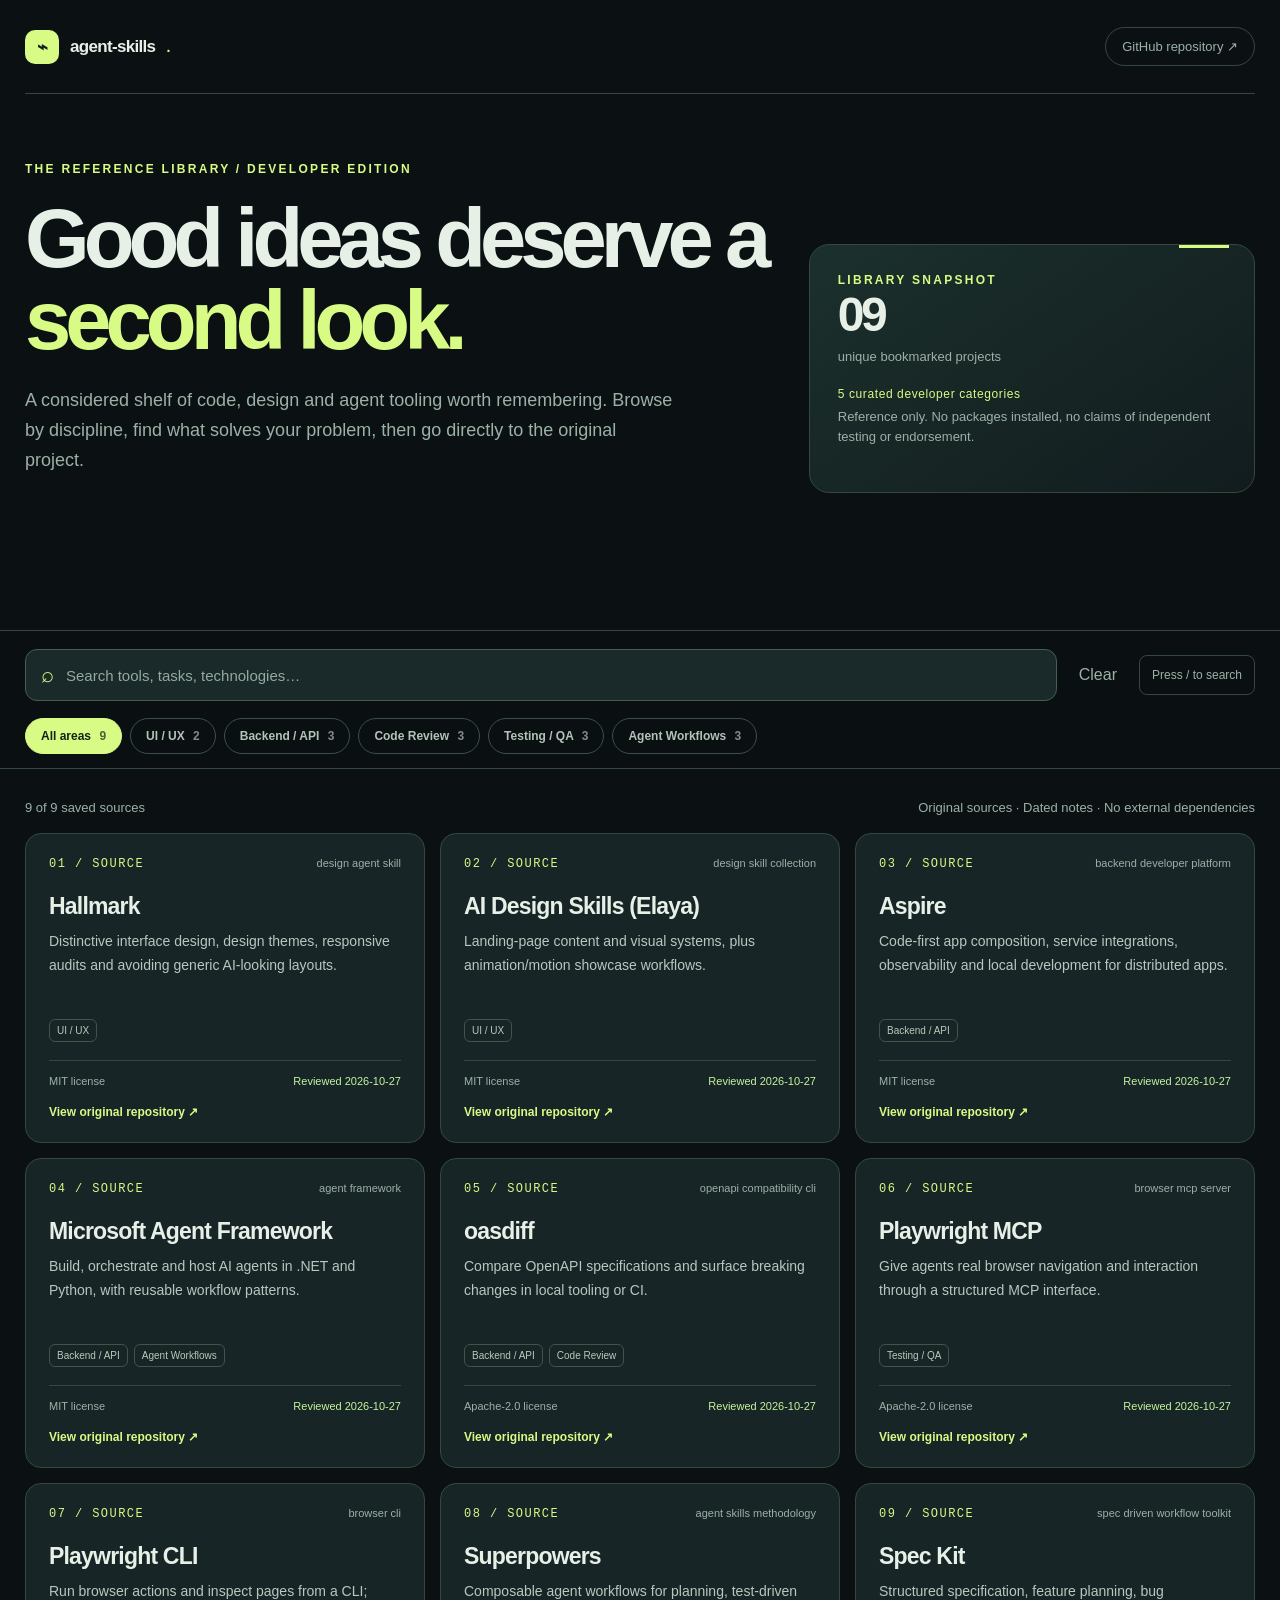
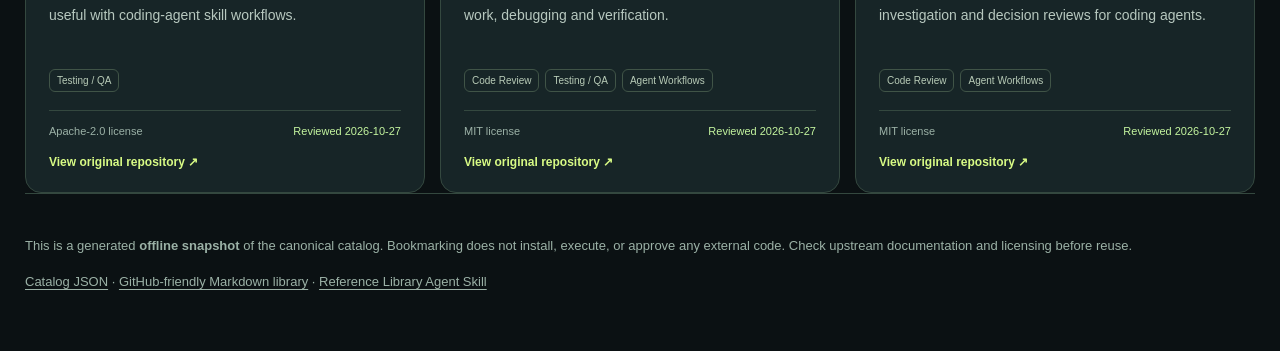
==== docs/library-explorer.html @ 0fabb785 "feat: publish generated self-contained offline library explorer with nine source cards" ====
<!doctype html>
<html lang="en">
<head>
  <meta charset="utf-8">
  <meta name="viewport" content="width=device-width, initial-scale=1">
  <meta name="color-scheme" content="dark">
  <meta http-equiv="Content-Security-Policy" content="default-src 'none'; script-src 'unsafe-inline'; style-src 'unsafe-inline'; img-src 'none'; connect-src 'none'; font-src 'none'; object-src 'none'; frame-src 'none'; form-action 'none'; base-uri 'none'">
  <title>Reference Library · agent-skills</title>
  <style>
    :root {
      font-family: -apple-system, BlinkMacSystemFont, "Segoe UI", Arial, sans-serif;
      color: #e7f0e7; background: #0b1113; color-scheme: dark;
      --ink: #e7f0e7; --muted: #9bb1a6; --line: #34483f;
      --accent: #d8fb85; --surface: #132023; --card: #172527;
    }
    * { box-sizing: border-box }
    html { scroll-behavior: smooth }
    body { margin: 0; min-width: 300px; }
    a { color: inherit; text-decoration: none }
    a:hover { color: var(--accent) }
    button, input { font: inherit }
    button:focus-visible, a:focus-visible, input:focus-visible {
      outline: 3px solid var(--accent); outline-offset: 3px;
    }
    .shell { width: min(1230px, calc(100% - 48px)); margin: 0 auto }
    header { display: flex; align-items: center; justify-content: space-between;
      gap: 20px; padding: 27px 0; border-bottom: 1px solid var(--line) }
    .brand { display: inline-flex; align-items: center; gap: 11px;
      font-weight: 750; font-size: 17px; letter-spacing: -.04em; }
    .brand-mark { display: grid; place-items: center; width: 34px; height: 34px;
      background: var(--accent); color: #14211a; border-radius: 10px; font-size: 18px; }
    .brand small { color: var(--accent) }
    .header-link { font-size: 13px; color: var(--muted); border: 1px solid var(--line);
      padding: 11px 16px; border-radius: 999px }
    main { padding-bottom: 95px }
    .hero { padding: 68px 0 42px; display: grid; grid-template-columns: 1.25fr .75fr;
      gap: 40px; align-items: end }
    .eyebrow { color: var(--accent); font-size: 12px; font-weight: 750;
      letter-spacing: .19em; text-transform: uppercase; }
    h1 { font-size: clamp(44px, 6.5vw, 86px); line-height: .99; margin: 22px 0;
      letter-spacing: -.072em; max-width: 850px; }
    h1 em { color: var(--accent); font-style: normal }
    .lead { color: var(--muted); max-width: 650px; font-size: 18px; line-height: 1.68 }
    .hero-side { padding: 28px; border: 1px solid var(--line); border-radius: 20px;
      background: linear-gradient(145deg, #1b302c, #121c1e); position: relative; }
    .hero-side::before { content: ""; position: absolute; top: 0; right: 25px;
      width: 50px; height: 3px; background: var(--accent); }
    .hero-side strong { font-size: 48px; letter-spacing: -.07em; display: block; }
    .hero-side p { color: var(--muted); line-height: 1.55; font-size: 13px;
      margin: 5px 0 17px; }
    .hero-side .fine { color: var(--accent); font-size: 12px; letter-spacing: .05em }
    .toolbar { position: sticky; top: 0; z-index: 5; background: rgba(11,17,19,.98);
      border-top: 1px solid var(--line); border-bottom: 1px solid var(--line);
      padding: 18px 0 14px; }
    .toolbar-inner { display: flex; flex-direction: column; gap: 17px; }
    .search-row { display: flex; align-items: center; gap: 12px }
    .search-wrap { display: flex; align-items: center; gap: 12px; flex: 1;
      min-width: 0; background: #1a2a2a; border: 1px solid #465d50;
      border-radius: 12px; padding: 0 15px; }
    .search-wrap:focus-within { border-color: var(--accent); }
    .search-icon { font-size: 22px; color: var(--accent) }
    #search { background: transparent; border: none; color: var(--ink); outline: none;
      width: 100%; min-height: 50px; padding: 8px 0; font-size: 15px; }
    #search::placeholder { color: #93aa9e; opacity: 1 }
    #clear { background: transparent; color: var(--muted); border: none;
      cursor: pointer; padding: 10px; }
    #clear:hover { color: var(--accent) }
    .shortcut { color: var(--muted); border: 1px solid var(--line); border-radius: 8px;
      font-size: 12px; padding: 12px; white-space: nowrap; }
    .filters { display: flex; flex-wrap: wrap; gap: 8px; }
    .filter { cursor: pointer; border-radius: 999px; color: #b2c3b7;
      background: transparent; padding: 10px 15px; font-size: 12px;
      font-weight: 650; border: 1px solid #3b5148; }
    .filter:hover { background: #1c3128; color: white }
    .filter[aria-pressed="true"] { background: var(--accent); border-color: var(--accent);
      color: #142116 }
    .filter .count { opacity: .7; font-variant-numeric: tabular-nums; margin-left: 5px }
    .status-line { display: flex; justify-content: space-between; align-items: center;
      gap: 18px; margin: 31px 0 18px; color: var(--muted); font-size: 13px; }
    .status-line b { color: var(--ink) }
    .status-line span:last-child { text-align: right }
    .cards { display: grid; grid-template-columns: repeat(3, minmax(0, 1fr)); gap: 15px }
    .card { background: var(--card); border: 1px solid var(--line); border-radius: 16px;
      padding: 23px; display: flex; flex-direction: column; min-height: 310px;
      transition: transform .22s ease, border-color .22s ease; }
    .card:hover { transform: translateY(-3px); border-color: #8fab75 }
    .card-top { display: flex; justify-content: space-between; gap: 12px; }
    .number { color: var(--accent); font-size: 12px; font-family: ui-monospace, monospace;
      letter-spacing: .12em }
    .type { color: var(--muted); font-size: 11px; }
    .card h2 { font-size: 23px; letter-spacing: -.035em; margin: 22px 0 10px }
    .summary { margin: 0; color: #b7c8bf; font-size: 14px; line-height: 1.65; flex: 1 }
    .tags { display: flex; flex-wrap: wrap; gap: 6px; margin-top: 18px }
    .tag { font-size: 10px; border: 1px solid #405447; border-radius: 6px;
      color: #b8cbb7; padding: 5px 7px }
    .meta { margin-top: 18px; padding-top: 14px; border-top: 1px solid var(--line);
      display: flex; justify-content: space-between; gap: 10px;
      font-size: 11px; color: var(--muted) }
    .meta .verified { color: #c4f59f }
    .external { margin-top: 18px; font-size: 12px; font-weight: 750; color: var(--accent) }
    .external::after { content: " ↗" }
    .empty { text-align: center; border: 1px dashed #4b6657; border-radius: 17px;
      padding: 60px 24px; margin: 26px 0 }
    .empty h2 { margin-top: 0 }
    .empty p { color: var(--muted); line-height: 1.6 }
    .empty[hidden], .card[hidden], .filter[hidden] { display: none }
    footer { color: var(--muted); padding: 28px 0 45px; border-top: 1px solid var(--line);
      font-size: 13px; line-height: 1.7 }
    footer a { text-decoration: underline; text-underline-offset: 3px }
    @media (max-width: 900px) {
      .hero { grid-template-columns: 1fr; padding-top: 44px }
      .hero-side { max-width: 460px }
      .cards { grid-template-columns: repeat(2,minmax(0,1fr)) }
      .shortcut { display: none }
    }
    @media (max-width: 580px) {
      .shell { width: min(100% - 28px, 1230px) }
      .cards { grid-template-columns: 1fr }
      .hero { padding-top: 42px }
      h1 { font-size: clamp(45px, 10vw, 66px) }
      .status-line { flex-direction: column; align-items: flex-start; }
      .card { min-height: 250px }
      .filter { padding: 9px 12px }
    }
    @media (prefers-reduced-motion: reduce) {
      *, *::before, *::after { scroll-behavior: auto !important;
        transition-duration: .01ms !important; animation: none !important }
    }
  </style>
</head>
<body>
<div class="shell">
  <header>
    <a class="brand" href="../README.md" aria-label="Agent Skills repository README"><span class="brand-mark">⌁</span> agent-skills<small>.</small></a>
    <a class="header-link" href="https://github.com/BarganConstantin/agent-skills" target="_blank" rel="noopener noreferrer">GitHub repository ↗</a>
  </header>
  <main>
    <section class="hero" aria-labelledby="hero-title">
      <div>
        <div class="eyebrow">The reference library / Developer edition</div>
        <h1 id="hero-title">Good ideas deserve a <em>second look.</em></h1>
        <p class="lead">A considered shelf of code, design and agent tooling worth remembering. Browse by discipline, find what solves your problem, then go directly to the original project.</p>
      </div>
      <div class="hero-side">
        <div class="eyebrow">Library snapshot</div>
        <strong id="total">—</strong><p>unique bookmarked projects</p>
        <span class="fine" id="topic-count">Curated across developer disciplines</span>
        <p>Reference only. No packages installed, no claims of independent testing or endorsement.</p>
      </div>
    </section>
  </main>
</div>
<div class="toolbar">
  <div class="shell toolbar-inner">
    <div class="search-row">
      <label for="search" class="search-wrap"><span class="search-icon" aria-hidden="true">⌕</span><input id="search" type="search" autocomplete="off" placeholder="Search tools, tasks, technologies…" aria-label="Search references"><span aria-hidden="true"></span></label>
      <button id="clear" type="button" aria-label="Clear search">Clear</button>
      <span class="shortcut" aria-hidden="true">Press / to search</span>
    </div>
    <nav class="filters" aria-label="Filter reference category" id="filters"></nav>
  </div>
</div>
<div class="shell">
  <div class="status-line">
    <span id="status" role="status" aria-live="polite">Loading saved references…</span>
    <span>Original sources · Dated notes · No external dependencies</span>
  </div>
  <section id="cards" class="cards" aria-label="Matching developer projects"></section>
  <div class="empty" id="empty" hidden><h2>No matching sources.</h2><p>Try another term or select All areas.<br>We won't invent a recommendation that wasn't saved.</p></div>
  <footer>
    <p>This is a generated <strong>offline snapshot</strong> of the canonical catalog. Bookmarking does not install, execute, or approve any external code. Check upstream documentation and licensing before reuse.</p>
    <p><a href="../skills/reference-library/references/catalog.json">Catalog JSON</a> · <a href="library.md">GitHub-friendly Markdown library</a> · <a href="../skills/reference-library/SKILL.md">Reference Library Agent Skill</a></p>
  </footer>
</div>
<script id="library-data" type="application/json">{"schema_version":1,"description":"Curated external project references, not vendored code or installed dependencies. Inspect upstream afresh before using.","entries":[{"id":"hallmark","name":"Hallmark","url":"https://github.com/Nutlope/hallmark","owner":"Nutlope","type":"design-agent-skill","license":"MIT","license_source":"https://github.com/Nutlope/hallmark/blob/main/LICENSE","reviewed_at":"2026-10-27","status":"reference-only","tags":["design","ui","ux","frontend","landing-page","website","redesign","visual-quality","design-review","themes","responsive","anti-slop","interfata","pagina","design-system"],"use_when":"Building or reviewing distinctive landing pages, web UI and visual systems; avoiding generic AI-looking layouts and checking responsive quality.","look_for":["Distinctive visual directions and theme selection rather than generic templates","Real browser-based visual checks, accessibility/contrast and responsive layouts","Audit/redesign workflow and preservation of existing functional behavior"],"cautions":["Its upstream install or invocation does not happen just because it is indexed here.","Theme count, rules and implementation can change; consult the live upstream skill before relying on details.","Design rules are inspiration, not a license to copy assets or make unsupported performance claims."],"categories":["ui-ux"],"summary":"Distinctive interface design, design themes, responsive audits and avoiding generic AI-looking layouts."},{"id":"ai-design-skills","name":"AI Design Skills (Elaya)","url":"https://github.com/elayadesign/ai-design-skills","owner":"elayadesign","type":"design-skill-collection","license":"MIT","license_source":"https://github.com/elayadesign/ai-design-skills/blob/main/LICENSE","reviewed_at":"2026-10-27","status":"reference-only","tags":["design","ui","ux","frontend","landing-page","website","copywriting","conversion","typography","design-system","motion","animation","showcase","video","interfata","pagina","animatie"],"use_when":"Planning a landing page from the audience and conversion goal, choosing a visual system, or producing motion demonstrations of an existing design.","look_for":["Landing-page-design: offer, audience, structure, conversion copy and visual rules","Design-to-motion: animated showcase from a static design; inspect current prerequisites upstream","Editable design values and explicit design constraints"],"cautions":["Read the specific upstream SKILL.md and its license/credits before using or adapting; some ideas reference additional upstream projects.","Do not invent conversion statistics, logos, testimonials or other proof.","A collection link is not evidence that its skills have been installed or tested in this project."],"categories":["ui-ux"],"summary":"Landing-page content and visual systems, plus animation/motion showcase workflows."},{"id":"microsoft-aspire","name":"Aspire","url":"https://github.com/microsoft/aspire","owner":"microsoft","type":"backend-developer-platform","license":"MIT","license_source":"https://github.com/microsoft/aspire/blob/main/LICENSE.TXT","reviewed_at":"2026-10-27","status":"reference-only","categories":["backend"],"summary":"Code-first app composition, service integrations, observability and local development for distributed apps.","tags":["dotnet","csharp","backend","api","microservices","observability","local-development","distributed","deployment","aspire"],"use_when":"Working on .NET or mixed-language distributed systems; debugging services, telemetry and local app orchestration.","look_for":["Official code-first app host and dashboard","Local orchestration and service integration patterns","OpenTelemetry and developer observability workflows"],"cautions":["This is a developer platform, not an Agent Skill.","Check supported versions and required runtimes before adoption.","External services and deployments need explicit authorization."]},{"id":"microsoft-agent-framework","name":"Microsoft Agent Framework","url":"https://github.com/microsoft/agent-framework","owner":"microsoft","type":"agent-framework","license":"MIT","license_source":"https://github.com/microsoft/agent-framework/blob/main/LICENSE","reviewed_at":"2026-10-27","status":"reference-only","categories":["backend","agent-workflows"],"summary":"Build, orchestrate and host AI agents in .NET and Python, with reusable workflow patterns.","tags":["dotnet","csharp","python","backend","agent","multi-agent","mcp","workflow","orchestration","llm","integration"],"use_when":"Building backend agents, durable workflows, MCP integrations or multi-agent orchestration in .NET or Python.","look_for":["Official agent orchestration and hosting examples","Agent Skills and MCP integration samples","Workflows, tool approval, observability and evaluation patterns"],"cautions":["Framework integration is not equivalent to installing an Agent Skill.","Choose a current version and review runtime, provider and hosting requirements.","Use test credentials and explicit approvals for external model or service calls."]},{"id":"oasdiff","name":"oasdiff","url":"https://github.com/oasdiff/oasdiff","owner":"oasdiff","type":"openapi-compatibility-cli","license":"Apache-2.0","license_source":"https://github.com/oasdiff/oasdiff/blob/main/LICENSE","reviewed_at":"2026-10-27","status":"reference-only","categories":["backend","review"],"summary":"Compare OpenAPI specifications and surface breaking changes in local tooling or CI.","tags":["backend","api","openapi","swagger","contract","breaking-changes","review","code-review","compatibility","ci"],"use_when":"Reviewing backend API changes, migrating consumers, auditing schema changes and adding compatibility checks to pull requests.","look_for":["Breaking-change rule catalog and accurate API diff semantics","PR review and CI integration patterns","Support for varied OpenAPI versions and schema compositions"],"cautions":["Use trusted local specs; hosted side-by-side features may upload or share contract details.","Our api-contract-drift skill is intentionally a much narrower independent comparator.","License is Apache-2.0, not MIT; retain applicable notices if importing material."]},{"id":"playwright-mcp","name":"Playwright MCP","url":"https://github.com/microsoft/playwright-mcp","owner":"microsoft","type":"browser-mcp-server","license":"Apache-2.0","license_source":"https://github.com/microsoft/playwright-mcp/blob/main/LICENSE","reviewed_at":"2026-10-27","status":"reference-only","categories":["testing"],"summary":"Give agents real browser navigation and interaction through a structured MCP interface.","tags":["browser","testing","qa","playwright","mcp","automation","e2e","accessibility","browser-testing"],"use_when":"An agent needs to inspect a safe local app, reproduce a user journey, or gather actual interactive browser evidence.","look_for":["Browser state lifecycle and isolated test sessions","Accessibility snapshots and deterministic page interaction","Agent client setup and permissions"],"cautions":["An MCP connection alone is not proof that a browser workflow succeeded.","Use local/staging environments; avoid customer accounts or live payments.","Upstream also recommends Playwright CLI+Skills for some token-sensitive coding workflows."]},{"id":"playwright-cli","name":"Playwright CLI","url":"https://github.com/microsoft/playwright-cli","owner":"microsoft","type":"browser-cli","license":"Apache-2.0","license_source":"https://github.com/microsoft/playwright-cli/blob/main/LICENSE","reviewed_at":"2026-10-27","status":"reference-only","categories":["testing"],"summary":"Run browser actions and inspect pages from a CLI; useful with coding-agent skill workflows.","tags":["testing","qa","browser","playwright","cli","e2e","screenshots","automation","agent-tools"],"use_when":"An agent or developer prefers concise shell-driven browser checks, screenshots, selector inspection or test reproduction.","look_for":["Browser CLI commands and skills integration","Browser screenshots and element inspection","Tradeoffs versus a persistent MCP browser session"],"cautions":["CLI automation is not a substitute for a safe test environment.","Verify client setup and isolation before testing live user journeys.","Do not execute upstream install scripts automatically just because this link is bookmarked."]},{"id":"superpowers","name":"Superpowers","url":"https://github.com/obra/superpowers","owner":"obra","type":"agent-skills-methodology","license":"MIT","license_source":"https://github.com/obra/superpowers/blob/main/LICENSE","reviewed_at":"2026-10-27","status":"reference-only","categories":["review","testing","agent-workflows"],"summary":"Composable agent workflows for planning, test-driven work, debugging and verification.","tags":["agent","workflow","review","code-review","testing","tdd","debugging","verification","planning","skills"],"use_when":"Reviewing plans, implementing changes with evidence, debugging systematically, or creating a repeatable test-first agent workflow.","look_for":["Verification-before-completion and clean evidence boundaries","Structured TDD and systematic debugging skills","Composable planning/review workflow, with realistic agent constraints"],"cautions":["Strong opinionated workflows may conflict with a project's agreed process.","Check what commands and subagents a particular host actually supports.","Do not reproduce its skill instructions without following the MIT license conditions."]},{"id":"spec-kit","name":"Spec Kit","url":"https://github.com/github/spec-kit","owner":"github","type":"spec-driven-workflow-toolkit","license":"MIT","license_source":"https://github.com/github/spec-kit/blob/main/LICENSE","reviewed_at":"2026-10-27","status":"reference-only","categories":["review","agent-workflows"],"summary":"Structured specification, feature planning, bug investigation and decision reviews for coding agents.","tags":["agent","workflow","planning","specification","spec-driven","review","code-review","requirements","bugs","engineering"],"use_when":"Starting a complex feature, reviewing ambiguous requirements or creating a traceable plan and decision record before implementation.","look_for":["Spec-driven feature process and review checkpoints","Bugfix and idea assessment workflows","Documented outcomes and repeatable templates"],"cautions":["Templates guide decisions but do not replace human review.","An entire process toolkit may be excessive for simple one-line tasks.","Verify tool and project integration requirements before introducing it."]}],"categories":[{"id":"ui-ux","name":"UI / UX","tagline":"Interfaces, visual systems, motion and meaningful first impressions.","icon":"✦"},{"id":"backend","name":"Backend / API","tagline":"Services, .NET orchestration, API contracts and agent infrastructure.","icon":"⌘"},{"id":"review","name":"Code Review","tagline":"Spot regressions, interrogate assumptions and review changes before shipping.","icon":"◎"},{"id":"testing","name":"Testing / QA","tagline":"Real-browser evidence, reproducible checks and test-first workflows.","icon":"◇"},{"id":"agent-workflows","name":"Agent Workflows","tagline":"Structured planning, tool use, context and multi-agent engineering.","icon":"↗"},{"id":"inbox","name":"Inbox / To Review","tagline":"Newly saved links that still need classification and verification.","icon":"+"}]}</script>
<script>
(function () {
  "use strict";
  const payloadNode = document.getElementById("library-data");
  const data = JSON.parse(payloadNode.textContent);
  payloadNode.remove();
  const entries = data.entries.slice();
  const categories = data.categories.filter(x => x.id !== "inbox");
  const input = document.getElementById("search");
  const container = document.getElementById("cards");
  const status = document.getElementById("status");
  const filters = document.getElementById("filters");
  const empty = document.getElementById("empty");
  const clear = document.getElementById("clear");
  let category = "all";

  function normalize(value) {
    return String(value || "").normalize("NFKD").replace(/[\u0300-\u036f]/g, "").toLowerCase();
  }
  function node(type, className, text) {
    const element = document.createElement(type);
    if (className) element.className = className;
    if (text != null) element.textContent = text;
    return element;
  }
  function externalLink(label, href, className) {
    const el = node("a", className, label);
    el.href = href;
    el.target = "_blank";
    el.rel = "noopener noreferrer";
    return el;
  }
  function createFilter(id, name, total) {
    const button = node("button", "filter", name + " ");
    button.type = "button";
    button.setAttribute("aria-pressed", id === category ? "true" : "false");
    const count = node("span", "count", String(total));
    count.setAttribute("aria-hidden", "true");
    button.append(count);
    button.addEventListener("click", function () {
      category = id;
      for (const candidate of filters.querySelectorAll("button")) {
        candidate.setAttribute("aria-pressed", candidate === button ? "true" : "false");
      }
      update();
    });
    return button;
  }
  filters.append(createFilter("all", "All areas", entries.length));
  for (const group of categories) {
    filters.append(createFilter(group.id, group.name,
      entries.filter(entry => entry.categories.includes(group.id)).length));
  }
  if (entries.some(entry => entry.categories.includes("inbox"))) {
    filters.append(createFilter("inbox", "Inbox / unreviewed",
      entries.filter(entry => entry.categories.includes("inbox")).length));
  }

  function makeCard(entry, position) {
    const article = node("article", "card");
    const head = node("div", "card-top");
    head.append(node("span", "number", String(position).padStart(2, "0") + " / SOURCE"));
    head.append(node("span", "type", entry.type.replace(/-/g, " ")));
    article.append(head);
    article.append(node("h2", null, entry.name));
    article.append(node("p", "summary", entry.summary));
    const labels = node("div", "tags");
    for (const id of entry.categories) {
      const group = data.categories.find(x => x.id === id);
      if (group) labels.append(node("span", "tag", group.name));
    }
    article.append(labels);
    const meta = node("div", "meta");
    meta.append(node("span", null, entry.license + " license"));
    meta.append(node("span", entry.status === "reference-only" ? "verified" : "",
      entry.status === "reference-only" ? "Reviewed " + entry.reviewed_at : "Needs review"));
    article.append(meta);
    article.append(externalLink("View original repository", entry.url, "external"));
    return article;
  }
  function update() {
    const query = normalize(input.value.trim());
    const terms = query.split(/\s+/).filter(Boolean);
    const matches = entries.filter(entry => {
      if (category !== "all" && !entry.categories.includes(category)) return false;
      const content = normalize([entry.name, entry.owner, entry.type, entry.summary,
        entry.use_when, entry.tags.join(" "), entry.look_for.join(" "),
        entry.categories.join(" ")].join(" "));
      return terms.every(term => content.includes(term));
    });
    container.replaceChildren();
    matches.forEach((entry, index) => container.append(makeCard(entry, index + 1)));
    empty.hidden = matches.length !== 0;
    status.textContent = matches.length + " of " + entries.length + " saved sources" +
      (category === "all" ? "" : " · " +
       (data.categories.find(group => group.id === category) || {}).name) +
      (query ? " · matching \"" + input.value.trim() + "\"" : "");
  }
  document.getElementById("total").textContent = String(entries.length).padStart(2, "0");
  document.getElementById("topic-count").textContent =
    categories.length + " curated developer categories";
  input.addEventListener("input", update);
  clear.addEventListener("click", function () { input.value = ""; update(); input.focus(); });
  document.addEventListener("keydown", function (event) {
    if (event.key === "/" && !event.ctrlKey && !event.metaKey && !event.altKey &&
        !["INPUT", "TEXTAREA"].includes(document.activeElement.tagName)) {
      event.preventDefault();
      input.focus();
    }
  });
  update();
}());
</script>
</body>
</html>
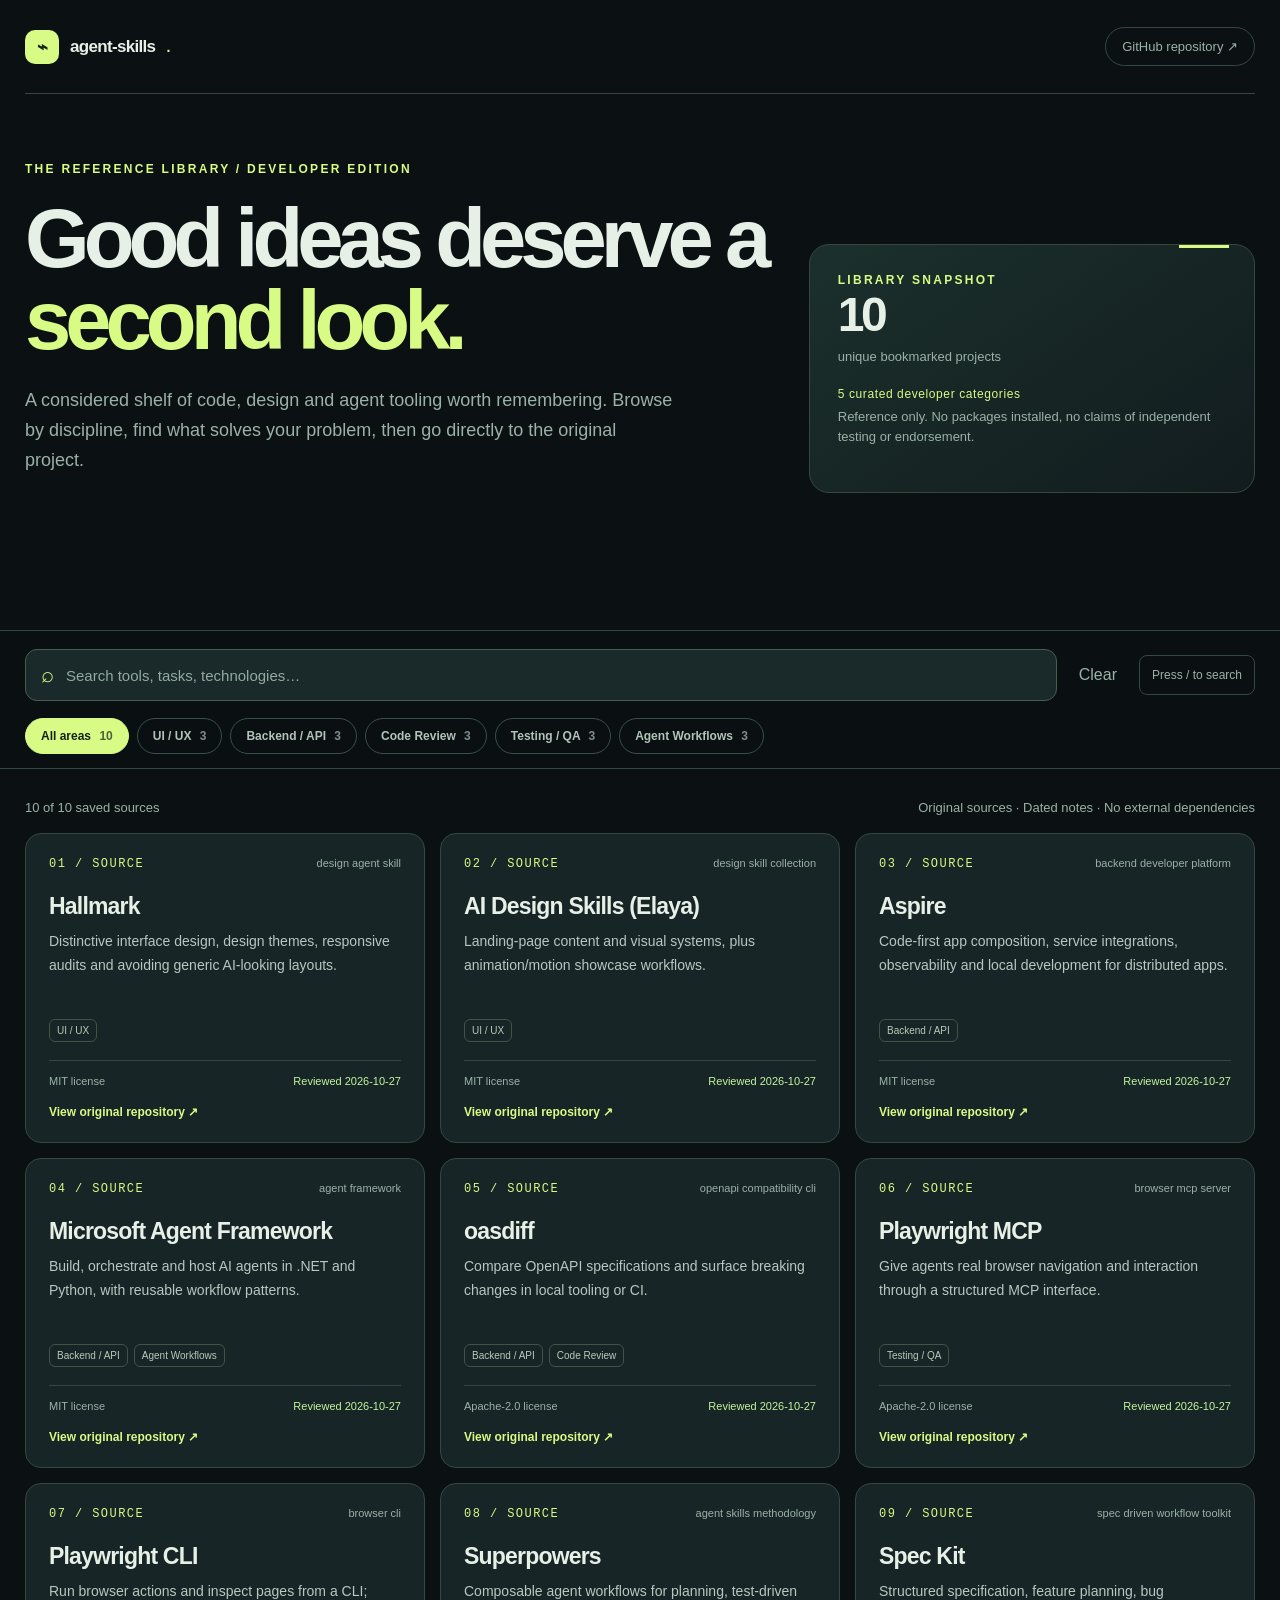
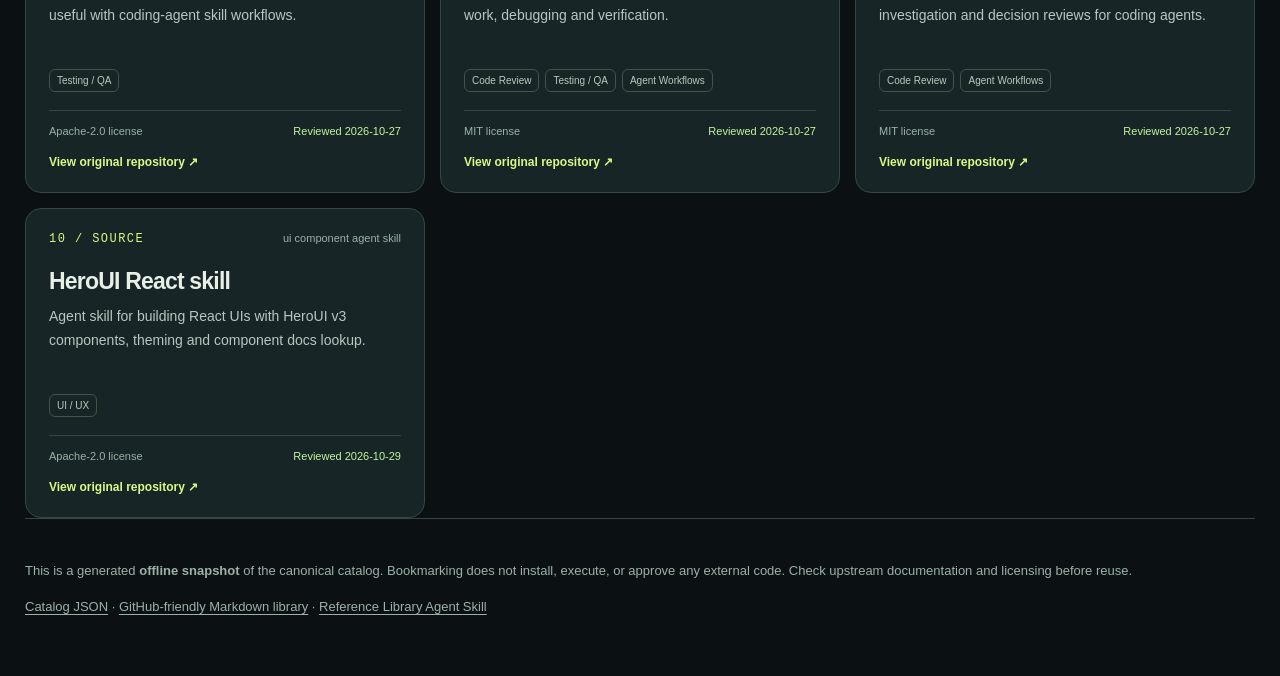
==== commit 887e59a8: "feat: add HeroUI to the library and a README skills list Saves the HeroUI React skill in the referen" ====
--- a/docs/library-explorer.html
+++ b/docs/library-explorer.html
@@ -172,7 +172,7 @@
     <p><a href="../skills/reference-library/references/catalog.json">Catalog JSON</a> · <a href="library.md">GitHub-friendly Markdown library</a> · <a href="../skills/reference-library/SKILL.md">Reference Library Agent Skill</a></p>
   </footer>
 </div>
-<script id="library-data" type="application/json">{"schema_version":1,"description":"Curated external project references, not vendored code or installed dependencies. Inspect upstream afresh before using.","entries":[{"id":"hallmark","name":"Hallmark","url":"https://github.com/Nutlope/hallmark","owner":"Nutlope","type":"design-agent-skill","license":"MIT","license_source":"https://github.com/Nutlope/hallmark/blob/main/LICENSE","reviewed_at":"2026-10-27","status":"reference-only","tags":["design","ui","ux","frontend","landing-page","website","redesign","visual-quality","design-review","themes","responsive","anti-slop","interfata","pagina","design-system"],"use_when":"Building or reviewing distinctive landing pages, web UI and visual systems; avoiding generic AI-looking layouts and checking responsive quality.","look_for":["Distinctive visual directions and theme selection rather than generic templates","Real browser-based visual checks, accessibility/contrast and responsive layouts","Audit/redesign workflow and preservation of existing functional behavior"],"cautions":["Its upstream install or invocation does not happen just because it is indexed here.","Theme count, rules and implementation can change; consult the live upstream skill before relying on details.","Design rules are inspiration, not a license to copy assets or make unsupported performance claims."],"categories":["ui-ux"],"summary":"Distinctive interface design, design themes, responsive audits and avoiding generic AI-looking layouts."},{"id":"ai-design-skills","name":"AI Design Skills (Elaya)","url":"https://github.com/elayadesign/ai-design-skills","owner":"elayadesign","type":"design-skill-collection","license":"MIT","license_source":"https://github.com/elayadesign/ai-design-skills/blob/main/LICENSE","reviewed_at":"2026-10-27","status":"reference-only","tags":["design","ui","ux","frontend","landing-page","website","copywriting","conversion","typography","design-system","motion","animation","showcase","video","interfata","pagina","animatie"],"use_when":"Planning a landing page from the audience and conversion goal, choosing a visual system, or producing motion demonstrations of an existing design.","look_for":["Landing-page-design: offer, audience, structure, conversion copy and visual rules","Design-to-motion: animated showcase from a static design; inspect current prerequisites upstream","Editable design values and explicit design constraints"],"cautions":["Read the specific upstream SKILL.md and its license/credits before using or adapting; some ideas reference additional upstream projects.","Do not invent conversion statistics, logos, testimonials or other proof.","A collection link is not evidence that its skills have been installed or tested in this project."],"categories":["ui-ux"],"summary":"Landing-page content and visual systems, plus animation/motion showcase workflows."},{"id":"microsoft-aspire","name":"Aspire","url":"https://github.com/microsoft/aspire","owner":"microsoft","type":"backend-developer-platform","license":"MIT","license_source":"https://github.com/microsoft/aspire/blob/main/LICENSE.TXT","reviewed_at":"2026-10-27","status":"reference-only","categories":["backend"],"summary":"Code-first app composition, service integrations, observability and local development for distributed apps.","tags":["dotnet","csharp","backend","api","microservices","observability","local-development","distributed","deployment","aspire"],"use_when":"Working on .NET or mixed-language distributed systems; debugging services, telemetry and local app orchestration.","look_for":["Official code-first app host and dashboard","Local orchestration and service integration patterns","OpenTelemetry and developer observability workflows"],"cautions":["This is a developer platform, not an Agent Skill.","Check supported versions and required runtimes before adoption.","External services and deployments need explicit authorization."]},{"id":"microsoft-agent-framework","name":"Microsoft Agent Framework","url":"https://github.com/microsoft/agent-framework","owner":"microsoft","type":"agent-framework","license":"MIT","license_source":"https://github.com/microsoft/agent-framework/blob/main/LICENSE","reviewed_at":"2026-10-27","status":"reference-only","categories":["backend","agent-workflows"],"summary":"Build, orchestrate and host AI agents in .NET and Python, with reusable workflow patterns.","tags":["dotnet","csharp","python","backend","agent","multi-agent","mcp","workflow","orchestration","llm","integration"],"use_when":"Building backend agents, durable workflows, MCP integrations or multi-agent orchestration in .NET or Python.","look_for":["Official agent orchestration and hosting examples","Agent Skills and MCP integration samples","Workflows, tool approval, observability and evaluation patterns"],"cautions":["Framework integration is not equivalent to installing an Agent Skill.","Choose a current version and review runtime, provider and hosting requirements.","Use test credentials and explicit approvals for external model or service calls."]},{"id":"oasdiff","name":"oasdiff","url":"https://github.com/oasdiff/oasdiff","owner":"oasdiff","type":"openapi-compatibility-cli","license":"Apache-2.0","license_source":"https://github.com/oasdiff/oasdiff/blob/main/LICENSE","reviewed_at":"2026-10-27","status":"reference-only","categories":["backend","review"],"summary":"Compare OpenAPI specifications and surface breaking changes in local tooling or CI.","tags":["backend","api","openapi","swagger","contract","breaking-changes","review","code-review","compatibility","ci"],"use_when":"Reviewing backend API changes, migrating consumers, auditing schema changes and adding compatibility checks to pull requests.","look_for":["Breaking-change rule catalog and accurate API diff semantics","PR review and CI integration patterns","Support for varied OpenAPI versions and schema compositions"],"cautions":["Use trusted local specs; hosted side-by-side features may upload or share contract details.","Our api-contract-drift skill is intentionally a much narrower independent comparator.","License is Apache-2.0, not MIT; retain applicable notices if importing material."]},{"id":"playwright-mcp","name":"Playwright MCP","url":"https://github.com/microsoft/playwright-mcp","owner":"microsoft","type":"browser-mcp-server","license":"Apache-2.0","license_source":"https://github.com/microsoft/playwright-mcp/blob/main/LICENSE","reviewed_at":"2026-10-27","status":"reference-only","categories":["testing"],"summary":"Give agents real browser navigation and interaction through a structured MCP interface.","tags":["browser","testing","qa","playwright","mcp","automation","e2e","accessibility","browser-testing"],"use_when":"An agent needs to inspect a safe local app, reproduce a user journey, or gather actual interactive browser evidence.","look_for":["Browser state lifecycle and isolated test sessions","Accessibility snapshots and deterministic page interaction","Agent client setup and permissions"],"cautions":["An MCP connection alone is not proof that a browser workflow succeeded.","Use local/staging environments; avoid customer accounts or live payments.","Upstream also recommends Playwright CLI+Skills for some token-sensitive coding workflows."]},{"id":"playwright-cli","name":"Playwright CLI","url":"https://github.com/microsoft/playwright-cli","owner":"microsoft","type":"browser-cli","license":"Apache-2.0","license_source":"https://github.com/microsoft/playwright-cli/blob/main/LICENSE","reviewed_at":"2026-10-27","status":"reference-only","categories":["testing"],"summary":"Run browser actions and inspect pages from a CLI; useful with coding-agent skill workflows.","tags":["testing","qa","browser","playwright","cli","e2e","screenshots","automation","agent-tools"],"use_when":"An agent or developer prefers concise shell-driven browser checks, screenshots, selector inspection or test reproduction.","look_for":["Browser CLI commands and skills integration","Browser screenshots and element inspection","Tradeoffs versus a persistent MCP browser session"],"cautions":["CLI automation is not a substitute for a safe test environment.","Verify client setup and isolation before testing live user journeys.","Do not execute upstream install scripts automatically just because this link is bookmarked."]},{"id":"superpowers","name":"Superpowers","url":"https://github.com/obra/superpowers","owner":"obra","type":"agent-skills-methodology","license":"MIT","license_source":"https://github.com/obra/superpowers/blob/main/LICENSE","reviewed_at":"2026-10-27","status":"reference-only","categories":["review","testing","agent-workflows"],"summary":"Composable agent workflows for planning, test-driven work, debugging and verification.","tags":["agent","workflow","review","code-review","testing","tdd","debugging","verification","planning","skills"],"use_when":"Reviewing plans, implementing changes with evidence, debugging systematically, or creating a repeatable test-first agent workflow.","look_for":["Verification-before-completion and clean evidence boundaries","Structured TDD and systematic debugging skills","Composable planning/review workflow, with realistic agent constraints"],"cautions":["Strong opinionated workflows may conflict with a project's agreed process.","Check what commands and subagents a particular host actually supports.","Do not reproduce its skill instructions without following the MIT license conditions."]},{"id":"spec-kit","name":"Spec Kit","url":"https://github.com/github/spec-kit","owner":"github","type":"spec-driven-workflow-toolkit","license":"MIT","license_source":"https://github.com/github/spec-kit/blob/main/LICENSE","reviewed_at":"2026-10-27","status":"reference-only","categories":["review","agent-workflows"],"summary":"Structured specification, feature planning, bug investigation and decision reviews for coding agents.","tags":["agent","workflow","planning","specification","spec-driven","review","code-review","requirements","bugs","engineering"],"use_when":"Starting a complex feature, reviewing ambiguous requirements or creating a traceable plan and decision record before implementation.","look_for":["Spec-driven feature process and review checkpoints","Bugfix and idea assessment workflows","Documented outcomes and repeatable templates"],"cautions":["Templates guide decisions but do not replace human review.","An entire process toolkit may be excessive for simple one-line tasks.","Verify tool and project integration requirements before introducing it."]}],"categories":[{"id":"ui-ux","name":"UI / UX","tagline":"Interfaces, visual systems, motion and meaningful first impressions.","icon":"✦"},{"id":"backend","name":"Backend / API","tagline":"Services, .NET orchestration, API contracts and agent infrastructure.","icon":"⌘"},{"id":"review","name":"Code Review","tagline":"Spot regressions, interrogate assumptions and review changes before shipping.","icon":"◎"},{"id":"testing","name":"Testing / QA","tagline":"Real-browser evidence, reproducible checks and test-first workflows.","icon":"◇"},{"id":"agent-workflows","name":"Agent Workflows","tagline":"Structured planning, tool use, context and multi-agent engineering.","icon":"↗"},{"id":"inbox","name":"Inbox / To Review","tagline":"Newly saved links that still need classification and verification.","icon":"+"}]}</script>
+<script id="library-data" type="application/json">{"schema_version":1,"description":"Curated external project references, not vendored code or installed dependencies. Inspect upstream afresh before using.","entries":[{"id":"hallmark","name":"Hallmark","url":"https://github.com/Nutlope/hallmark","owner":"Nutlope","type":"design-agent-skill","license":"MIT","license_source":"https://github.com/Nutlope/hallmark/blob/main/LICENSE","reviewed_at":"2026-10-27","status":"reference-only","tags":["design","ui","ux","frontend","landing-page","website","redesign","visual-quality","design-review","themes","responsive","anti-slop","interfata","pagina","design-system"],"use_when":"Building or reviewing distinctive landing pages, web UI and visual systems; avoiding generic AI-looking layouts and checking responsive quality.","look_for":["Distinctive visual directions and theme selection rather than generic templates","Real browser-based visual checks, accessibility/contrast and responsive layouts","Audit/redesign workflow and preservation of existing functional behavior"],"cautions":["Its upstream install or invocation does not happen just because it is indexed here.","Theme count, rules and implementation can change; consult the live upstream skill before relying on details.","Design rules are inspiration, not a license to copy assets or make unsupported performance claims."],"categories":["ui-ux"],"summary":"Distinctive interface design, design themes, responsive audits and avoiding generic AI-looking layouts."},{"id":"ai-design-skills","name":"AI Design Skills (Elaya)","url":"https://github.com/elayadesign/ai-design-skills","owner":"elayadesign","type":"design-skill-collection","license":"MIT","license_source":"https://github.com/elayadesign/ai-design-skills/blob/main/LICENSE","reviewed_at":"2026-10-27","status":"reference-only","tags":["design","ui","ux","frontend","landing-page","website","copywriting","conversion","typography","design-system","motion","animation","showcase","video","interfata","pagina","animatie"],"use_when":"Planning a landing page from the audience and conversion goal, choosing a visual system, or producing motion demonstrations of an existing design.","look_for":["Landing-page-design: offer, audience, structure, conversion copy and visual rules","Design-to-motion: animated showcase from a static design; inspect current prerequisites upstream","Editable design values and explicit design constraints"],"cautions":["Read the specific upstream SKILL.md and its license/credits before using or adapting; some ideas reference additional upstream projects.","Do not invent conversion statistics, logos, testimonials or other proof.","A collection link is not evidence that its skills have been installed or tested in this project."],"categories":["ui-ux"],"summary":"Landing-page content and visual systems, plus animation/motion showcase workflows."},{"id":"microsoft-aspire","name":"Aspire","url":"https://github.com/microsoft/aspire","owner":"microsoft","type":"backend-developer-platform","license":"MIT","license_source":"https://github.com/microsoft/aspire/blob/main/LICENSE.TXT","reviewed_at":"2026-10-27","status":"reference-only","categories":["backend"],"summary":"Code-first app composition, service integrations, observability and local development for distributed apps.","tags":["dotnet","csharp","backend","api","microservices","observability","local-development","distributed","deployment","aspire"],"use_when":"Working on .NET or mixed-language distributed systems; debugging services, telemetry and local app orchestration.","look_for":["Official code-first app host and dashboard","Local orchestration and service integration patterns","OpenTelemetry and developer observability workflows"],"cautions":["This is a developer platform, not an Agent Skill.","Check supported versions and required runtimes before adoption.","External services and deployments need explicit authorization."]},{"id":"microsoft-agent-framework","name":"Microsoft Agent Framework","url":"https://github.com/microsoft/agent-framework","owner":"microsoft","type":"agent-framework","license":"MIT","license_source":"https://github.com/microsoft/agent-framework/blob/main/LICENSE","reviewed_at":"2026-10-27","status":"reference-only","categories":["backend","agent-workflows"],"summary":"Build, orchestrate and host AI agents in .NET and Python, with reusable workflow patterns.","tags":["dotnet","csharp","python","backend","agent","multi-agent","mcp","workflow","orchestration","llm","integration"],"use_when":"Building backend agents, durable workflows, MCP integrations or multi-agent orchestration in .NET or Python.","look_for":["Official agent orchestration and hosting examples","Agent Skills and MCP integration samples","Workflows, tool approval, observability and evaluation patterns"],"cautions":["Framework integration is not equivalent to installing an Agent Skill.","Choose a current version and review runtime, provider and hosting requirements.","Use test credentials and explicit approvals for external model or service calls."]},{"id":"oasdiff","name":"oasdiff","url":"https://github.com/oasdiff/oasdiff","owner":"oasdiff","type":"openapi-compatibility-cli","license":"Apache-2.0","license_source":"https://github.com/oasdiff/oasdiff/blob/main/LICENSE","reviewed_at":"2026-10-27","status":"reference-only","categories":["backend","review"],"summary":"Compare OpenAPI specifications and surface breaking changes in local tooling or CI.","tags":["backend","api","openapi","swagger","contract","breaking-changes","review","code-review","compatibility","ci"],"use_when":"Reviewing backend API changes, migrating consumers, auditing schema changes and adding compatibility checks to pull requests.","look_for":["Breaking-change rule catalog and accurate API diff semantics","PR review and CI integration patterns","Support for varied OpenAPI versions and schema compositions"],"cautions":["Use trusted local specs; hosted side-by-side features may upload or share contract details.","License is Apache-2.0, not MIT; retain applicable notices if importing material."]},{"id":"playwright-mcp","name":"Playwright MCP","url":"https://github.com/microsoft/playwright-mcp","owner":"microsoft","type":"browser-mcp-server","license":"Apache-2.0","license_source":"https://github.com/microsoft/playwright-mcp/blob/main/LICENSE","reviewed_at":"2026-10-27","status":"reference-only","categories":["testing"],"summary":"Give agents real browser navigation and interaction through a structured MCP interface.","tags":["browser","testing","qa","playwright","mcp","automation","e2e","accessibility","browser-testing"],"use_when":"An agent needs to inspect a safe local app, reproduce a user journey, or gather actual interactive browser evidence.","look_for":["Browser state lifecycle and isolated test sessions","Accessibility snapshots and deterministic page interaction","Agent client setup and permissions"],"cautions":["An MCP connection alone is not proof that a browser workflow succeeded.","Use local/staging environments; avoid customer accounts or live payments.","Upstream also recommends Playwright CLI+Skills for some token-sensitive coding workflows."]},{"id":"playwright-cli","name":"Playwright CLI","url":"https://github.com/microsoft/playwright-cli","owner":"microsoft","type":"browser-cli","license":"Apache-2.0","license_source":"https://github.com/microsoft/playwright-cli/blob/main/LICENSE","reviewed_at":"2026-10-27","status":"reference-only","categories":["testing"],"summary":"Run browser actions and inspect pages from a CLI; useful with coding-agent skill workflows.","tags":["testing","qa","browser","playwright","cli","e2e","screenshots","automation","agent-tools"],"use_when":"An agent or developer prefers concise shell-driven browser checks, screenshots, selector inspection or test reproduction.","look_for":["Browser CLI commands and skills integration","Browser screenshots and element inspection","Tradeoffs versus a persistent MCP browser session"],"cautions":["CLI automation is not a substitute for a safe test environment.","Verify client setup and isolation before testing live user journeys.","Do not execute upstream install scripts automatically just because this link is bookmarked."]},{"id":"superpowers","name":"Superpowers","url":"https://github.com/obra/superpowers","owner":"obra","type":"agent-skills-methodology","license":"MIT","license_source":"https://github.com/obra/superpowers/blob/main/LICENSE","reviewed_at":"2026-10-27","status":"reference-only","categories":["review","testing","agent-workflows"],"summary":"Composable agent workflows for planning, test-driven work, debugging and verification.","tags":["agent","workflow","review","code-review","testing","tdd","debugging","verification","planning","skills"],"use_when":"Reviewing plans, implementing changes with evidence, debugging systematically, or creating a repeatable test-first agent workflow.","look_for":["Verification-before-completion and clean evidence boundaries","Structured TDD and systematic debugging skills","Composable planning/review workflow, with realistic agent constraints"],"cautions":["Strong opinionated workflows may conflict with a project's agreed process.","Check what commands and subagents a particular host actually supports.","Do not reproduce its skill instructions without following the MIT license conditions."]},{"id":"spec-kit","name":"Spec Kit","url":"https://github.com/github/spec-kit","owner":"github","type":"spec-driven-workflow-toolkit","license":"MIT","license_source":"https://github.com/github/spec-kit/blob/main/LICENSE","reviewed_at":"2026-10-27","status":"reference-only","categories":["review","agent-workflows"],"summary":"Structured specification, feature planning, bug investigation and decision reviews for coding agents.","tags":["agent","workflow","planning","specification","spec-driven","review","code-review","requirements","bugs","engineering"],"use_when":"Starting a complex feature, reviewing ambiguous requirements or creating a traceable plan and decision record before implementation.","look_for":["Spec-driven feature process and review checkpoints","Bugfix and idea assessment workflows","Documented outcomes and repeatable templates"],"cautions":["Templates guide decisions but do not replace human review.","An entire process toolkit may be excessive for simple one-line tasks.","Verify tool and project integration requirements before introducing it."]},{"id":"heroui-react-skill","name":"HeroUI React skill","url":"https://github.com/heroui-inc/heroui/tree/v3/skills/heroui-react","owner":"heroui-inc","type":"ui-component-agent-skill","license":"Apache-2.0","license_source":"https://github.com/heroui-inc/heroui/blob/v3/skills/heroui-react/LICENSE.txt","reviewed_at":"2026-10-29","status":"reference-only","tags":["ui","react","components","component-library","tailwind","theming","dark-mode","accessibility","frontend","heroui"],"use_when":"Building React interfaces with HeroUI v3: choosing components, reading their props and examples, and setting up themes and dark mode.","look_for":["Component catalogue with props, examples and usage patterns for HeroUI v3","Scripts that list components and fetch their docs, source, styles and theme","Install scope: home directory by default, one project with HEROUI_SKILL_SCOPE=project"],"cautions":["Targets HeroUI v3 only; v2 patterns such as HeroUIProvider and framer-motion do not apply.","Install with npx skills add heroui-inc/heroui or the vendor's curl script; read a script before piping it to bash.","License is Apache-2.0, not MIT; retain applicable notices if importing material."],"categories":["ui-ux"],"summary":"Agent skill for building React UIs with HeroUI v3 components, theming and component docs lookup."}],"categories":[{"id":"ui-ux","name":"UI / UX","tagline":"Interfaces, visual systems, motion and meaningful first impressions.","icon":"✦"},{"id":"backend","name":"Backend / API","tagline":"Services, .NET orchestration, API contracts and agent infrastructure.","icon":"⌘"},{"id":"review","name":"Code Review","tagline":"Spot regressions, interrogate assumptions and review changes before shipping.","icon":"◎"},{"id":"testing","name":"Testing / QA","tagline":"Real-browser evidence, reproducible checks and test-first workflows.","icon":"◇"},{"id":"agent-workflows","name":"Agent Workflows","tagline":"Structured planning, tool use, context and multi-agent engineering.","icon":"↗"},{"id":"inbox","name":"Inbox / To Review","tagline":"Newly saved links that still need classification and verification.","icon":"+"}]}</script>
 <script>
 (function () {
   "use strict";
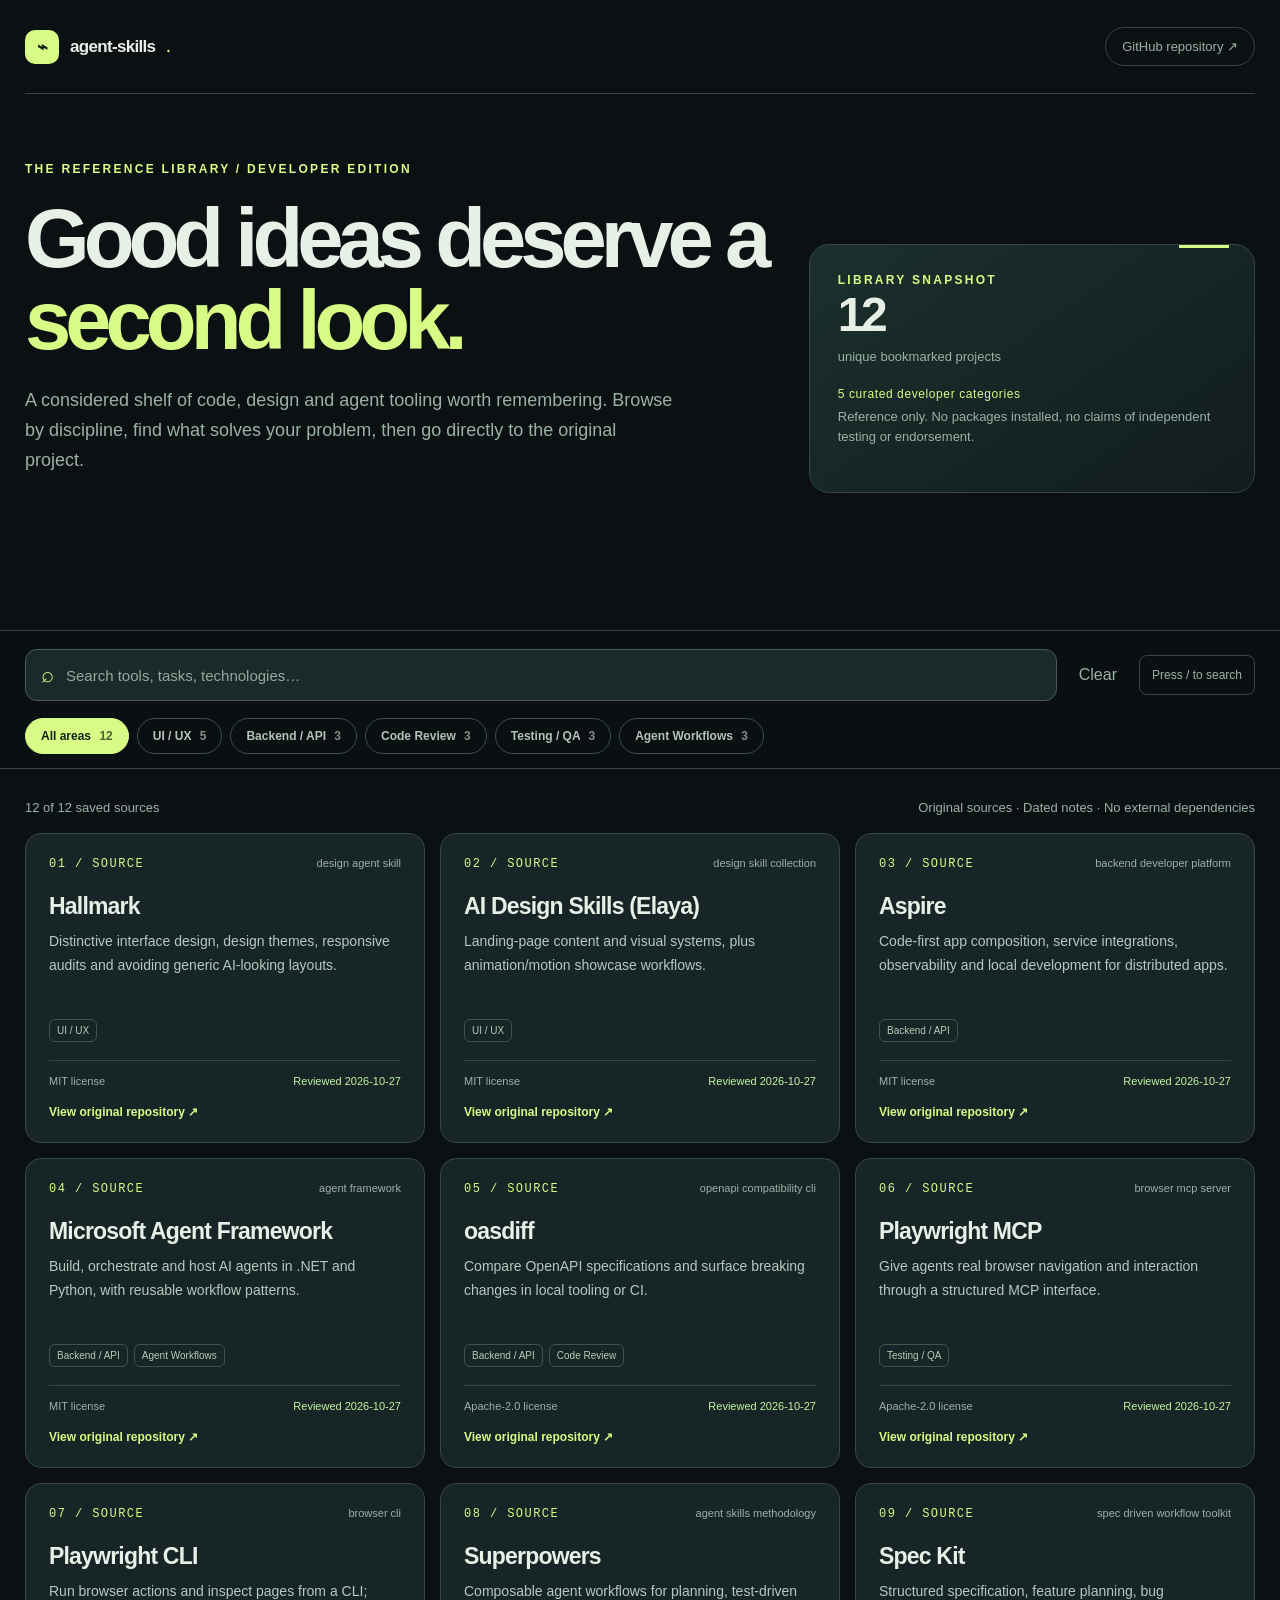
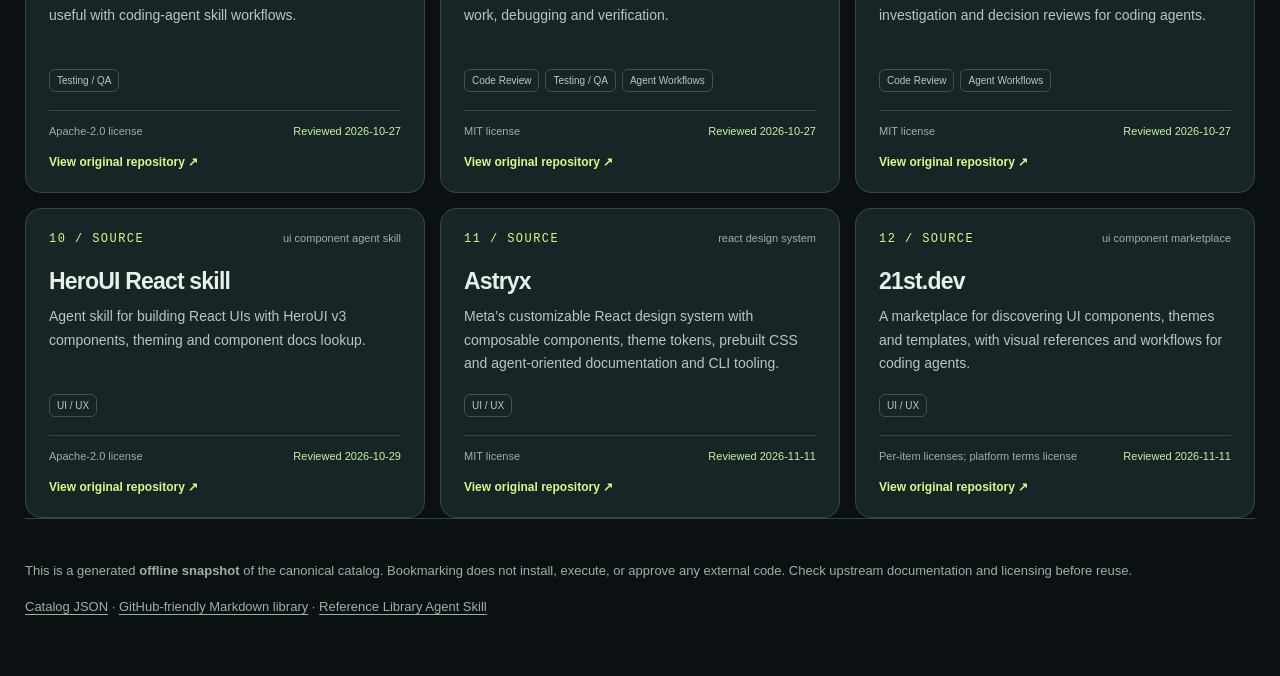
==== commit bb65613e: "feat: save Astryx and 21st.dev in the library Add both UI references with reviewed source links and " ====
--- a/docs/library-explorer.html
+++ b/docs/library-explorer.html
@@ -172,7 +172,7 @@
     <p><a href="../skills/reference-library/references/catalog.json">Catalog JSON</a> · <a href="library.md">GitHub-friendly Markdown library</a> · <a href="../skills/reference-library/SKILL.md">Reference Library Agent Skill</a></p>
   </footer>
 </div>
-<script id="library-data" type="application/json">{"schema_version":1,"description":"Curated external project references, not vendored code or installed dependencies. Inspect upstream afresh before using.","entries":[{"id":"hallmark","name":"Hallmark","url":"https://github.com/Nutlope/hallmark","owner":"Nutlope","type":"design-agent-skill","license":"MIT","license_source":"https://github.com/Nutlope/hallmark/blob/main/LICENSE","reviewed_at":"2026-10-27","status":"reference-only","tags":["design","ui","ux","frontend","landing-page","website","redesign","visual-quality","design-review","themes","responsive","anti-slop","interfata","pagina","design-system"],"use_when":"Building or reviewing distinctive landing pages, web UI and visual systems; avoiding generic AI-looking layouts and checking responsive quality.","look_for":["Distinctive visual directions and theme selection rather than generic templates","Real browser-based visual checks, accessibility/contrast and responsive layouts","Audit/redesign workflow and preservation of existing functional behavior"],"cautions":["Its upstream install or invocation does not happen just because it is indexed here.","Theme count, rules and implementation can change; consult the live upstream skill before relying on details.","Design rules are inspiration, not a license to copy assets or make unsupported performance claims."],"categories":["ui-ux"],"summary":"Distinctive interface design, design themes, responsive audits and avoiding generic AI-looking layouts."},{"id":"ai-design-skills","name":"AI Design Skills (Elaya)","url":"https://github.com/elayadesign/ai-design-skills","owner":"elayadesign","type":"design-skill-collection","license":"MIT","license_source":"https://github.com/elayadesign/ai-design-skills/blob/main/LICENSE","reviewed_at":"2026-10-27","status":"reference-only","tags":["design","ui","ux","frontend","landing-page","website","copywriting","conversion","typography","design-system","motion","animation","showcase","video","interfata","pagina","animatie"],"use_when":"Planning a landing page from the audience and conversion goal, choosing a visual system, or producing motion demonstrations of an existing design.","look_for":["Landing-page-design: offer, audience, structure, conversion copy and visual rules","Design-to-motion: animated showcase from a static design; inspect current prerequisites upstream","Editable design values and explicit design constraints"],"cautions":["Read the specific upstream SKILL.md and its license/credits before using or adapting; some ideas reference additional upstream projects.","Do not invent conversion statistics, logos, testimonials or other proof.","A collection link is not evidence that its skills have been installed or tested in this project."],"categories":["ui-ux"],"summary":"Landing-page content and visual systems, plus animation/motion showcase workflows."},{"id":"microsoft-aspire","name":"Aspire","url":"https://github.com/microsoft/aspire","owner":"microsoft","type":"backend-developer-platform","license":"MIT","license_source":"https://github.com/microsoft/aspire/blob/main/LICENSE.TXT","reviewed_at":"2026-10-27","status":"reference-only","categories":["backend"],"summary":"Code-first app composition, service integrations, observability and local development for distributed apps.","tags":["dotnet","csharp","backend","api","microservices","observability","local-development","distributed","deployment","aspire"],"use_when":"Working on .NET or mixed-language distributed systems; debugging services, telemetry and local app orchestration.","look_for":["Official code-first app host and dashboard","Local orchestration and service integration patterns","OpenTelemetry and developer observability workflows"],"cautions":["This is a developer platform, not an Agent Skill.","Check supported versions and required runtimes before adoption.","External services and deployments need explicit authorization."]},{"id":"microsoft-agent-framework","name":"Microsoft Agent Framework","url":"https://github.com/microsoft/agent-framework","owner":"microsoft","type":"agent-framework","license":"MIT","license_source":"https://github.com/microsoft/agent-framework/blob/main/LICENSE","reviewed_at":"2026-10-27","status":"reference-only","categories":["backend","agent-workflows"],"summary":"Build, orchestrate and host AI agents in .NET and Python, with reusable workflow patterns.","tags":["dotnet","csharp","python","backend","agent","multi-agent","mcp","workflow","orchestration","llm","integration"],"use_when":"Building backend agents, durable workflows, MCP integrations or multi-agent orchestration in .NET or Python.","look_for":["Official agent orchestration and hosting examples","Agent Skills and MCP integration samples","Workflows, tool approval, observability and evaluation patterns"],"cautions":["Framework integration is not equivalent to installing an Agent Skill.","Choose a current version and review runtime, provider and hosting requirements.","Use test credentials and explicit approvals for external model or service calls."]},{"id":"oasdiff","name":"oasdiff","url":"https://github.com/oasdiff/oasdiff","owner":"oasdiff","type":"openapi-compatibility-cli","license":"Apache-2.0","license_source":"https://github.com/oasdiff/oasdiff/blob/main/LICENSE","reviewed_at":"2026-10-27","status":"reference-only","categories":["backend","review"],"summary":"Compare OpenAPI specifications and surface breaking changes in local tooling or CI.","tags":["backend","api","openapi","swagger","contract","breaking-changes","review","code-review","compatibility","ci"],"use_when":"Reviewing backend API changes, migrating consumers, auditing schema changes and adding compatibility checks to pull requests.","look_for":["Breaking-change rule catalog and accurate API diff semantics","PR review and CI integration patterns","Support for varied OpenAPI versions and schema compositions"],"cautions":["Use trusted local specs; hosted side-by-side features may upload or share contract details.","License is Apache-2.0, not MIT; retain applicable notices if importing material."]},{"id":"playwright-mcp","name":"Playwright MCP","url":"https://github.com/microsoft/playwright-mcp","owner":"microsoft","type":"browser-mcp-server","license":"Apache-2.0","license_source":"https://github.com/microsoft/playwright-mcp/blob/main/LICENSE","reviewed_at":"2026-10-27","status":"reference-only","categories":["testing"],"summary":"Give agents real browser navigation and interaction through a structured MCP interface.","tags":["browser","testing","qa","playwright","mcp","automation","e2e","accessibility","browser-testing"],"use_when":"An agent needs to inspect a safe local app, reproduce a user journey, or gather actual interactive browser evidence.","look_for":["Browser state lifecycle and isolated test sessions","Accessibility snapshots and deterministic page interaction","Agent client setup and permissions"],"cautions":["An MCP connection alone is not proof that a browser workflow succeeded.","Use local/staging environments; avoid customer accounts or live payments.","Upstream also recommends Playwright CLI+Skills for some token-sensitive coding workflows."]},{"id":"playwright-cli","name":"Playwright CLI","url":"https://github.com/microsoft/playwright-cli","owner":"microsoft","type":"browser-cli","license":"Apache-2.0","license_source":"https://github.com/microsoft/playwright-cli/blob/main/LICENSE","reviewed_at":"2026-10-27","status":"reference-only","categories":["testing"],"summary":"Run browser actions and inspect pages from a CLI; useful with coding-agent skill workflows.","tags":["testing","qa","browser","playwright","cli","e2e","screenshots","automation","agent-tools"],"use_when":"An agent or developer prefers concise shell-driven browser checks, screenshots, selector inspection or test reproduction.","look_for":["Browser CLI commands and skills integration","Browser screenshots and element inspection","Tradeoffs versus a persistent MCP browser session"],"cautions":["CLI automation is not a substitute for a safe test environment.","Verify client setup and isolation before testing live user journeys.","Do not execute upstream install scripts automatically just because this link is bookmarked."]},{"id":"superpowers","name":"Superpowers","url":"https://github.com/obra/superpowers","owner":"obra","type":"agent-skills-methodology","license":"MIT","license_source":"https://github.com/obra/superpowers/blob/main/LICENSE","reviewed_at":"2026-10-27","status":"reference-only","categories":["review","testing","agent-workflows"],"summary":"Composable agent workflows for planning, test-driven work, debugging and verification.","tags":["agent","workflow","review","code-review","testing","tdd","debugging","verification","planning","skills"],"use_when":"Reviewing plans, implementing changes with evidence, debugging systematically, or creating a repeatable test-first agent workflow.","look_for":["Verification-before-completion and clean evidence boundaries","Structured TDD and systematic debugging skills","Composable planning/review workflow, with realistic agent constraints"],"cautions":["Strong opinionated workflows may conflict with a project's agreed process.","Check what commands and subagents a particular host actually supports.","Do not reproduce its skill instructions without following the MIT license conditions."]},{"id":"spec-kit","name":"Spec Kit","url":"https://github.com/github/spec-kit","owner":"github","type":"spec-driven-workflow-toolkit","license":"MIT","license_source":"https://github.com/github/spec-kit/blob/main/LICENSE","reviewed_at":"2026-10-27","status":"reference-only","categories":["review","agent-workflows"],"summary":"Structured specification, feature planning, bug investigation and decision reviews for coding agents.","tags":["agent","workflow","planning","specification","spec-driven","review","code-review","requirements","bugs","engineering"],"use_when":"Starting a complex feature, reviewing ambiguous requirements or creating a traceable plan and decision record before implementation.","look_for":["Spec-driven feature process and review checkpoints","Bugfix and idea assessment workflows","Documented outcomes and repeatable templates"],"cautions":["Templates guide decisions but do not replace human review.","An entire process toolkit may be excessive for simple one-line tasks.","Verify tool and project integration requirements before introducing it."]},{"id":"heroui-react-skill","name":"HeroUI React skill","url":"https://github.com/heroui-inc/heroui/tree/v3/skills/heroui-react","owner":"heroui-inc","type":"ui-component-agent-skill","license":"Apache-2.0","license_source":"https://github.com/heroui-inc/heroui/blob/v3/skills/heroui-react/LICENSE.txt","reviewed_at":"2026-10-29","status":"reference-only","tags":["ui","react","components","component-library","tailwind","theming","dark-mode","accessibility","frontend","heroui"],"use_when":"Building React interfaces with HeroUI v3: choosing components, reading their props and examples, and setting up themes and dark mode.","look_for":["Component catalogue with props, examples and usage patterns for HeroUI v3","Scripts that list components and fetch their docs, source, styles and theme","Install scope: home directory by default, one project with HEROUI_SKILL_SCOPE=project"],"cautions":["Targets HeroUI v3 only; v2 patterns such as HeroUIProvider and framer-motion do not apply.","Install with npx skills add heroui-inc/heroui or the vendor's curl script; read a script before piping it to bash.","License is Apache-2.0, not MIT; retain applicable notices if importing material."],"categories":["ui-ux"],"summary":"Agent skill for building React UIs with HeroUI v3 components, theming and component docs lookup."}],"categories":[{"id":"ui-ux","name":"UI / UX","tagline":"Interfaces, visual systems, motion and meaningful first impressions.","icon":"✦"},{"id":"backend","name":"Backend / API","tagline":"Services, .NET orchestration, API contracts and agent infrastructure.","icon":"⌘"},{"id":"review","name":"Code Review","tagline":"Spot regressions, interrogate assumptions and review changes before shipping.","icon":"◎"},{"id":"testing","name":"Testing / QA","tagline":"Real-browser evidence, reproducible checks and test-first workflows.","icon":"◇"},{"id":"agent-workflows","name":"Agent Workflows","tagline":"Structured planning, tool use, context and multi-agent engineering.","icon":"↗"},{"id":"inbox","name":"Inbox / To Review","tagline":"Newly saved links that still need classification and verification.","icon":"+"}]}</script>
+<script id="library-data" type="application/json">{"schema_version":1,"description":"Curated external project references, not vendored code or installed dependencies. Inspect upstream afresh before using.","entries":[{"id":"hallmark","name":"Hallmark","url":"https://github.com/Nutlope/hallmark","owner":"Nutlope","type":"design-agent-skill","license":"MIT","license_source":"https://github.com/Nutlope/hallmark/blob/main/LICENSE","reviewed_at":"2026-10-27","status":"reference-only","tags":["design","ui","ux","frontend","landing-page","website","redesign","visual-quality","design-review","themes","responsive","anti-slop","interfata","pagina","design-system"],"use_when":"Building or reviewing distinctive landing pages, web UI and visual systems; avoiding generic AI-looking layouts and checking responsive quality.","look_for":["Distinctive visual directions and theme selection rather than generic templates","Real browser-based visual checks, accessibility/contrast and responsive layouts","Audit/redesign workflow and preservation of existing functional behavior"],"cautions":["Its upstream install or invocation does not happen just because it is indexed here.","Theme count, rules and implementation can change; consult the live upstream skill before relying on details.","Design rules are inspiration, not a license to copy assets or make unsupported performance claims."],"categories":["ui-ux"],"summary":"Distinctive interface design, design themes, responsive audits and avoiding generic AI-looking layouts."},{"id":"ai-design-skills","name":"AI Design Skills (Elaya)","url":"https://github.com/elayadesign/ai-design-skills","owner":"elayadesign","type":"design-skill-collection","license":"MIT","license_source":"https://github.com/elayadesign/ai-design-skills/blob/main/LICENSE","reviewed_at":"2026-10-27","status":"reference-only","tags":["design","ui","ux","frontend","landing-page","website","copywriting","conversion","typography","design-system","motion","animation","showcase","video","interfata","pagina","animatie"],"use_when":"Planning a landing page from the audience and conversion goal, choosing a visual system, or producing motion demonstrations of an existing design.","look_for":["Landing-page-design: offer, audience, structure, conversion copy and visual rules","Design-to-motion: animated showcase from a static design; inspect current prerequisites upstream","Editable design values and explicit design constraints"],"cautions":["Read the specific upstream SKILL.md and its license/credits before using or adapting; some ideas reference additional upstream projects.","Do not invent conversion statistics, logos, testimonials or other proof.","A collection link is not evidence that its skills have been installed or tested in this project."],"categories":["ui-ux"],"summary":"Landing-page content and visual systems, plus animation/motion showcase workflows."},{"id":"microsoft-aspire","name":"Aspire","url":"https://github.com/microsoft/aspire","owner":"microsoft","type":"backend-developer-platform","license":"MIT","license_source":"https://github.com/microsoft/aspire/blob/main/LICENSE.TXT","reviewed_at":"2026-10-27","status":"reference-only","categories":["backend"],"summary":"Code-first app composition, service integrations, observability and local development for distributed apps.","tags":["dotnet","csharp","backend","api","microservices","observability","local-development","distributed","deployment","aspire"],"use_when":"Working on .NET or mixed-language distributed systems; debugging services, telemetry and local app orchestration.","look_for":["Official code-first app host and dashboard","Local orchestration and service integration patterns","OpenTelemetry and developer observability workflows"],"cautions":["This is a developer platform, not an Agent Skill.","Check supported versions and required runtimes before adoption.","External services and deployments need explicit authorization."]},{"id":"microsoft-agent-framework","name":"Microsoft Agent Framework","url":"https://github.com/microsoft/agent-framework","owner":"microsoft","type":"agent-framework","license":"MIT","license_source":"https://github.com/microsoft/agent-framework/blob/main/LICENSE","reviewed_at":"2026-10-27","status":"reference-only","categories":["backend","agent-workflows"],"summary":"Build, orchestrate and host AI agents in .NET and Python, with reusable workflow patterns.","tags":["dotnet","csharp","python","backend","agent","multi-agent","mcp","workflow","orchestration","llm","integration"],"use_when":"Building backend agents, durable workflows, MCP integrations or multi-agent orchestration in .NET or Python.","look_for":["Official agent orchestration and hosting examples","Agent Skills and MCP integration samples","Workflows, tool approval, observability and evaluation patterns"],"cautions":["Framework integration is not equivalent to installing an Agent Skill.","Choose a current version and review runtime, provider and hosting requirements.","Use test credentials and explicit approvals for external model or service calls."]},{"id":"oasdiff","name":"oasdiff","url":"https://github.com/oasdiff/oasdiff","owner":"oasdiff","type":"openapi-compatibility-cli","license":"Apache-2.0","license_source":"https://github.com/oasdiff/oasdiff/blob/main/LICENSE","reviewed_at":"2026-10-27","status":"reference-only","categories":["backend","review"],"summary":"Compare OpenAPI specifications and surface breaking changes in local tooling or CI.","tags":["backend","api","openapi","swagger","contract","breaking-changes","review","code-review","compatibility","ci"],"use_when":"Reviewing backend API changes, migrating consumers, auditing schema changes and adding compatibility checks to pull requests.","look_for":["Breaking-change rule catalog and accurate API diff semantics","PR review and CI integration patterns","Support for varied OpenAPI versions and schema compositions"],"cautions":["Use trusted local specs; hosted side-by-side features may upload or share contract details.","License is Apache-2.0, not MIT; retain applicable notices if importing material."]},{"id":"playwright-mcp","name":"Playwright MCP","url":"https://github.com/microsoft/playwright-mcp","owner":"microsoft","type":"browser-mcp-server","license":"Apache-2.0","license_source":"https://github.com/microsoft/playwright-mcp/blob/main/LICENSE","reviewed_at":"2026-10-27","status":"reference-only","categories":["testing"],"summary":"Give agents real browser navigation and interaction through a structured MCP interface.","tags":["browser","testing","qa","playwright","mcp","automation","e2e","accessibility","browser-testing"],"use_when":"An agent needs to inspect a safe local app, reproduce a user journey, or gather actual interactive browser evidence.","look_for":["Browser state lifecycle and isolated test sessions","Accessibility snapshots and deterministic page interaction","Agent client setup and permissions"],"cautions":["An MCP connection alone is not proof that a browser workflow succeeded.","Use local/staging environments; avoid customer accounts or live payments.","Upstream also recommends Playwright CLI+Skills for some token-sensitive coding workflows."]},{"id":"playwright-cli","name":"Playwright CLI","url":"https://github.com/microsoft/playwright-cli","owner":"microsoft","type":"browser-cli","license":"Apache-2.0","license_source":"https://github.com/microsoft/playwright-cli/blob/main/LICENSE","reviewed_at":"2026-10-27","status":"reference-only","categories":["testing"],"summary":"Run browser actions and inspect pages from a CLI; useful with coding-agent skill workflows.","tags":["testing","qa","browser","playwright","cli","e2e","screenshots","automation","agent-tools"],"use_when":"An agent or developer prefers concise shell-driven browser checks, screenshots, selector inspection or test reproduction.","look_for":["Browser CLI commands and skills integration","Browser screenshots and element inspection","Tradeoffs versus a persistent MCP browser session"],"cautions":["CLI automation is not a substitute for a safe test environment.","Verify client setup and isolation before testing live user journeys.","Do not execute upstream install scripts automatically just because this link is bookmarked."]},{"id":"superpowers","name":"Superpowers","url":"https://github.com/obra/superpowers","owner":"obra","type":"agent-skills-methodology","license":"MIT","license_source":"https://github.com/obra/superpowers/blob/main/LICENSE","reviewed_at":"2026-10-27","status":"reference-only","categories":["review","testing","agent-workflows"],"summary":"Composable agent workflows for planning, test-driven work, debugging and verification.","tags":["agent","workflow","review","code-review","testing","tdd","debugging","verification","planning","skills"],"use_when":"Reviewing plans, implementing changes with evidence, debugging systematically, or creating a repeatable test-first agent workflow.","look_for":["Verification-before-completion and clean evidence boundaries","Structured TDD and systematic debugging skills","Composable planning/review workflow, with realistic agent constraints"],"cautions":["Strong opinionated workflows may conflict with a project's agreed process.","Check what commands and subagents a particular host actually supports.","Do not reproduce its skill instructions without following the MIT license conditions."]},{"id":"spec-kit","name":"Spec Kit","url":"https://github.com/github/spec-kit","owner":"github","type":"spec-driven-workflow-toolkit","license":"MIT","license_source":"https://github.com/github/spec-kit/blob/main/LICENSE","reviewed_at":"2026-10-27","status":"reference-only","categories":["review","agent-workflows"],"summary":"Structured specification, feature planning, bug investigation and decision reviews for coding agents.","tags":["agent","workflow","planning","specification","spec-driven","review","code-review","requirements","bugs","engineering"],"use_when":"Starting a complex feature, reviewing ambiguous requirements or creating a traceable plan and decision record before implementation.","look_for":["Spec-driven feature process and review checkpoints","Bugfix and idea assessment workflows","Documented outcomes and repeatable templates"],"cautions":["Templates guide decisions but do not replace human review.","An entire process toolkit may be excessive for simple one-line tasks.","Verify tool and project integration requirements before introducing it."]},{"id":"heroui-react-skill","name":"HeroUI React skill","url":"https://github.com/heroui-inc/heroui/tree/v3/skills/heroui-react","owner":"heroui-inc","type":"ui-component-agent-skill","license":"Apache-2.0","license_source":"https://github.com/heroui-inc/heroui/blob/v3/skills/heroui-react/LICENSE.txt","reviewed_at":"2026-10-29","status":"reference-only","tags":["ui","react","components","component-library","tailwind","theming","dark-mode","accessibility","frontend","heroui"],"use_when":"Building React interfaces with HeroUI v3: choosing components, reading their props and examples, and setting up themes and dark mode.","look_for":["Component catalogue with props, examples and usage patterns for HeroUI v3","Scripts that list components and fetch their docs, source, styles and theme","Install scope: home directory by default, one project with HEROUI_SKILL_SCOPE=project"],"cautions":["Targets HeroUI v3 only; v2 patterns such as HeroUIProvider and framer-motion do not apply.","Install with npx skills add heroui-inc/heroui or the vendor's curl script; read a script before piping it to bash.","License is Apache-2.0, not MIT; retain applicable notices if importing material."],"categories":["ui-ux"],"summary":"Agent skill for building React UIs with HeroUI v3 components, theming and component docs lookup."},{"id":"astryx","name":"Astryx","url":"https://astryx.atmeta.com/components","owner":"meta","type":"react-design-system","license":"MIT","license_source":"https://github.com/meta/astryx/blob/main/LICENSE","reviewed_at":"2026-11-11","status":"reference-only","tags":["design-system","react","typescript","ui","frontend","components","themes","dark-mode","css","stylex","accessibility","cli","agent-ready","interfata"],"use_when":"Evaluating a customizable React design system, reusable UI components, themes and documented patterns that people and coding agents can use together.","look_for":["Official component gallery with examples by category: https://astryx.atmeta.com/components","Composable typed React components and documented interaction patterns","Theme customization through CSS custom properties and prebuilt CSS","CLI guidance for component documentation, templates, scaffolding and themes","Source repository and setup: https://github.com/meta/astryx"],"cautions":["Upstream currently labels Astryx beta and requires React 19 or later; verify compatibility and current package APIs before adoption.","StyleX is used internally; consult current setup and peer dependencies instead of assuming a drop-in replacement for an existing component library.","The lab package is not published; chart packages are canary-only at the review date. Verify package availability before depending on them.","Saved as a reference only: no Astryx packages, CLI or agent plugins are installed, and upstream accessibility claims have not been independently tested here."],"categories":["ui-ux"],"summary":"Meta’s customizable React design system with composable components, theme tokens, prebuilt CSS and agent-oriented documentation and CLI tooling."},{"id":"21st-dev","name":"21st.dev","url":"https://21st.dev/","owner":"21st Labs Inc. and individual creators","type":"ui-component-marketplace","license":"Per-item licenses; platform terms","license_source":"https://21st.dev/terms","reviewed_at":"2026-11-11","status":"reference-only","tags":["ui","frontend","react","components","templates","themes","design-inspiration","animation","landing-page","agent-prompts"],"use_when":"Browsing visual references, React component examples, themes and page templates before choosing an approach for a web interface.","look_for":["Component and template discovery organized by UI purpose","Visual examples for navigation, cards, inputs and animated sections","Creator-authored components and prompts for implementing selected UI ideas"],"cautions":["Marketplace content does not share one blanket open-source license; check each item and its original author before reuse.","Platform terms distinguish underlying component code from preview media and metadata; bookmarking does not grant redistribution rights.","Some features or items may require an account or paid plan; check current access terms.","Reference only: no component source, previews, media or catalog metadata are mirrored, and no CLI, MCP or dependency is installed."],"categories":["ui-ux"],"summary":"A marketplace for discovering UI components, themes and templates, with visual references and workflows for coding agents."}],"categories":[{"id":"ui-ux","name":"UI / UX","tagline":"Interfaces, visual systems, motion and meaningful first impressions.","icon":"✦"},{"id":"backend","name":"Backend / API","tagline":"Services, .NET orchestration, API contracts and agent infrastructure.","icon":"⌘"},{"id":"review","name":"Code Review","tagline":"Spot regressions, interrogate assumptions and review changes before shipping.","icon":"◎"},{"id":"testing","name":"Testing / QA","tagline":"Real-browser evidence, reproducible checks and test-first workflows.","icon":"◇"},{"id":"agent-workflows","name":"Agent Workflows","tagline":"Structured planning, tool use, context and multi-agent engineering.","icon":"↗"},{"id":"inbox","name":"Inbox / To Review","tagline":"Newly saved links that still need classification and verification.","icon":"+"}]}</script>
 <script>
 (function () {
   "use strict";
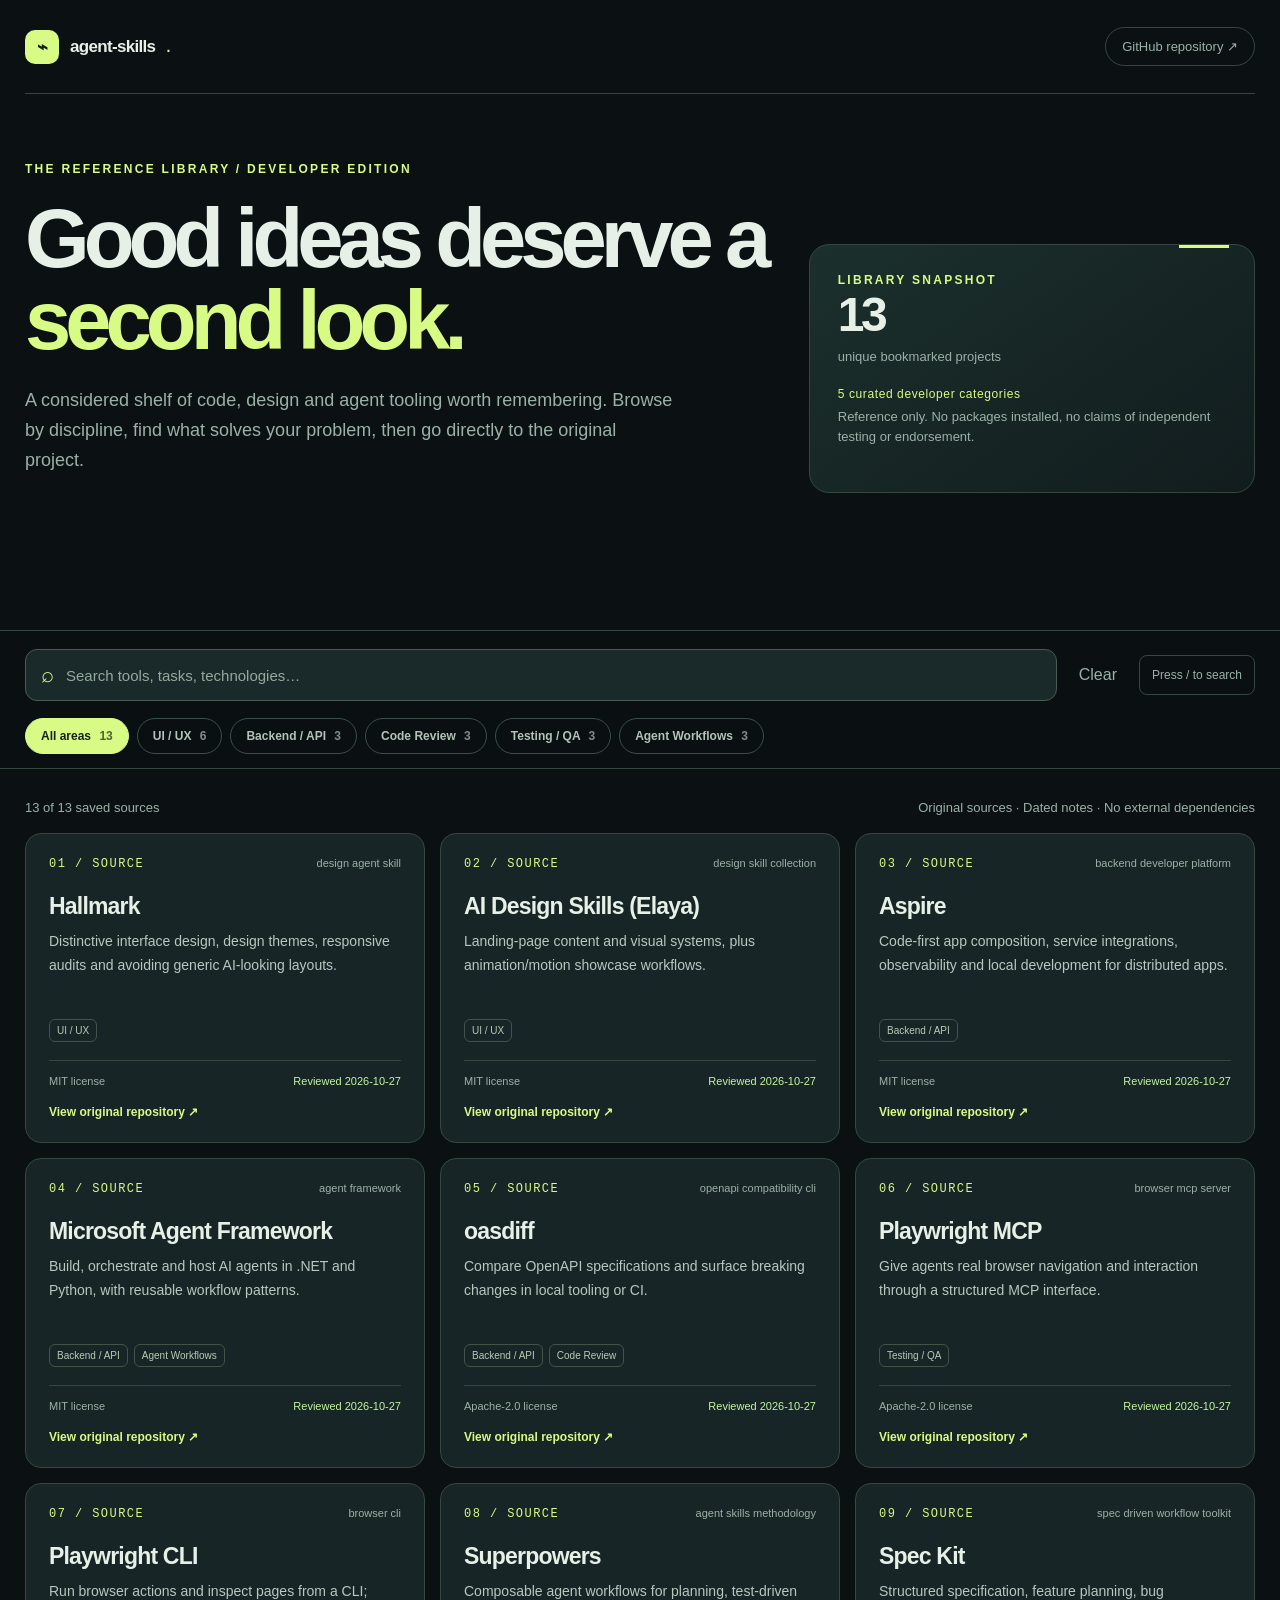
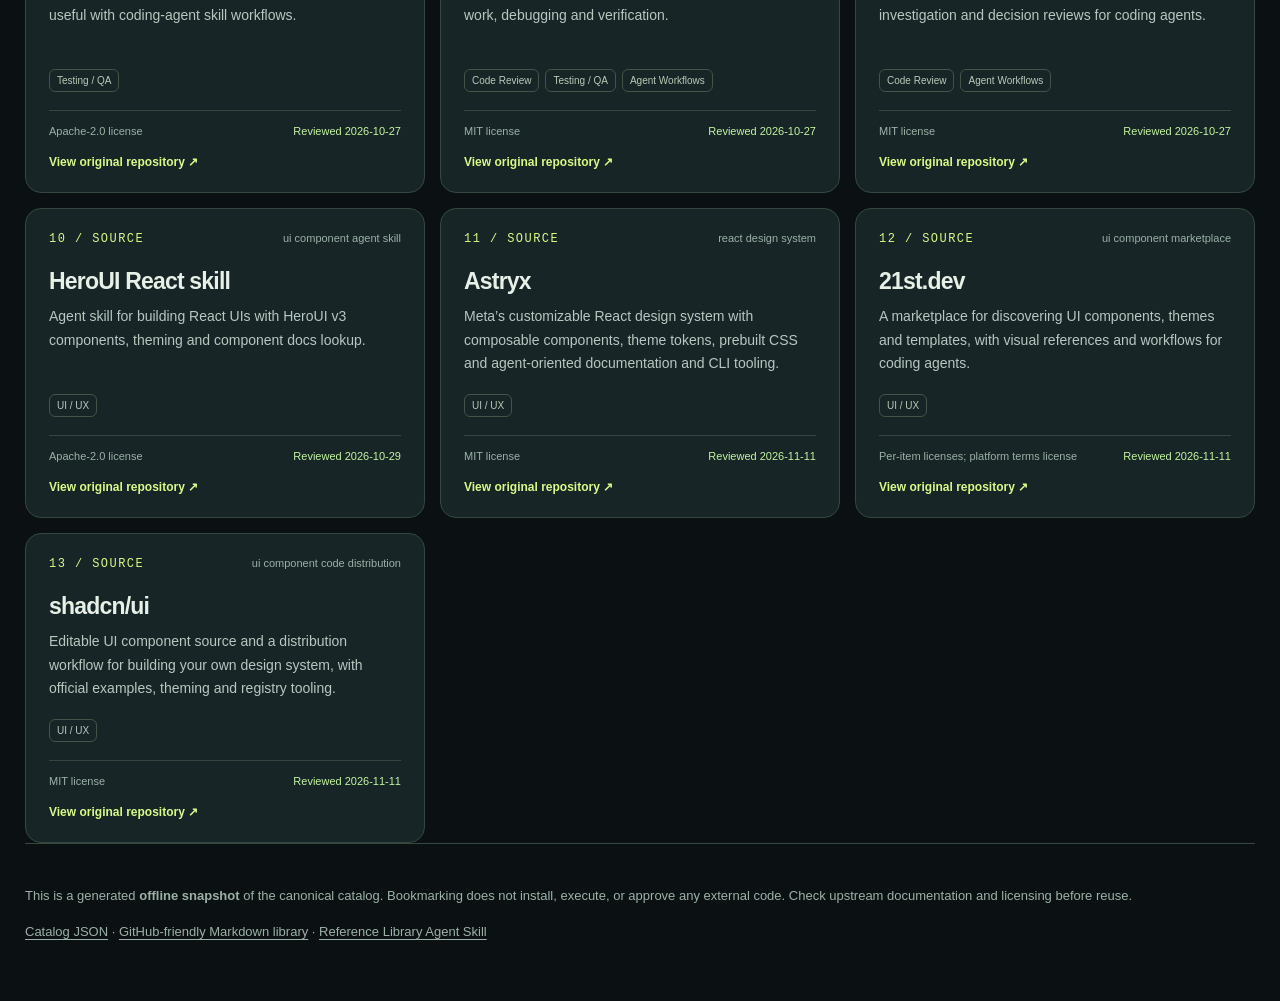
==== commit 0218cc39: "docs: add shadcn UI to the reference library Save the official component documentation with its MIT " ====
--- a/docs/library-explorer.html
+++ b/docs/library-explorer.html
@@ -172,7 +172,7 @@
     <p><a href="../skills/reference-library/references/catalog.json">Catalog JSON</a> · <a href="library.md">GitHub-friendly Markdown library</a> · <a href="../skills/reference-library/SKILL.md">Reference Library Agent Skill</a></p>
   </footer>
 </div>
-<script id="library-data" type="application/json">{"schema_version":1,"description":"Curated external project references, not vendored code or installed dependencies. Inspect upstream afresh before using.","entries":[{"id":"hallmark","name":"Hallmark","url":"https://github.com/Nutlope/hallmark","owner":"Nutlope","type":"design-agent-skill","license":"MIT","license_source":"https://github.com/Nutlope/hallmark/blob/main/LICENSE","reviewed_at":"2026-10-27","status":"reference-only","tags":["design","ui","ux","frontend","landing-page","website","redesign","visual-quality","design-review","themes","responsive","anti-slop","interfata","pagina","design-system"],"use_when":"Building or reviewing distinctive landing pages, web UI and visual systems; avoiding generic AI-looking layouts and checking responsive quality.","look_for":["Distinctive visual directions and theme selection rather than generic templates","Real browser-based visual checks, accessibility/contrast and responsive layouts","Audit/redesign workflow and preservation of existing functional behavior"],"cautions":["Its upstream install or invocation does not happen just because it is indexed here.","Theme count, rules and implementation can change; consult the live upstream skill before relying on details.","Design rules are inspiration, not a license to copy assets or make unsupported performance claims."],"categories":["ui-ux"],"summary":"Distinctive interface design, design themes, responsive audits and avoiding generic AI-looking layouts."},{"id":"ai-design-skills","name":"AI Design Skills (Elaya)","url":"https://github.com/elayadesign/ai-design-skills","owner":"elayadesign","type":"design-skill-collection","license":"MIT","license_source":"https://github.com/elayadesign/ai-design-skills/blob/main/LICENSE","reviewed_at":"2026-10-27","status":"reference-only","tags":["design","ui","ux","frontend","landing-page","website","copywriting","conversion","typography","design-system","motion","animation","showcase","video","interfata","pagina","animatie"],"use_when":"Planning a landing page from the audience and conversion goal, choosing a visual system, or producing motion demonstrations of an existing design.","look_for":["Landing-page-design: offer, audience, structure, conversion copy and visual rules","Design-to-motion: animated showcase from a static design; inspect current prerequisites upstream","Editable design values and explicit design constraints"],"cautions":["Read the specific upstream SKILL.md and its license/credits before using or adapting; some ideas reference additional upstream projects.","Do not invent conversion statistics, logos, testimonials or other proof.","A collection link is not evidence that its skills have been installed or tested in this project."],"categories":["ui-ux"],"summary":"Landing-page content and visual systems, plus animation/motion showcase workflows."},{"id":"microsoft-aspire","name":"Aspire","url":"https://github.com/microsoft/aspire","owner":"microsoft","type":"backend-developer-platform","license":"MIT","license_source":"https://github.com/microsoft/aspire/blob/main/LICENSE.TXT","reviewed_at":"2026-10-27","status":"reference-only","categories":["backend"],"summary":"Code-first app composition, service integrations, observability and local development for distributed apps.","tags":["dotnet","csharp","backend","api","microservices","observability","local-development","distributed","deployment","aspire"],"use_when":"Working on .NET or mixed-language distributed systems; debugging services, telemetry and local app orchestration.","look_for":["Official code-first app host and dashboard","Local orchestration and service integration patterns","OpenTelemetry and developer observability workflows"],"cautions":["This is a developer platform, not an Agent Skill.","Check supported versions and required runtimes before adoption.","External services and deployments need explicit authorization."]},{"id":"microsoft-agent-framework","name":"Microsoft Agent Framework","url":"https://github.com/microsoft/agent-framework","owner":"microsoft","type":"agent-framework","license":"MIT","license_source":"https://github.com/microsoft/agent-framework/blob/main/LICENSE","reviewed_at":"2026-10-27","status":"reference-only","categories":["backend","agent-workflows"],"summary":"Build, orchestrate and host AI agents in .NET and Python, with reusable workflow patterns.","tags":["dotnet","csharp","python","backend","agent","multi-agent","mcp","workflow","orchestration","llm","integration"],"use_when":"Building backend agents, durable workflows, MCP integrations or multi-agent orchestration in .NET or Python.","look_for":["Official agent orchestration and hosting examples","Agent Skills and MCP integration samples","Workflows, tool approval, observability and evaluation patterns"],"cautions":["Framework integration is not equivalent to installing an Agent Skill.","Choose a current version and review runtime, provider and hosting requirements.","Use test credentials and explicit approvals for external model or service calls."]},{"id":"oasdiff","name":"oasdiff","url":"https://github.com/oasdiff/oasdiff","owner":"oasdiff","type":"openapi-compatibility-cli","license":"Apache-2.0","license_source":"https://github.com/oasdiff/oasdiff/blob/main/LICENSE","reviewed_at":"2026-10-27","status":"reference-only","categories":["backend","review"],"summary":"Compare OpenAPI specifications and surface breaking changes in local tooling or CI.","tags":["backend","api","openapi","swagger","contract","breaking-changes","review","code-review","compatibility","ci"],"use_when":"Reviewing backend API changes, migrating consumers, auditing schema changes and adding compatibility checks to pull requests.","look_for":["Breaking-change rule catalog and accurate API diff semantics","PR review and CI integration patterns","Support for varied OpenAPI versions and schema compositions"],"cautions":["Use trusted local specs; hosted side-by-side features may upload or share contract details.","License is Apache-2.0, not MIT; retain applicable notices if importing material."]},{"id":"playwright-mcp","name":"Playwright MCP","url":"https://github.com/microsoft/playwright-mcp","owner":"microsoft","type":"browser-mcp-server","license":"Apache-2.0","license_source":"https://github.com/microsoft/playwright-mcp/blob/main/LICENSE","reviewed_at":"2026-10-27","status":"reference-only","categories":["testing"],"summary":"Give agents real browser navigation and interaction through a structured MCP interface.","tags":["browser","testing","qa","playwright","mcp","automation","e2e","accessibility","browser-testing"],"use_when":"An agent needs to inspect a safe local app, reproduce a user journey, or gather actual interactive browser evidence.","look_for":["Browser state lifecycle and isolated test sessions","Accessibility snapshots and deterministic page interaction","Agent client setup and permissions"],"cautions":["An MCP connection alone is not proof that a browser workflow succeeded.","Use local/staging environments; avoid customer accounts or live payments.","Upstream also recommends Playwright CLI+Skills for some token-sensitive coding workflows."]},{"id":"playwright-cli","name":"Playwright CLI","url":"https://github.com/microsoft/playwright-cli","owner":"microsoft","type":"browser-cli","license":"Apache-2.0","license_source":"https://github.com/microsoft/playwright-cli/blob/main/LICENSE","reviewed_at":"2026-10-27","status":"reference-only","categories":["testing"],"summary":"Run browser actions and inspect pages from a CLI; useful with coding-agent skill workflows.","tags":["testing","qa","browser","playwright","cli","e2e","screenshots","automation","agent-tools"],"use_when":"An agent or developer prefers concise shell-driven browser checks, screenshots, selector inspection or test reproduction.","look_for":["Browser CLI commands and skills integration","Browser screenshots and element inspection","Tradeoffs versus a persistent MCP browser session"],"cautions":["CLI automation is not a substitute for a safe test environment.","Verify client setup and isolation before testing live user journeys.","Do not execute upstream install scripts automatically just because this link is bookmarked."]},{"id":"superpowers","name":"Superpowers","url":"https://github.com/obra/superpowers","owner":"obra","type":"agent-skills-methodology","license":"MIT","license_source":"https://github.com/obra/superpowers/blob/main/LICENSE","reviewed_at":"2026-10-27","status":"reference-only","categories":["review","testing","agent-workflows"],"summary":"Composable agent workflows for planning, test-driven work, debugging and verification.","tags":["agent","workflow","review","code-review","testing","tdd","debugging","verification","planning","skills"],"use_when":"Reviewing plans, implementing changes with evidence, debugging systematically, or creating a repeatable test-first agent workflow.","look_for":["Verification-before-completion and clean evidence boundaries","Structured TDD and systematic debugging skills","Composable planning/review workflow, with realistic agent constraints"],"cautions":["Strong opinionated workflows may conflict with a project's agreed process.","Check what commands and subagents a particular host actually supports.","Do not reproduce its skill instructions without following the MIT license conditions."]},{"id":"spec-kit","name":"Spec Kit","url":"https://github.com/github/spec-kit","owner":"github","type":"spec-driven-workflow-toolkit","license":"MIT","license_source":"https://github.com/github/spec-kit/blob/main/LICENSE","reviewed_at":"2026-10-27","status":"reference-only","categories":["review","agent-workflows"],"summary":"Structured specification, feature planning, bug investigation and decision reviews for coding agents.","tags":["agent","workflow","planning","specification","spec-driven","review","code-review","requirements","bugs","engineering"],"use_when":"Starting a complex feature, reviewing ambiguous requirements or creating a traceable plan and decision record before implementation.","look_for":["Spec-driven feature process and review checkpoints","Bugfix and idea assessment workflows","Documented outcomes and repeatable templates"],"cautions":["Templates guide decisions but do not replace human review.","An entire process toolkit may be excessive for simple one-line tasks.","Verify tool and project integration requirements before introducing it."]},{"id":"heroui-react-skill","name":"HeroUI React skill","url":"https://github.com/heroui-inc/heroui/tree/v3/skills/heroui-react","owner":"heroui-inc","type":"ui-component-agent-skill","license":"Apache-2.0","license_source":"https://github.com/heroui-inc/heroui/blob/v3/skills/heroui-react/LICENSE.txt","reviewed_at":"2026-10-29","status":"reference-only","tags":["ui","react","components","component-library","tailwind","theming","dark-mode","accessibility","frontend","heroui"],"use_when":"Building React interfaces with HeroUI v3: choosing components, reading their props and examples, and setting up themes and dark mode.","look_for":["Component catalogue with props, examples and usage patterns for HeroUI v3","Scripts that list components and fetch their docs, source, styles and theme","Install scope: home directory by default, one project with HEROUI_SKILL_SCOPE=project"],"cautions":["Targets HeroUI v3 only; v2 patterns such as HeroUIProvider and framer-motion do not apply.","Install with npx skills add heroui-inc/heroui or the vendor's curl script; read a script before piping it to bash.","License is Apache-2.0, not MIT; retain applicable notices if importing material."],"categories":["ui-ux"],"summary":"Agent skill for building React UIs with HeroUI v3 components, theming and component docs lookup."},{"id":"astryx","name":"Astryx","url":"https://astryx.atmeta.com/components","owner":"meta","type":"react-design-system","license":"MIT","license_source":"https://github.com/meta/astryx/blob/main/LICENSE","reviewed_at":"2026-11-11","status":"reference-only","tags":["design-system","react","typescript","ui","frontend","components","themes","dark-mode","css","stylex","accessibility","cli","agent-ready","interfata"],"use_when":"Evaluating a customizable React design system, reusable UI components, themes and documented patterns that people and coding agents can use together.","look_for":["Official component gallery with examples by category: https://astryx.atmeta.com/components","Composable typed React components and documented interaction patterns","Theme customization through CSS custom properties and prebuilt CSS","CLI guidance for component documentation, templates, scaffolding and themes","Source repository and setup: https://github.com/meta/astryx"],"cautions":["Upstream currently labels Astryx beta and requires React 19 or later; verify compatibility and current package APIs before adoption.","StyleX is used internally; consult current setup and peer dependencies instead of assuming a drop-in replacement for an existing component library.","The lab package is not published; chart packages are canary-only at the review date. Verify package availability before depending on them.","Saved as a reference only: no Astryx packages, CLI or agent plugins are installed, and upstream accessibility claims have not been independently tested here."],"categories":["ui-ux"],"summary":"Meta’s customizable React design system with composable components, theme tokens, prebuilt CSS and agent-oriented documentation and CLI tooling."},{"id":"21st-dev","name":"21st.dev","url":"https://21st.dev/","owner":"21st Labs Inc. and individual creators","type":"ui-component-marketplace","license":"Per-item licenses; platform terms","license_source":"https://21st.dev/terms","reviewed_at":"2026-11-11","status":"reference-only","tags":["ui","frontend","react","components","templates","themes","design-inspiration","animation","landing-page","agent-prompts"],"use_when":"Browsing visual references, React component examples, themes and page templates before choosing an approach for a web interface.","look_for":["Component and template discovery organized by UI purpose","Visual examples for navigation, cards, inputs and animated sections","Creator-authored components and prompts for implementing selected UI ideas"],"cautions":["Marketplace content does not share one blanket open-source license; check each item and its original author before reuse.","Platform terms distinguish underlying component code from preview media and metadata; bookmarking does not grant redistribution rights.","Some features or items may require an account or paid plan; check current access terms.","Reference only: no component source, previews, media or catalog metadata are mirrored, and no CLI, MCP or dependency is installed."],"categories":["ui-ux"],"summary":"A marketplace for discovering UI components, themes and templates, with visual references and workflows for coding agents."}],"categories":[{"id":"ui-ux","name":"UI / UX","tagline":"Interfaces, visual systems, motion and meaningful first impressions.","icon":"✦"},{"id":"backend","name":"Backend / API","tagline":"Services, .NET orchestration, API contracts and agent infrastructure.","icon":"⌘"},{"id":"review","name":"Code Review","tagline":"Spot regressions, interrogate assumptions and review changes before shipping.","icon":"◎"},{"id":"testing","name":"Testing / QA","tagline":"Real-browser evidence, reproducible checks and test-first workflows.","icon":"◇"},{"id":"agent-workflows","name":"Agent Workflows","tagline":"Structured planning, tool use, context and multi-agent engineering.","icon":"↗"},{"id":"inbox","name":"Inbox / To Review","tagline":"Newly saved links that still need classification and verification.","icon":"+"}]}</script>
+<script id="library-data" type="application/json">{"schema_version":1,"description":"Curated external project references, not vendored code or installed dependencies. Inspect upstream afresh before using.","entries":[{"id":"hallmark","name":"Hallmark","url":"https://github.com/Nutlope/hallmark","owner":"Nutlope","type":"design-agent-skill","license":"MIT","license_source":"https://github.com/Nutlope/hallmark/blob/main/LICENSE","reviewed_at":"2026-10-27","status":"reference-only","tags":["design","ui","ux","frontend","landing-page","website","redesign","visual-quality","design-review","themes","responsive","anti-slop","interfata","pagina","design-system"],"use_when":"Building or reviewing distinctive landing pages, web UI and visual systems; avoiding generic AI-looking layouts and checking responsive quality.","look_for":["Distinctive visual directions and theme selection rather than generic templates","Real browser-based visual checks, accessibility/contrast and responsive layouts","Audit/redesign workflow and preservation of existing functional behavior"],"cautions":["Its upstream install or invocation does not happen just because it is indexed here.","Theme count, rules and implementation can change; consult the live upstream skill before relying on details.","Design rules are inspiration, not a license to copy assets or make unsupported performance claims."],"categories":["ui-ux"],"summary":"Distinctive interface design, design themes, responsive audits and avoiding generic AI-looking layouts."},{"id":"ai-design-skills","name":"AI Design Skills (Elaya)","url":"https://github.com/elayadesign/ai-design-skills","owner":"elayadesign","type":"design-skill-collection","license":"MIT","license_source":"https://github.com/elayadesign/ai-design-skills/blob/main/LICENSE","reviewed_at":"2026-10-27","status":"reference-only","tags":["design","ui","ux","frontend","landing-page","website","copywriting","conversion","typography","design-system","motion","animation","showcase","video","interfata","pagina","animatie"],"use_when":"Planning a landing page from the audience and conversion goal, choosing a visual system, or producing motion demonstrations of an existing design.","look_for":["Landing-page-design: offer, audience, structure, conversion copy and visual rules","Design-to-motion: animated showcase from a static design; inspect current prerequisites upstream","Editable design values and explicit design constraints"],"cautions":["Read the specific upstream SKILL.md and its license/credits before using or adapting; some ideas reference additional upstream projects.","Do not invent conversion statistics, logos, testimonials or other proof.","A collection link is not evidence that its skills have been installed or tested in this project."],"categories":["ui-ux"],"summary":"Landing-page content and visual systems, plus animation/motion showcase workflows."},{"id":"microsoft-aspire","name":"Aspire","url":"https://github.com/microsoft/aspire","owner":"microsoft","type":"backend-developer-platform","license":"MIT","license_source":"https://github.com/microsoft/aspire/blob/main/LICENSE.TXT","reviewed_at":"2026-10-27","status":"reference-only","categories":["backend"],"summary":"Code-first app composition, service integrations, observability and local development for distributed apps.","tags":["dotnet","csharp","backend","api","microservices","observability","local-development","distributed","deployment","aspire"],"use_when":"Working on .NET or mixed-language distributed systems; debugging services, telemetry and local app orchestration.","look_for":["Official code-first app host and dashboard","Local orchestration and service integration patterns","OpenTelemetry and developer observability workflows"],"cautions":["This is a developer platform, not an Agent Skill.","Check supported versions and required runtimes before adoption.","External services and deployments need explicit authorization."]},{"id":"microsoft-agent-framework","name":"Microsoft Agent Framework","url":"https://github.com/microsoft/agent-framework","owner":"microsoft","type":"agent-framework","license":"MIT","license_source":"https://github.com/microsoft/agent-framework/blob/main/LICENSE","reviewed_at":"2026-10-27","status":"reference-only","categories":["backend","agent-workflows"],"summary":"Build, orchestrate and host AI agents in .NET and Python, with reusable workflow patterns.","tags":["dotnet","csharp","python","backend","agent","multi-agent","mcp","workflow","orchestration","llm","integration"],"use_when":"Building backend agents, durable workflows, MCP integrations or multi-agent orchestration in .NET or Python.","look_for":["Official agent orchestration and hosting examples","Agent Skills and MCP integration samples","Workflows, tool approval, observability and evaluation patterns"],"cautions":["Framework integration is not equivalent to installing an Agent Skill.","Choose a current version and review runtime, provider and hosting requirements.","Use test credentials and explicit approvals for external model or service calls."]},{"id":"oasdiff","name":"oasdiff","url":"https://github.com/oasdiff/oasdiff","owner":"oasdiff","type":"openapi-compatibility-cli","license":"Apache-2.0","license_source":"https://github.com/oasdiff/oasdiff/blob/main/LICENSE","reviewed_at":"2026-10-27","status":"reference-only","categories":["backend","review"],"summary":"Compare OpenAPI specifications and surface breaking changes in local tooling or CI.","tags":["backend","api","openapi","swagger","contract","breaking-changes","review","code-review","compatibility","ci"],"use_when":"Reviewing backend API changes, migrating consumers, auditing schema changes and adding compatibility checks to pull requests.","look_for":["Breaking-change rule catalog and accurate API diff semantics","PR review and CI integration patterns","Support for varied OpenAPI versions and schema compositions"],"cautions":["Use trusted local specs; hosted side-by-side features may upload or share contract details.","License is Apache-2.0, not MIT; retain applicable notices if importing material."]},{"id":"playwright-mcp","name":"Playwright MCP","url":"https://github.com/microsoft/playwright-mcp","owner":"microsoft","type":"browser-mcp-server","license":"Apache-2.0","license_source":"https://github.com/microsoft/playwright-mcp/blob/main/LICENSE","reviewed_at":"2026-10-27","status":"reference-only","categories":["testing"],"summary":"Give agents real browser navigation and interaction through a structured MCP interface.","tags":["browser","testing","qa","playwright","mcp","automation","e2e","accessibility","browser-testing"],"use_when":"An agent needs to inspect a safe local app, reproduce a user journey, or gather actual interactive browser evidence.","look_for":["Browser state lifecycle and isolated test sessions","Accessibility snapshots and deterministic page interaction","Agent client setup and permissions"],"cautions":["An MCP connection alone is not proof that a browser workflow succeeded.","Use local/staging environments; avoid customer accounts or live payments.","Upstream also recommends Playwright CLI+Skills for some token-sensitive coding workflows."]},{"id":"playwright-cli","name":"Playwright CLI","url":"https://github.com/microsoft/playwright-cli","owner":"microsoft","type":"browser-cli","license":"Apache-2.0","license_source":"https://github.com/microsoft/playwright-cli/blob/main/LICENSE","reviewed_at":"2026-10-27","status":"reference-only","categories":["testing"],"summary":"Run browser actions and inspect pages from a CLI; useful with coding-agent skill workflows.","tags":["testing","qa","browser","playwright","cli","e2e","screenshots","automation","agent-tools"],"use_when":"An agent or developer prefers concise shell-driven browser checks, screenshots, selector inspection or test reproduction.","look_for":["Browser CLI commands and skills integration","Browser screenshots and element inspection","Tradeoffs versus a persistent MCP browser session"],"cautions":["CLI automation is not a substitute for a safe test environment.","Verify client setup and isolation before testing live user journeys.","Do not execute upstream install scripts automatically just because this link is bookmarked."]},{"id":"superpowers","name":"Superpowers","url":"https://github.com/obra/superpowers","owner":"obra","type":"agent-skills-methodology","license":"MIT","license_source":"https://github.com/obra/superpowers/blob/main/LICENSE","reviewed_at":"2026-10-27","status":"reference-only","categories":["review","testing","agent-workflows"],"summary":"Composable agent workflows for planning, test-driven work, debugging and verification.","tags":["agent","workflow","review","code-review","testing","tdd","debugging","verification","planning","skills"],"use_when":"Reviewing plans, implementing changes with evidence, debugging systematically, or creating a repeatable test-first agent workflow.","look_for":["Verification-before-completion and clean evidence boundaries","Structured TDD and systematic debugging skills","Composable planning/review workflow, with realistic agent constraints"],"cautions":["Strong opinionated workflows may conflict with a project's agreed process.","Check what commands and subagents a particular host actually supports.","Do not reproduce its skill instructions without following the MIT license conditions."]},{"id":"spec-kit","name":"Spec Kit","url":"https://github.com/github/spec-kit","owner":"github","type":"spec-driven-workflow-toolkit","license":"MIT","license_source":"https://github.com/github/spec-kit/blob/main/LICENSE","reviewed_at":"2026-10-27","status":"reference-only","categories":["review","agent-workflows"],"summary":"Structured specification, feature planning, bug investigation and decision reviews for coding agents.","tags":["agent","workflow","planning","specification","spec-driven","review","code-review","requirements","bugs","engineering"],"use_when":"Starting a complex feature, reviewing ambiguous requirements or creating a traceable plan and decision record before implementation.","look_for":["Spec-driven feature process and review checkpoints","Bugfix and idea assessment workflows","Documented outcomes and repeatable templates"],"cautions":["Templates guide decisions but do not replace human review.","An entire process toolkit may be excessive for simple one-line tasks.","Verify tool and project integration requirements before introducing it."]},{"id":"heroui-react-skill","name":"HeroUI React skill","url":"https://github.com/heroui-inc/heroui/tree/v3/skills/heroui-react","owner":"heroui-inc","type":"ui-component-agent-skill","license":"Apache-2.0","license_source":"https://github.com/heroui-inc/heroui/blob/v3/skills/heroui-react/LICENSE.txt","reviewed_at":"2026-10-29","status":"reference-only","tags":["ui","react","components","component-library","tailwind","theming","dark-mode","accessibility","frontend","heroui"],"use_when":"Building React interfaces with HeroUI v3: choosing components, reading their props and examples, and setting up themes and dark mode.","look_for":["Component catalogue with props, examples and usage patterns for HeroUI v3","Scripts that list components and fetch their docs, source, styles and theme","Install scope: home directory by default, one project with HEROUI_SKILL_SCOPE=project"],"cautions":["Targets HeroUI v3 only; v2 patterns such as HeroUIProvider and framer-motion do not apply.","Install with npx skills add heroui-inc/heroui or the vendor's curl script; read a script before piping it to bash.","License is Apache-2.0, not MIT; retain applicable notices if importing material."],"categories":["ui-ux"],"summary":"Agent skill for building React UIs with HeroUI v3 components, theming and component docs lookup."},{"id":"astryx","name":"Astryx","url":"https://astryx.atmeta.com/components","owner":"meta","type":"react-design-system","license":"MIT","license_source":"https://github.com/meta/astryx/blob/main/LICENSE","reviewed_at":"2026-11-11","status":"reference-only","tags":["design-system","react","typescript","ui","frontend","components","themes","dark-mode","css","stylex","accessibility","cli","agent-ready","interfata"],"use_when":"Evaluating a customizable React design system, reusable UI components, themes and documented patterns that people and coding agents can use together.","look_for":["Official component gallery with examples by category: https://astryx.atmeta.com/components","Composable typed React components and documented interaction patterns","Theme customization through CSS custom properties and prebuilt CSS","CLI guidance for component documentation, templates, scaffolding and themes","Source repository and setup: https://github.com/meta/astryx"],"cautions":["Upstream currently labels Astryx beta and requires React 19 or later; verify compatibility and current package APIs before adoption.","StyleX is used internally; consult current setup and peer dependencies instead of assuming a drop-in replacement for an existing component library.","The lab package is not published; chart packages are canary-only at the review date. Verify package availability before depending on them.","Saved as a reference only: no Astryx packages, CLI or agent plugins are installed, and upstream accessibility claims have not been independently tested here."],"categories":["ui-ux"],"summary":"Meta’s customizable React design system with composable components, theme tokens, prebuilt CSS and agent-oriented documentation and CLI tooling."},{"id":"21st-dev","name":"21st.dev","url":"https://21st.dev/","owner":"21st Labs Inc. and individual creators","type":"ui-component-marketplace","license":"Per-item licenses; platform terms","license_source":"https://21st.dev/terms","reviewed_at":"2026-11-11","status":"reference-only","tags":["ui","frontend","react","components","templates","themes","design-inspiration","animation","landing-page","agent-prompts"],"use_when":"Browsing visual references, React component examples, themes and page templates before choosing an approach for a web interface.","look_for":["Component and template discovery organized by UI purpose","Visual examples for navigation, cards, inputs and animated sections","Creator-authored components and prompts for implementing selected UI ideas"],"cautions":["Marketplace content does not share one blanket open-source license; check each item and its original author before reuse.","Platform terms distinguish underlying component code from preview media and metadata; bookmarking does not grant redistribution rights.","Some features or items may require an account or paid plan; check current access terms.","Reference only: no component source, previews, media or catalog metadata are mirrored, and no CLI, MCP or dependency is installed."],"categories":["ui-ux"],"summary":"A marketplace for discovering UI components, themes and templates, with visual references and workflows for coding agents."},{"id":"shadcn-ui","name":"shadcn/ui","url":"https://ui.shadcn.com/docs/components","owner":"shadcn-ui","type":"ui-component-code-distribution","license":"MIT","license_source":"https://github.com/shadcn-ui/ui/blob/main/LICENSE.md","reviewed_at":"2026-11-11","status":"reference-only","tags":["ui","frontend","react","components","design-system","themes","registry","cli","component-source","tailwind"],"use_when":"Building a custom component system when you want the editable component source in your own project, with documented primitives and a consistent composition approach.","look_for":["Official component examples and installation instructions: https://ui.shadcn.com/docs/components","Editable component source, composable APIs and theme customization","Registry and CLI workflows for distributing selected components","Original source repository: https://github.com/shadcn-ui/ui"],"cautions":["Adopting editable source means maintaining local changes and deliberately reviewing upstream updates.","Check the current framework, styling and primitive dependencies for the selected component and installation path.","The upstream MIT license does not automatically cover unrelated third-party registry items, assets or dependencies; verify their own notices.","Reference only: no components, CLI, registry items or agent skills are installed by saving this link."],"categories":["ui-ux"],"summary":"Editable UI component source and a distribution workflow for building your own design system, with official examples, theming and registry tooling."}],"categories":[{"id":"ui-ux","name":"UI / UX","tagline":"Interfaces, visual systems, motion and meaningful first impressions.","icon":"✦"},{"id":"backend","name":"Backend / API","tagline":"Services, .NET orchestration, API contracts and agent infrastructure.","icon":"⌘"},{"id":"review","name":"Code Review","tagline":"Spot regressions, interrogate assumptions and review changes before shipping.","icon":"◎"},{"id":"testing","name":"Testing / QA","tagline":"Real-browser evidence, reproducible checks and test-first workflows.","icon":"◇"},{"id":"agent-workflows","name":"Agent Workflows","tagline":"Structured planning, tool use, context and multi-agent engineering.","icon":"↗"},{"id":"inbox","name":"Inbox / To Review","tagline":"Newly saved links that still need classification and verification.","icon":"+"}]}</script>
 <script>
 (function () {
   "use strict";
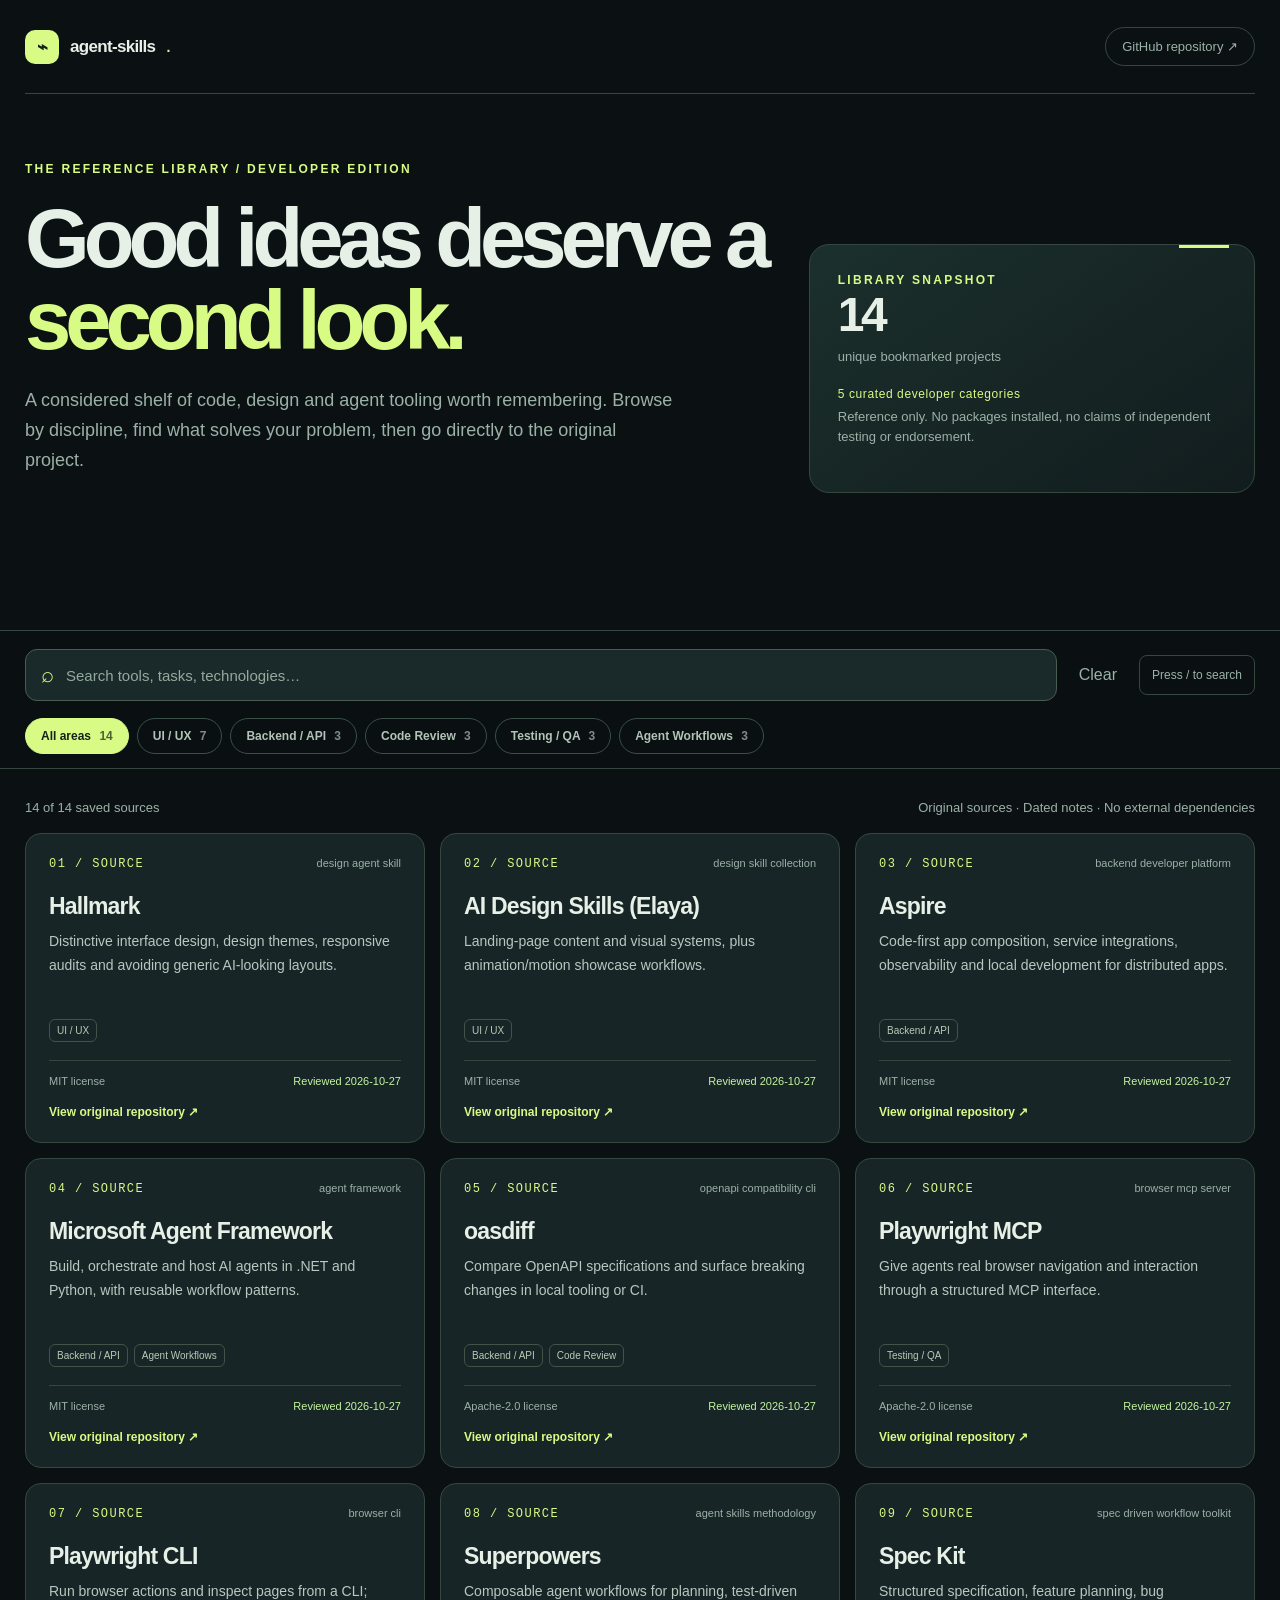
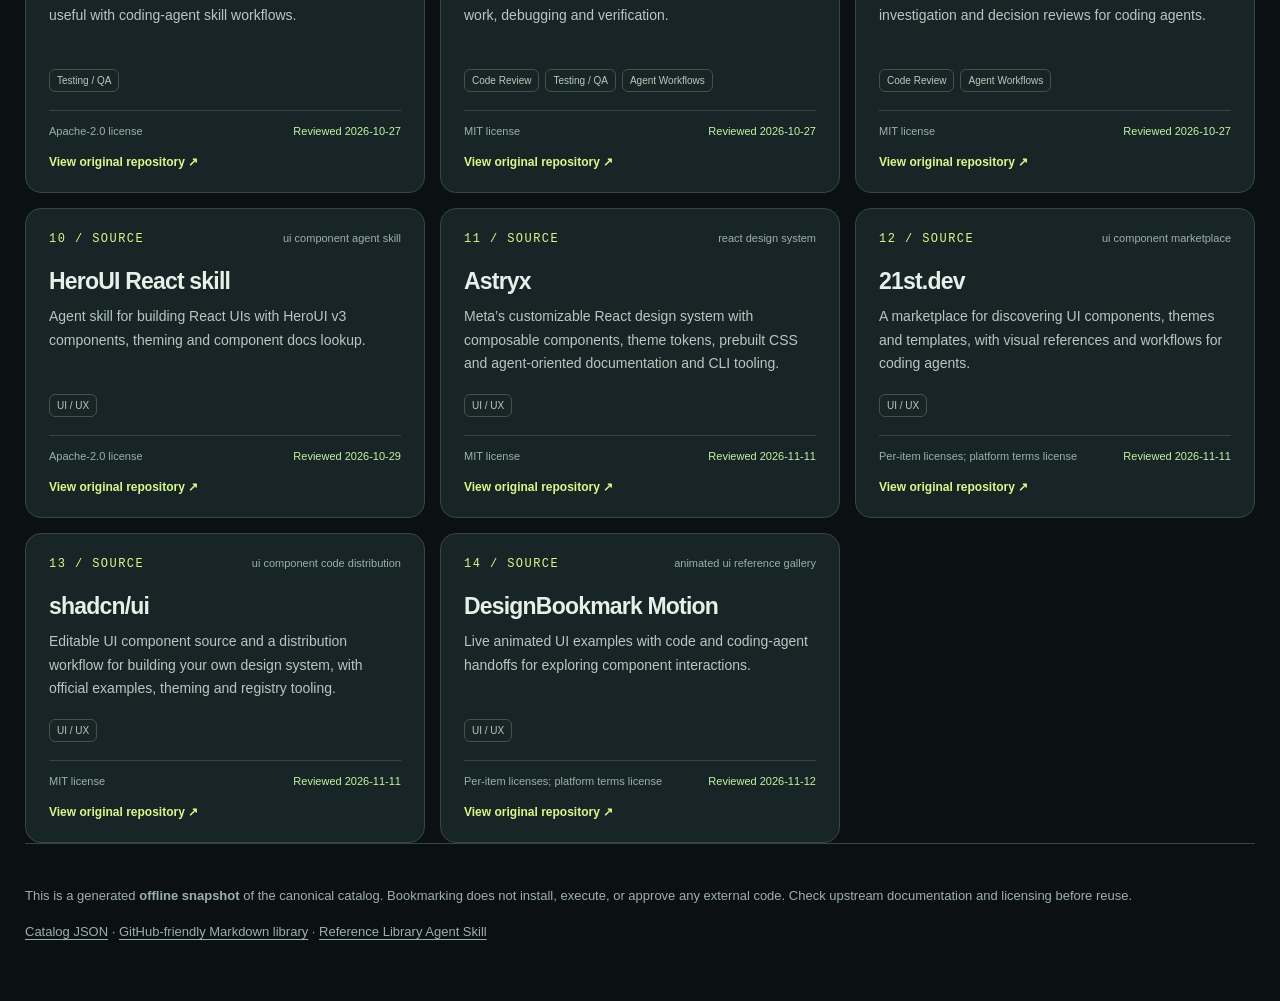
==== commit f7487c04: "docs: save DesignBookmark motion reference" ====
--- a/docs/library-explorer.html
+++ b/docs/library-explorer.html
@@ -172,7 +172,7 @@
     <p><a href="../skills/reference-library/references/catalog.json">Catalog JSON</a> · <a href="library.md">GitHub-friendly Markdown library</a> · <a href="../skills/reference-library/SKILL.md">Reference Library Agent Skill</a></p>
   </footer>
 </div>
-<script id="library-data" type="application/json">{"schema_version":1,"description":"Curated external project references, not vendored code or installed dependencies. Inspect upstream afresh before using.","entries":[{"id":"hallmark","name":"Hallmark","url":"https://github.com/Nutlope/hallmark","owner":"Nutlope","type":"design-agent-skill","license":"MIT","license_source":"https://github.com/Nutlope/hallmark/blob/main/LICENSE","reviewed_at":"2026-10-27","status":"reference-only","tags":["design","ui","ux","frontend","landing-page","website","redesign","visual-quality","design-review","themes","responsive","anti-slop","interfata","pagina","design-system"],"use_when":"Building or reviewing distinctive landing pages, web UI and visual systems; avoiding generic AI-looking layouts and checking responsive quality.","look_for":["Distinctive visual directions and theme selection rather than generic templates","Real browser-based visual checks, accessibility/contrast and responsive layouts","Audit/redesign workflow and preservation of existing functional behavior"],"cautions":["Its upstream install or invocation does not happen just because it is indexed here.","Theme count, rules and implementation can change; consult the live upstream skill before relying on details.","Design rules are inspiration, not a license to copy assets or make unsupported performance claims."],"categories":["ui-ux"],"summary":"Distinctive interface design, design themes, responsive audits and avoiding generic AI-looking layouts."},{"id":"ai-design-skills","name":"AI Design Skills (Elaya)","url":"https://github.com/elayadesign/ai-design-skills","owner":"elayadesign","type":"design-skill-collection","license":"MIT","license_source":"https://github.com/elayadesign/ai-design-skills/blob/main/LICENSE","reviewed_at":"2026-10-27","status":"reference-only","tags":["design","ui","ux","frontend","landing-page","website","copywriting","conversion","typography","design-system","motion","animation","showcase","video","interfata","pagina","animatie"],"use_when":"Planning a landing page from the audience and conversion goal, choosing a visual system, or producing motion demonstrations of an existing design.","look_for":["Landing-page-design: offer, audience, structure, conversion copy and visual rules","Design-to-motion: animated showcase from a static design; inspect current prerequisites upstream","Editable design values and explicit design constraints"],"cautions":["Read the specific upstream SKILL.md and its license/credits before using or adapting; some ideas reference additional upstream projects.","Do not invent conversion statistics, logos, testimonials or other proof.","A collection link is not evidence that its skills have been installed or tested in this project."],"categories":["ui-ux"],"summary":"Landing-page content and visual systems, plus animation/motion showcase workflows."},{"id":"microsoft-aspire","name":"Aspire","url":"https://github.com/microsoft/aspire","owner":"microsoft","type":"backend-developer-platform","license":"MIT","license_source":"https://github.com/microsoft/aspire/blob/main/LICENSE.TXT","reviewed_at":"2026-10-27","status":"reference-only","categories":["backend"],"summary":"Code-first app composition, service integrations, observability and local development for distributed apps.","tags":["dotnet","csharp","backend","api","microservices","observability","local-development","distributed","deployment","aspire"],"use_when":"Working on .NET or mixed-language distributed systems; debugging services, telemetry and local app orchestration.","look_for":["Official code-first app host and dashboard","Local orchestration and service integration patterns","OpenTelemetry and developer observability workflows"],"cautions":["This is a developer platform, not an Agent Skill.","Check supported versions and required runtimes before adoption.","External services and deployments need explicit authorization."]},{"id":"microsoft-agent-framework","name":"Microsoft Agent Framework","url":"https://github.com/microsoft/agent-framework","owner":"microsoft","type":"agent-framework","license":"MIT","license_source":"https://github.com/microsoft/agent-framework/blob/main/LICENSE","reviewed_at":"2026-10-27","status":"reference-only","categories":["backend","agent-workflows"],"summary":"Build, orchestrate and host AI agents in .NET and Python, with reusable workflow patterns.","tags":["dotnet","csharp","python","backend","agent","multi-agent","mcp","workflow","orchestration","llm","integration"],"use_when":"Building backend agents, durable workflows, MCP integrations or multi-agent orchestration in .NET or Python.","look_for":["Official agent orchestration and hosting examples","Agent Skills and MCP integration samples","Workflows, tool approval, observability and evaluation patterns"],"cautions":["Framework integration is not equivalent to installing an Agent Skill.","Choose a current version and review runtime, provider and hosting requirements.","Use test credentials and explicit approvals for external model or service calls."]},{"id":"oasdiff","name":"oasdiff","url":"https://github.com/oasdiff/oasdiff","owner":"oasdiff","type":"openapi-compatibility-cli","license":"Apache-2.0","license_source":"https://github.com/oasdiff/oasdiff/blob/main/LICENSE","reviewed_at":"2026-10-27","status":"reference-only","categories":["backend","review"],"summary":"Compare OpenAPI specifications and surface breaking changes in local tooling or CI.","tags":["backend","api","openapi","swagger","contract","breaking-changes","review","code-review","compatibility","ci"],"use_when":"Reviewing backend API changes, migrating consumers, auditing schema changes and adding compatibility checks to pull requests.","look_for":["Breaking-change rule catalog and accurate API diff semantics","PR review and CI integration patterns","Support for varied OpenAPI versions and schema compositions"],"cautions":["Use trusted local specs; hosted side-by-side features may upload or share contract details.","License is Apache-2.0, not MIT; retain applicable notices if importing material."]},{"id":"playwright-mcp","name":"Playwright MCP","url":"https://github.com/microsoft/playwright-mcp","owner":"microsoft","type":"browser-mcp-server","license":"Apache-2.0","license_source":"https://github.com/microsoft/playwright-mcp/blob/main/LICENSE","reviewed_at":"2026-10-27","status":"reference-only","categories":["testing"],"summary":"Give agents real browser navigation and interaction through a structured MCP interface.","tags":["browser","testing","qa","playwright","mcp","automation","e2e","accessibility","browser-testing"],"use_when":"An agent needs to inspect a safe local app, reproduce a user journey, or gather actual interactive browser evidence.","look_for":["Browser state lifecycle and isolated test sessions","Accessibility snapshots and deterministic page interaction","Agent client setup and permissions"],"cautions":["An MCP connection alone is not proof that a browser workflow succeeded.","Use local/staging environments; avoid customer accounts or live payments.","Upstream also recommends Playwright CLI+Skills for some token-sensitive coding workflows."]},{"id":"playwright-cli","name":"Playwright CLI","url":"https://github.com/microsoft/playwright-cli","owner":"microsoft","type":"browser-cli","license":"Apache-2.0","license_source":"https://github.com/microsoft/playwright-cli/blob/main/LICENSE","reviewed_at":"2026-10-27","status":"reference-only","categories":["testing"],"summary":"Run browser actions and inspect pages from a CLI; useful with coding-agent skill workflows.","tags":["testing","qa","browser","playwright","cli","e2e","screenshots","automation","agent-tools"],"use_when":"An agent or developer prefers concise shell-driven browser checks, screenshots, selector inspection or test reproduction.","look_for":["Browser CLI commands and skills integration","Browser screenshots and element inspection","Tradeoffs versus a persistent MCP browser session"],"cautions":["CLI automation is not a substitute for a safe test environment.","Verify client setup and isolation before testing live user journeys.","Do not execute upstream install scripts automatically just because this link is bookmarked."]},{"id":"superpowers","name":"Superpowers","url":"https://github.com/obra/superpowers","owner":"obra","type":"agent-skills-methodology","license":"MIT","license_source":"https://github.com/obra/superpowers/blob/main/LICENSE","reviewed_at":"2026-10-27","status":"reference-only","categories":["review","testing","agent-workflows"],"summary":"Composable agent workflows for planning, test-driven work, debugging and verification.","tags":["agent","workflow","review","code-review","testing","tdd","debugging","verification","planning","skills"],"use_when":"Reviewing plans, implementing changes with evidence, debugging systematically, or creating a repeatable test-first agent workflow.","look_for":["Verification-before-completion and clean evidence boundaries","Structured TDD and systematic debugging skills","Composable planning/review workflow, with realistic agent constraints"],"cautions":["Strong opinionated workflows may conflict with a project's agreed process.","Check what commands and subagents a particular host actually supports.","Do not reproduce its skill instructions without following the MIT license conditions."]},{"id":"spec-kit","name":"Spec Kit","url":"https://github.com/github/spec-kit","owner":"github","type":"spec-driven-workflow-toolkit","license":"MIT","license_source":"https://github.com/github/spec-kit/blob/main/LICENSE","reviewed_at":"2026-10-27","status":"reference-only","categories":["review","agent-workflows"],"summary":"Structured specification, feature planning, bug investigation and decision reviews for coding agents.","tags":["agent","workflow","planning","specification","spec-driven","review","code-review","requirements","bugs","engineering"],"use_when":"Starting a complex feature, reviewing ambiguous requirements or creating a traceable plan and decision record before implementation.","look_for":["Spec-driven feature process and review checkpoints","Bugfix and idea assessment workflows","Documented outcomes and repeatable templates"],"cautions":["Templates guide decisions but do not replace human review.","An entire process toolkit may be excessive for simple one-line tasks.","Verify tool and project integration requirements before introducing it."]},{"id":"heroui-react-skill","name":"HeroUI React skill","url":"https://github.com/heroui-inc/heroui/tree/v3/skills/heroui-react","owner":"heroui-inc","type":"ui-component-agent-skill","license":"Apache-2.0","license_source":"https://github.com/heroui-inc/heroui/blob/v3/skills/heroui-react/LICENSE.txt","reviewed_at":"2026-10-29","status":"reference-only","tags":["ui","react","components","component-library","tailwind","theming","dark-mode","accessibility","frontend","heroui"],"use_when":"Building React interfaces with HeroUI v3: choosing components, reading their props and examples, and setting up themes and dark mode.","look_for":["Component catalogue with props, examples and usage patterns for HeroUI v3","Scripts that list components and fetch their docs, source, styles and theme","Install scope: home directory by default, one project with HEROUI_SKILL_SCOPE=project"],"cautions":["Targets HeroUI v3 only; v2 patterns such as HeroUIProvider and framer-motion do not apply.","Install with npx skills add heroui-inc/heroui or the vendor's curl script; read a script before piping it to bash.","License is Apache-2.0, not MIT; retain applicable notices if importing material."],"categories":["ui-ux"],"summary":"Agent skill for building React UIs with HeroUI v3 components, theming and component docs lookup."},{"id":"astryx","name":"Astryx","url":"https://astryx.atmeta.com/components","owner":"meta","type":"react-design-system","license":"MIT","license_source":"https://github.com/meta/astryx/blob/main/LICENSE","reviewed_at":"2026-11-11","status":"reference-only","tags":["design-system","react","typescript","ui","frontend","components","themes","dark-mode","css","stylex","accessibility","cli","agent-ready","interfata"],"use_when":"Evaluating a customizable React design system, reusable UI components, themes and documented patterns that people and coding agents can use together.","look_for":["Official component gallery with examples by category: https://astryx.atmeta.com/components","Composable typed React components and documented interaction patterns","Theme customization through CSS custom properties and prebuilt CSS","CLI guidance for component documentation, templates, scaffolding and themes","Source repository and setup: https://github.com/meta/astryx"],"cautions":["Upstream currently labels Astryx beta and requires React 19 or later; verify compatibility and current package APIs before adoption.","StyleX is used internally; consult current setup and peer dependencies instead of assuming a drop-in replacement for an existing component library.","The lab package is not published; chart packages are canary-only at the review date. Verify package availability before depending on them.","Saved as a reference only: no Astryx packages, CLI or agent plugins are installed, and upstream accessibility claims have not been independently tested here."],"categories":["ui-ux"],"summary":"Meta’s customizable React design system with composable components, theme tokens, prebuilt CSS and agent-oriented documentation and CLI tooling."},{"id":"21st-dev","name":"21st.dev","url":"https://21st.dev/","owner":"21st Labs Inc. and individual creators","type":"ui-component-marketplace","license":"Per-item licenses; platform terms","license_source":"https://21st.dev/terms","reviewed_at":"2026-11-11","status":"reference-only","tags":["ui","frontend","react","components","templates","themes","design-inspiration","animation","landing-page","agent-prompts"],"use_when":"Browsing visual references, React component examples, themes and page templates before choosing an approach for a web interface.","look_for":["Component and template discovery organized by UI purpose","Visual examples for navigation, cards, inputs and animated sections","Creator-authored components and prompts for implementing selected UI ideas"],"cautions":["Marketplace content does not share one blanket open-source license; check each item and its original author before reuse.","Platform terms distinguish underlying component code from preview media and metadata; bookmarking does not grant redistribution rights.","Some features or items may require an account or paid plan; check current access terms.","Reference only: no component source, previews, media or catalog metadata are mirrored, and no CLI, MCP or dependency is installed."],"categories":["ui-ux"],"summary":"A marketplace for discovering UI components, themes and templates, with visual references and workflows for coding agents."},{"id":"shadcn-ui","name":"shadcn/ui","url":"https://ui.shadcn.com/docs/components","owner":"shadcn-ui","type":"ui-component-code-distribution","license":"MIT","license_source":"https://github.com/shadcn-ui/ui/blob/main/LICENSE.md","reviewed_at":"2026-11-11","status":"reference-only","tags":["ui","frontend","react","components","design-system","themes","registry","cli","component-source","tailwind"],"use_when":"Building a custom component system when you want the editable component source in your own project, with documented primitives and a consistent composition approach.","look_for":["Official component examples and installation instructions: https://ui.shadcn.com/docs/components","Editable component source, composable APIs and theme customization","Registry and CLI workflows for distributing selected components","Original source repository: https://github.com/shadcn-ui/ui"],"cautions":["Adopting editable source means maintaining local changes and deliberately reviewing upstream updates.","Check the current framework, styling and primitive dependencies for the selected component and installation path.","The upstream MIT license does not automatically cover unrelated third-party registry items, assets or dependencies; verify their own notices.","Reference only: no components, CLI, registry items or agent skills are installed by saving this link."],"categories":["ui-ux"],"summary":"Editable UI component source and a distribution workflow for building your own design system, with official examples, theming and registry tooling."}],"categories":[{"id":"ui-ux","name":"UI / UX","tagline":"Interfaces, visual systems, motion and meaningful first impressions.","icon":"✦"},{"id":"backend","name":"Backend / API","tagline":"Services, .NET orchestration, API contracts and agent infrastructure.","icon":"⌘"},{"id":"review","name":"Code Review","tagline":"Spot regressions, interrogate assumptions and review changes before shipping.","icon":"◎"},{"id":"testing","name":"Testing / QA","tagline":"Real-browser evidence, reproducible checks and test-first workflows.","icon":"◇"},{"id":"agent-workflows","name":"Agent Workflows","tagline":"Structured planning, tool use, context and multi-agent engineering.","icon":"↗"},{"id":"inbox","name":"Inbox / To Review","tagline":"Newly saved links that still need classification and verification.","icon":"+"}]}</script>
+<script id="library-data" type="application/json">{"schema_version":1,"description":"Curated external project references, not vendored code or installed dependencies. Inspect upstream afresh before using.","entries":[{"id":"hallmark","name":"Hallmark","url":"https://github.com/Nutlope/hallmark","owner":"Nutlope","type":"design-agent-skill","license":"MIT","license_source":"https://github.com/Nutlope/hallmark/blob/main/LICENSE","reviewed_at":"2026-10-27","status":"reference-only","tags":["design","ui","ux","frontend","landing-page","website","redesign","visual-quality","design-review","themes","responsive","anti-slop","interfata","pagina","design-system"],"use_when":"Building or reviewing distinctive landing pages, web UI and visual systems; avoiding generic AI-looking layouts and checking responsive quality.","look_for":["Distinctive visual directions and theme selection rather than generic templates","Real browser-based visual checks, accessibility/contrast and responsive layouts","Audit/redesign workflow and preservation of existing functional behavior"],"cautions":["Its upstream install or invocation does not happen just because it is indexed here.","Theme count, rules and implementation can change; consult the live upstream skill before relying on details.","Design rules are inspiration, not a license to copy assets or make unsupported performance claims."],"categories":["ui-ux"],"summary":"Distinctive interface design, design themes, responsive audits and avoiding generic AI-looking layouts."},{"id":"ai-design-skills","name":"AI Design Skills (Elaya)","url":"https://github.com/elayadesign/ai-design-skills","owner":"elayadesign","type":"design-skill-collection","license":"MIT","license_source":"https://github.com/elayadesign/ai-design-skills/blob/main/LICENSE","reviewed_at":"2026-10-27","status":"reference-only","tags":["design","ui","ux","frontend","landing-page","website","copywriting","conversion","typography","design-system","motion","animation","showcase","video","interfata","pagina","animatie"],"use_when":"Planning a landing page from the audience and conversion goal, choosing a visual system, or producing motion demonstrations of an existing design.","look_for":["Landing-page-design: offer, audience, structure, conversion copy and visual rules","Design-to-motion: animated showcase from a static design; inspect current prerequisites upstream","Editable design values and explicit design constraints"],"cautions":["Read the specific upstream SKILL.md and its license/credits before using or adapting; some ideas reference additional upstream projects.","Do not invent conversion statistics, logos, testimonials or other proof.","A collection link is not evidence that its skills have been installed or tested in this project."],"categories":["ui-ux"],"summary":"Landing-page content and visual systems, plus animation/motion showcase workflows."},{"id":"microsoft-aspire","name":"Aspire","url":"https://github.com/microsoft/aspire","owner":"microsoft","type":"backend-developer-platform","license":"MIT","license_source":"https://github.com/microsoft/aspire/blob/main/LICENSE.TXT","reviewed_at":"2026-10-27","status":"reference-only","categories":["backend"],"summary":"Code-first app composition, service integrations, observability and local development for distributed apps.","tags":["dotnet","csharp","backend","api","microservices","observability","local-development","distributed","deployment","aspire"],"use_when":"Working on .NET or mixed-language distributed systems; debugging services, telemetry and local app orchestration.","look_for":["Official code-first app host and dashboard","Local orchestration and service integration patterns","OpenTelemetry and developer observability workflows"],"cautions":["This is a developer platform, not an Agent Skill.","Check supported versions and required runtimes before adoption.","External services and deployments need explicit authorization."]},{"id":"microsoft-agent-framework","name":"Microsoft Agent Framework","url":"https://github.com/microsoft/agent-framework","owner":"microsoft","type":"agent-framework","license":"MIT","license_source":"https://github.com/microsoft/agent-framework/blob/main/LICENSE","reviewed_at":"2026-10-27","status":"reference-only","categories":["backend","agent-workflows"],"summary":"Build, orchestrate and host AI agents in .NET and Python, with reusable workflow patterns.","tags":["dotnet","csharp","python","backend","agent","multi-agent","mcp","workflow","orchestration","llm","integration"],"use_when":"Building backend agents, durable workflows, MCP integrations or multi-agent orchestration in .NET or Python.","look_for":["Official agent orchestration and hosting examples","Agent Skills and MCP integration samples","Workflows, tool approval, observability and evaluation patterns"],"cautions":["Framework integration is not equivalent to installing an Agent Skill.","Choose a current version and review runtime, provider and hosting requirements.","Use test credentials and explicit approvals for external model or service calls."]},{"id":"oasdiff","name":"oasdiff","url":"https://github.com/oasdiff/oasdiff","owner":"oasdiff","type":"openapi-compatibility-cli","license":"Apache-2.0","license_source":"https://github.com/oasdiff/oasdiff/blob/main/LICENSE","reviewed_at":"2026-10-27","status":"reference-only","categories":["backend","review"],"summary":"Compare OpenAPI specifications and surface breaking changes in local tooling or CI.","tags":["backend","api","openapi","swagger","contract","breaking-changes","review","code-review","compatibility","ci"],"use_when":"Reviewing backend API changes, migrating consumers, auditing schema changes and adding compatibility checks to pull requests.","look_for":["Breaking-change rule catalog and accurate API diff semantics","PR review and CI integration patterns","Support for varied OpenAPI versions and schema compositions"],"cautions":["Use trusted local specs; hosted side-by-side features may upload or share contract details.","License is Apache-2.0, not MIT; retain applicable notices if importing material."]},{"id":"playwright-mcp","name":"Playwright MCP","url":"https://github.com/microsoft/playwright-mcp","owner":"microsoft","type":"browser-mcp-server","license":"Apache-2.0","license_source":"https://github.com/microsoft/playwright-mcp/blob/main/LICENSE","reviewed_at":"2026-10-27","status":"reference-only","categories":["testing"],"summary":"Give agents real browser navigation and interaction through a structured MCP interface.","tags":["browser","testing","qa","playwright","mcp","automation","e2e","accessibility","browser-testing"],"use_when":"An agent needs to inspect a safe local app, reproduce a user journey, or gather actual interactive browser evidence.","look_for":["Browser state lifecycle and isolated test sessions","Accessibility snapshots and deterministic page interaction","Agent client setup and permissions"],"cautions":["An MCP connection alone is not proof that a browser workflow succeeded.","Use local/staging environments; avoid customer accounts or live payments.","Upstream also recommends Playwright CLI+Skills for some token-sensitive coding workflows."]},{"id":"playwright-cli","name":"Playwright CLI","url":"https://github.com/microsoft/playwright-cli","owner":"microsoft","type":"browser-cli","license":"Apache-2.0","license_source":"https://github.com/microsoft/playwright-cli/blob/main/LICENSE","reviewed_at":"2026-10-27","status":"reference-only","categories":["testing"],"summary":"Run browser actions and inspect pages from a CLI; useful with coding-agent skill workflows.","tags":["testing","qa","browser","playwright","cli","e2e","screenshots","automation","agent-tools"],"use_when":"An agent or developer prefers concise shell-driven browser checks, screenshots, selector inspection or test reproduction.","look_for":["Browser CLI commands and skills integration","Browser screenshots and element inspection","Tradeoffs versus a persistent MCP browser session"],"cautions":["CLI automation is not a substitute for a safe test environment.","Verify client setup and isolation before testing live user journeys.","Do not execute upstream install scripts automatically just because this link is bookmarked."]},{"id":"superpowers","name":"Superpowers","url":"https://github.com/obra/superpowers","owner":"obra","type":"agent-skills-methodology","license":"MIT","license_source":"https://github.com/obra/superpowers/blob/main/LICENSE","reviewed_at":"2026-10-27","status":"reference-only","categories":["review","testing","agent-workflows"],"summary":"Composable agent workflows for planning, test-driven work, debugging and verification.","tags":["agent","workflow","review","code-review","testing","tdd","debugging","verification","planning","skills"],"use_when":"Reviewing plans, implementing changes with evidence, debugging systematically, or creating a repeatable test-first agent workflow.","look_for":["Verification-before-completion and clean evidence boundaries","Structured TDD and systematic debugging skills","Composable planning/review workflow, with realistic agent constraints"],"cautions":["Strong opinionated workflows may conflict with a project's agreed process.","Check what commands and subagents a particular host actually supports.","Do not reproduce its skill instructions without following the MIT license conditions."]},{"id":"spec-kit","name":"Spec Kit","url":"https://github.com/github/spec-kit","owner":"github","type":"spec-driven-workflow-toolkit","license":"MIT","license_source":"https://github.com/github/spec-kit/blob/main/LICENSE","reviewed_at":"2026-10-27","status":"reference-only","categories":["review","agent-workflows"],"summary":"Structured specification, feature planning, bug investigation and decision reviews for coding agents.","tags":["agent","workflow","planning","specification","spec-driven","review","code-review","requirements","bugs","engineering"],"use_when":"Starting a complex feature, reviewing ambiguous requirements or creating a traceable plan and decision record before implementation.","look_for":["Spec-driven feature process and review checkpoints","Bugfix and idea assessment workflows","Documented outcomes and repeatable templates"],"cautions":["Templates guide decisions but do not replace human review.","An entire process toolkit may be excessive for simple one-line tasks.","Verify tool and project integration requirements before introducing it."]},{"id":"heroui-react-skill","name":"HeroUI React skill","url":"https://github.com/heroui-inc/heroui/tree/v3/skills/heroui-react","owner":"heroui-inc","type":"ui-component-agent-skill","license":"Apache-2.0","license_source":"https://github.com/heroui-inc/heroui/blob/v3/skills/heroui-react/LICENSE.txt","reviewed_at":"2026-10-29","status":"reference-only","tags":["ui","react","components","component-library","tailwind","theming","dark-mode","accessibility","frontend","heroui"],"use_when":"Building React interfaces with HeroUI v3: choosing components, reading their props and examples, and setting up themes and dark mode.","look_for":["Component catalogue with props, examples and usage patterns for HeroUI v3","Scripts that list components and fetch their docs, source, styles and theme","Install scope: home directory by default, one project with HEROUI_SKILL_SCOPE=project"],"cautions":["Targets HeroUI v3 only; v2 patterns such as HeroUIProvider and framer-motion do not apply.","Install with npx skills add heroui-inc/heroui or the vendor's curl script; read a script before piping it to bash.","License is Apache-2.0, not MIT; retain applicable notices if importing material."],"categories":["ui-ux"],"summary":"Agent skill for building React UIs with HeroUI v3 components, theming and component docs lookup."},{"id":"astryx","name":"Astryx","url":"https://astryx.atmeta.com/components","owner":"meta","type":"react-design-system","license":"MIT","license_source":"https://github.com/meta/astryx/blob/main/LICENSE","reviewed_at":"2026-11-11","status":"reference-only","tags":["design-system","react","typescript","ui","frontend","components","themes","dark-mode","css","stylex","accessibility","cli","agent-ready","interfata"],"use_when":"Evaluating a customizable React design system, reusable UI components, themes and documented patterns that people and coding agents can use together.","look_for":["Official component gallery with examples by category: https://astryx.atmeta.com/components","Composable typed React components and documented interaction patterns","Theme customization through CSS custom properties and prebuilt CSS","CLI guidance for component documentation, templates, scaffolding and themes","Source repository and setup: https://github.com/meta/astryx"],"cautions":["Upstream currently labels Astryx beta and requires React 19 or later; verify compatibility and current package APIs before adoption.","StyleX is used internally; consult current setup and peer dependencies instead of assuming a drop-in replacement for an existing component library.","The lab package is not published; chart packages are canary-only at the review date. Verify package availability before depending on them.","Saved as a reference only: no Astryx packages, CLI or agent plugins are installed, and upstream accessibility claims have not been independently tested here."],"categories":["ui-ux"],"summary":"Meta’s customizable React design system with composable components, theme tokens, prebuilt CSS and agent-oriented documentation and CLI tooling."},{"id":"21st-dev","name":"21st.dev","url":"https://21st.dev/","owner":"21st Labs Inc. and individual creators","type":"ui-component-marketplace","license":"Per-item licenses; platform terms","license_source":"https://21st.dev/terms","reviewed_at":"2026-11-11","status":"reference-only","tags":["ui","frontend","react","components","templates","themes","design-inspiration","animation","landing-page","agent-prompts"],"use_when":"Browsing visual references, React component examples, themes and page templates before choosing an approach for a web interface.","look_for":["Component and template discovery organized by UI purpose","Visual examples for navigation, cards, inputs and animated sections","Creator-authored components and prompts for implementing selected UI ideas"],"cautions":["Marketplace content does not share one blanket open-source license; check each item and its original author before reuse.","Platform terms distinguish underlying component code from preview media and metadata; bookmarking does not grant redistribution rights.","Some features or items may require an account or paid plan; check current access terms.","Reference only: no component source, previews, media or catalog metadata are mirrored, and no CLI, MCP or dependency is installed."],"categories":["ui-ux"],"summary":"A marketplace for discovering UI components, themes and templates, with visual references and workflows for coding agents."},{"id":"shadcn-ui","name":"shadcn/ui","url":"https://ui.shadcn.com/docs/components","owner":"shadcn-ui","type":"ui-component-code-distribution","license":"MIT","license_source":"https://github.com/shadcn-ui/ui/blob/main/LICENSE.md","reviewed_at":"2026-11-11","status":"reference-only","tags":["ui","frontend","react","components","design-system","themes","registry","cli","component-source","tailwind"],"use_when":"Building a custom component system when you want the editable component source in your own project, with documented primitives and a consistent composition approach.","look_for":["Official component examples and installation instructions: https://ui.shadcn.com/docs/components","Editable component source, composable APIs and theme customization","Registry and CLI workflows for distributing selected components","Original source repository: https://github.com/shadcn-ui/ui"],"cautions":["Adopting editable source means maintaining local changes and deliberately reviewing upstream updates.","Check the current framework, styling and primitive dependencies for the selected component and installation path.","The upstream MIT license does not automatically cover unrelated third-party registry items, assets or dependencies; verify their own notices.","Reference only: no components, CLI, registry items or agent skills are installed by saving this link."],"categories":["ui-ux"],"summary":"Editable UI component source and a distribution workflow for building your own design system, with official examples, theming and registry tooling."},{"id":"designbookmark-motion","name":"DesignBookmark Motion","url":"https://designbookmark.com/motion","owner":"DesignBookmark and linked component authors","type":"animated-ui-reference-gallery","license":"Per-item licenses; platform terms","license_source":"https://designbookmark.com/terms","reviewed_at":"2026-11-12","status":"reference-only","categories":["ui-ux"],"summary":"Live animated UI examples with code and coding-agent handoffs for exploring component interactions.","tags":["ui","frontend","motion","animation","microinteractions","components","buttons","inputs","navigation","cards","agent-prompts","animatie"],"use_when":"Choosing a concrete animation or interaction for a UI component and showing a coding agent the intended behavior before implementation.","look_for":["Live examples grouped into buttons, inputs, navigation, cards, AI and text","Code-copy and Claude/Codex handoff controls for selected examples","Original component sources linked for third-party examples"],"cautions":["The gallery and directory terms do not establish one open-source license for all component code; verify the original component license and dependencies before copying.","Examples have not been tested here for keyboard access, reduced motion, performance or framework compatibility.","Reference only: no component code, preview media, skills or dependencies are installed or mirrored."]}],"categories":[{"id":"ui-ux","name":"UI / UX","tagline":"Interfaces, visual systems, motion and meaningful first impressions.","icon":"✦"},{"id":"backend","name":"Backend / API","tagline":"Services, .NET orchestration, API contracts and agent infrastructure.","icon":"⌘"},{"id":"review","name":"Code Review","tagline":"Spot regressions, interrogate assumptions and review changes before shipping.","icon":"◎"},{"id":"testing","name":"Testing / QA","tagline":"Real-browser evidence, reproducible checks and test-first workflows.","icon":"◇"},{"id":"agent-workflows","name":"Agent Workflows","tagline":"Structured planning, tool use, context and multi-agent engineering.","icon":"↗"},{"id":"inbox","name":"Inbox / To Review","tagline":"Newly saved links that still need classification and verification.","icon":"+"}]}</script>
 <script>
 (function () {
   "use strict";
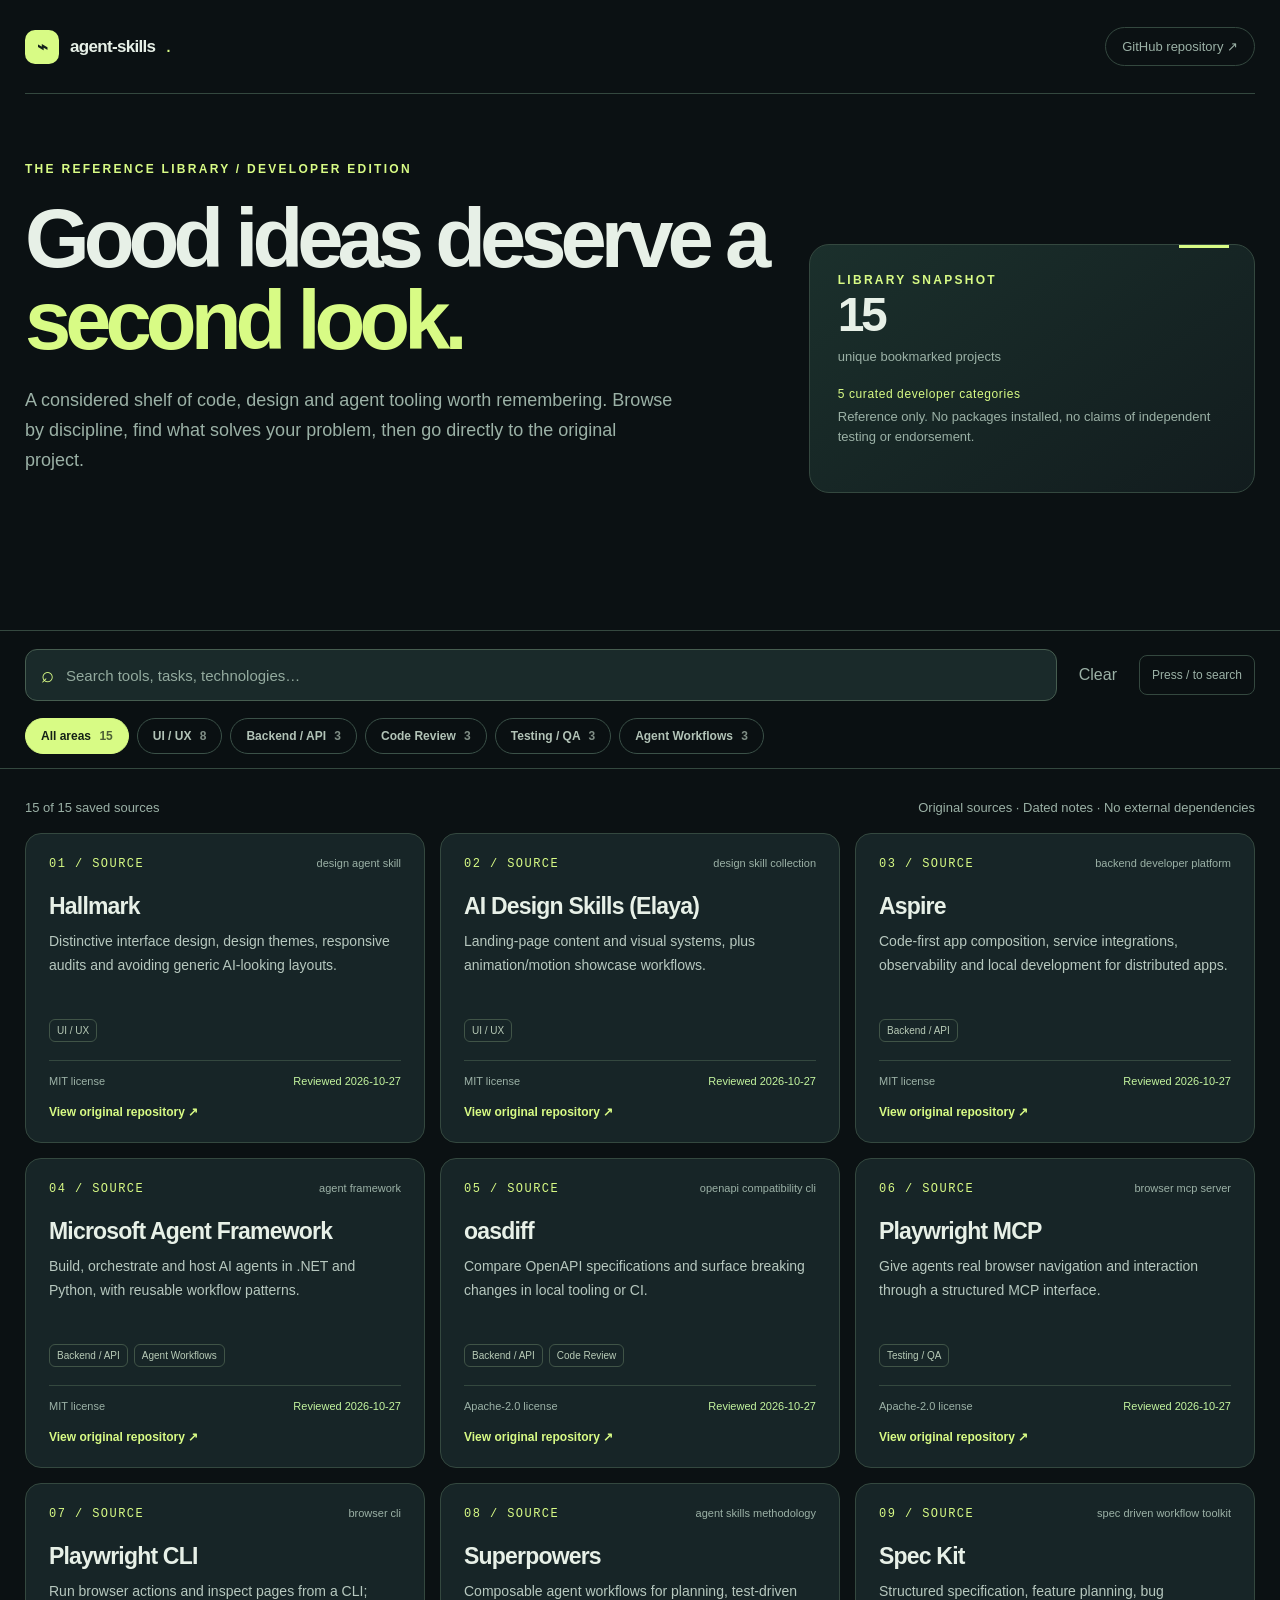
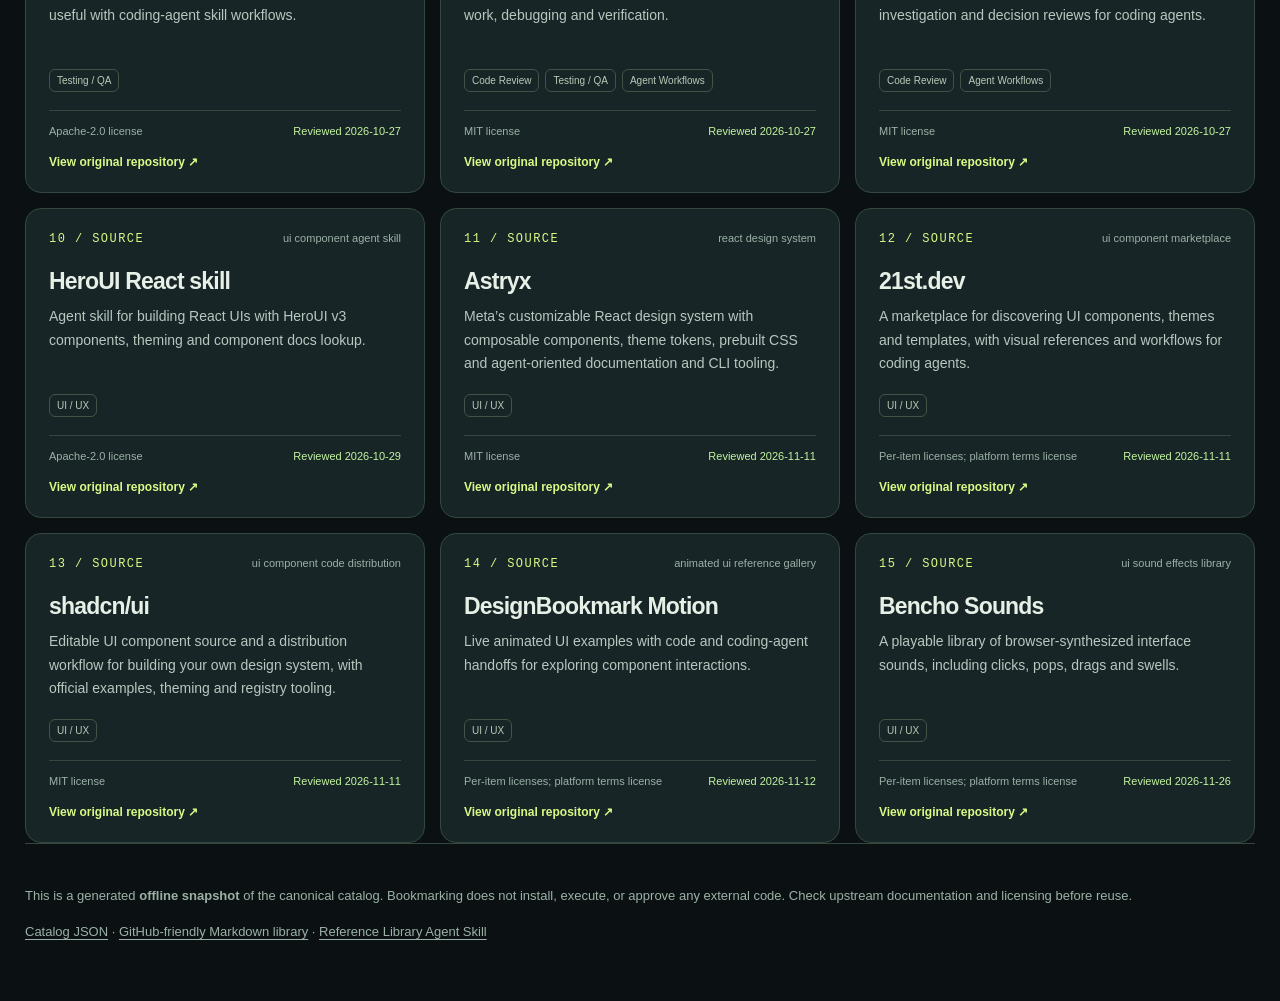
==== commit 7ccebce5: "docs: add Bencho Sounds to the reference library" ====
--- a/docs/library-explorer.html
+++ b/docs/library-explorer.html
@@ -172,7 +172,7 @@
     <p><a href="../skills/reference-library/references/catalog.json">Catalog JSON</a> · <a href="library.md">GitHub-friendly Markdown library</a> · <a href="../skills/reference-library/SKILL.md">Reference Library Agent Skill</a></p>
   </footer>
 </div>
-<script id="library-data" type="application/json">{"schema_version":1,"description":"Curated external project references, not vendored code or installed dependencies. Inspect upstream afresh before using.","entries":[{"id":"hallmark","name":"Hallmark","url":"https://github.com/Nutlope/hallmark","owner":"Nutlope","type":"design-agent-skill","license":"MIT","license_source":"https://github.com/Nutlope/hallmark/blob/main/LICENSE","reviewed_at":"2026-10-27","status":"reference-only","tags":["design","ui","ux","frontend","landing-page","website","redesign","visual-quality","design-review","themes","responsive","anti-slop","interfata","pagina","design-system"],"use_when":"Building or reviewing distinctive landing pages, web UI and visual systems; avoiding generic AI-looking layouts and checking responsive quality.","look_for":["Distinctive visual directions and theme selection rather than generic templates","Real browser-based visual checks, accessibility/contrast and responsive layouts","Audit/redesign workflow and preservation of existing functional behavior"],"cautions":["Its upstream install or invocation does not happen just because it is indexed here.","Theme count, rules and implementation can change; consult the live upstream skill before relying on details.","Design rules are inspiration, not a license to copy assets or make unsupported performance claims."],"categories":["ui-ux"],"summary":"Distinctive interface design, design themes, responsive audits and avoiding generic AI-looking layouts."},{"id":"ai-design-skills","name":"AI Design Skills (Elaya)","url":"https://github.com/elayadesign/ai-design-skills","owner":"elayadesign","type":"design-skill-collection","license":"MIT","license_source":"https://github.com/elayadesign/ai-design-skills/blob/main/LICENSE","reviewed_at":"2026-10-27","status":"reference-only","tags":["design","ui","ux","frontend","landing-page","website","copywriting","conversion","typography","design-system","motion","animation","showcase","video","interfata","pagina","animatie"],"use_when":"Planning a landing page from the audience and conversion goal, choosing a visual system, or producing motion demonstrations of an existing design.","look_for":["Landing-page-design: offer, audience, structure, conversion copy and visual rules","Design-to-motion: animated showcase from a static design; inspect current prerequisites upstream","Editable design values and explicit design constraints"],"cautions":["Read the specific upstream SKILL.md and its license/credits before using or adapting; some ideas reference additional upstream projects.","Do not invent conversion statistics, logos, testimonials or other proof.","A collection link is not evidence that its skills have been installed or tested in this project."],"categories":["ui-ux"],"summary":"Landing-page content and visual systems, plus animation/motion showcase workflows."},{"id":"microsoft-aspire","name":"Aspire","url":"https://github.com/microsoft/aspire","owner":"microsoft","type":"backend-developer-platform","license":"MIT","license_source":"https://github.com/microsoft/aspire/blob/main/LICENSE.TXT","reviewed_at":"2026-10-27","status":"reference-only","categories":["backend"],"summary":"Code-first app composition, service integrations, observability and local development for distributed apps.","tags":["dotnet","csharp","backend","api","microservices","observability","local-development","distributed","deployment","aspire"],"use_when":"Working on .NET or mixed-language distributed systems; debugging services, telemetry and local app orchestration.","look_for":["Official code-first app host and dashboard","Local orchestration and service integration patterns","OpenTelemetry and developer observability workflows"],"cautions":["This is a developer platform, not an Agent Skill.","Check supported versions and required runtimes before adoption.","External services and deployments need explicit authorization."]},{"id":"microsoft-agent-framework","name":"Microsoft Agent Framework","url":"https://github.com/microsoft/agent-framework","owner":"microsoft","type":"agent-framework","license":"MIT","license_source":"https://github.com/microsoft/agent-framework/blob/main/LICENSE","reviewed_at":"2026-10-27","status":"reference-only","categories":["backend","agent-workflows"],"summary":"Build, orchestrate and host AI agents in .NET and Python, with reusable workflow patterns.","tags":["dotnet","csharp","python","backend","agent","multi-agent","mcp","workflow","orchestration","llm","integration"],"use_when":"Building backend agents, durable workflows, MCP integrations or multi-agent orchestration in .NET or Python.","look_for":["Official agent orchestration and hosting examples","Agent Skills and MCP integration samples","Workflows, tool approval, observability and evaluation patterns"],"cautions":["Framework integration is not equivalent to installing an Agent Skill.","Choose a current version and review runtime, provider and hosting requirements.","Use test credentials and explicit approvals for external model or service calls."]},{"id":"oasdiff","name":"oasdiff","url":"https://github.com/oasdiff/oasdiff","owner":"oasdiff","type":"openapi-compatibility-cli","license":"Apache-2.0","license_source":"https://github.com/oasdiff/oasdiff/blob/main/LICENSE","reviewed_at":"2026-10-27","status":"reference-only","categories":["backend","review"],"summary":"Compare OpenAPI specifications and surface breaking changes in local tooling or CI.","tags":["backend","api","openapi","swagger","contract","breaking-changes","review","code-review","compatibility","ci"],"use_when":"Reviewing backend API changes, migrating consumers, auditing schema changes and adding compatibility checks to pull requests.","look_for":["Breaking-change rule catalog and accurate API diff semantics","PR review and CI integration patterns","Support for varied OpenAPI versions and schema compositions"],"cautions":["Use trusted local specs; hosted side-by-side features may upload or share contract details.","License is Apache-2.0, not MIT; retain applicable notices if importing material."]},{"id":"playwright-mcp","name":"Playwright MCP","url":"https://github.com/microsoft/playwright-mcp","owner":"microsoft","type":"browser-mcp-server","license":"Apache-2.0","license_source":"https://github.com/microsoft/playwright-mcp/blob/main/LICENSE","reviewed_at":"2026-10-27","status":"reference-only","categories":["testing"],"summary":"Give agents real browser navigation and interaction through a structured MCP interface.","tags":["browser","testing","qa","playwright","mcp","automation","e2e","accessibility","browser-testing"],"use_when":"An agent needs to inspect a safe local app, reproduce a user journey, or gather actual interactive browser evidence.","look_for":["Browser state lifecycle and isolated test sessions","Accessibility snapshots and deterministic page interaction","Agent client setup and permissions"],"cautions":["An MCP connection alone is not proof that a browser workflow succeeded.","Use local/staging environments; avoid customer accounts or live payments.","Upstream also recommends Playwright CLI+Skills for some token-sensitive coding workflows."]},{"id":"playwright-cli","name":"Playwright CLI","url":"https://github.com/microsoft/playwright-cli","owner":"microsoft","type":"browser-cli","license":"Apache-2.0","license_source":"https://github.com/microsoft/playwright-cli/blob/main/LICENSE","reviewed_at":"2026-10-27","status":"reference-only","categories":["testing"],"summary":"Run browser actions and inspect pages from a CLI; useful with coding-agent skill workflows.","tags":["testing","qa","browser","playwright","cli","e2e","screenshots","automation","agent-tools"],"use_when":"An agent or developer prefers concise shell-driven browser checks, screenshots, selector inspection or test reproduction.","look_for":["Browser CLI commands and skills integration","Browser screenshots and element inspection","Tradeoffs versus a persistent MCP browser session"],"cautions":["CLI automation is not a substitute for a safe test environment.","Verify client setup and isolation before testing live user journeys.","Do not execute upstream install scripts automatically just because this link is bookmarked."]},{"id":"superpowers","name":"Superpowers","url":"https://github.com/obra/superpowers","owner":"obra","type":"agent-skills-methodology","license":"MIT","license_source":"https://github.com/obra/superpowers/blob/main/LICENSE","reviewed_at":"2026-10-27","status":"reference-only","categories":["review","testing","agent-workflows"],"summary":"Composable agent workflows for planning, test-driven work, debugging and verification.","tags":["agent","workflow","review","code-review","testing","tdd","debugging","verification","planning","skills"],"use_when":"Reviewing plans, implementing changes with evidence, debugging systematically, or creating a repeatable test-first agent workflow.","look_for":["Verification-before-completion and clean evidence boundaries","Structured TDD and systematic debugging skills","Composable planning/review workflow, with realistic agent constraints"],"cautions":["Strong opinionated workflows may conflict with a project's agreed process.","Check what commands and subagents a particular host actually supports.","Do not reproduce its skill instructions without following the MIT license conditions."]},{"id":"spec-kit","name":"Spec Kit","url":"https://github.com/github/spec-kit","owner":"github","type":"spec-driven-workflow-toolkit","license":"MIT","license_source":"https://github.com/github/spec-kit/blob/main/LICENSE","reviewed_at":"2026-10-27","status":"reference-only","categories":["review","agent-workflows"],"summary":"Structured specification, feature planning, bug investigation and decision reviews for coding agents.","tags":["agent","workflow","planning","specification","spec-driven","review","code-review","requirements","bugs","engineering"],"use_when":"Starting a complex feature, reviewing ambiguous requirements or creating a traceable plan and decision record before implementation.","look_for":["Spec-driven feature process and review checkpoints","Bugfix and idea assessment workflows","Documented outcomes and repeatable templates"],"cautions":["Templates guide decisions but do not replace human review.","An entire process toolkit may be excessive for simple one-line tasks.","Verify tool and project integration requirements before introducing it."]},{"id":"heroui-react-skill","name":"HeroUI React skill","url":"https://github.com/heroui-inc/heroui/tree/v3/skills/heroui-react","owner":"heroui-inc","type":"ui-component-agent-skill","license":"Apache-2.0","license_source":"https://github.com/heroui-inc/heroui/blob/v3/skills/heroui-react/LICENSE.txt","reviewed_at":"2026-10-29","status":"reference-only","tags":["ui","react","components","component-library","tailwind","theming","dark-mode","accessibility","frontend","heroui"],"use_when":"Building React interfaces with HeroUI v3: choosing components, reading their props and examples, and setting up themes and dark mode.","look_for":["Component catalogue with props, examples and usage patterns for HeroUI v3","Scripts that list components and fetch their docs, source, styles and theme","Install scope: home directory by default, one project with HEROUI_SKILL_SCOPE=project"],"cautions":["Targets HeroUI v3 only; v2 patterns such as HeroUIProvider and framer-motion do not apply.","Install with npx skills add heroui-inc/heroui or the vendor's curl script; read a script before piping it to bash.","License is Apache-2.0, not MIT; retain applicable notices if importing material."],"categories":["ui-ux"],"summary":"Agent skill for building React UIs with HeroUI v3 components, theming and component docs lookup."},{"id":"astryx","name":"Astryx","url":"https://astryx.atmeta.com/components","owner":"meta","type":"react-design-system","license":"MIT","license_source":"https://github.com/meta/astryx/blob/main/LICENSE","reviewed_at":"2026-11-11","status":"reference-only","tags":["design-system","react","typescript","ui","frontend","components","themes","dark-mode","css","stylex","accessibility","cli","agent-ready","interfata"],"use_when":"Evaluating a customizable React design system, reusable UI components, themes and documented patterns that people and coding agents can use together.","look_for":["Official component gallery with examples by category: https://astryx.atmeta.com/components","Composable typed React components and documented interaction patterns","Theme customization through CSS custom properties and prebuilt CSS","CLI guidance for component documentation, templates, scaffolding and themes","Source repository and setup: https://github.com/meta/astryx"],"cautions":["Upstream currently labels Astryx beta and requires React 19 or later; verify compatibility and current package APIs before adoption.","StyleX is used internally; consult current setup and peer dependencies instead of assuming a drop-in replacement for an existing component library.","The lab package is not published; chart packages are canary-only at the review date. Verify package availability before depending on them.","Saved as a reference only: no Astryx packages, CLI or agent plugins are installed, and upstream accessibility claims have not been independently tested here."],"categories":["ui-ux"],"summary":"Meta’s customizable React design system with composable components, theme tokens, prebuilt CSS and agent-oriented documentation and CLI tooling."},{"id":"21st-dev","name":"21st.dev","url":"https://21st.dev/","owner":"21st Labs Inc. and individual creators","type":"ui-component-marketplace","license":"Per-item licenses; platform terms","license_source":"https://21st.dev/terms","reviewed_at":"2026-11-11","status":"reference-only","tags":["ui","frontend","react","components","templates","themes","design-inspiration","animation","landing-page","agent-prompts"],"use_when":"Browsing visual references, React component examples, themes and page templates before choosing an approach for a web interface.","look_for":["Component and template discovery organized by UI purpose","Visual examples for navigation, cards, inputs and animated sections","Creator-authored components and prompts for implementing selected UI ideas"],"cautions":["Marketplace content does not share one blanket open-source license; check each item and its original author before reuse.","Platform terms distinguish underlying component code from preview media and metadata; bookmarking does not grant redistribution rights.","Some features or items may require an account or paid plan; check current access terms.","Reference only: no component source, previews, media or catalog metadata are mirrored, and no CLI, MCP or dependency is installed."],"categories":["ui-ux"],"summary":"A marketplace for discovering UI components, themes and templates, with visual references and workflows for coding agents."},{"id":"shadcn-ui","name":"shadcn/ui","url":"https://ui.shadcn.com/docs/components","owner":"shadcn-ui","type":"ui-component-code-distribution","license":"MIT","license_source":"https://github.com/shadcn-ui/ui/blob/main/LICENSE.md","reviewed_at":"2026-11-11","status":"reference-only","tags":["ui","frontend","react","components","design-system","themes","registry","cli","component-source","tailwind"],"use_when":"Building a custom component system when you want the editable component source in your own project, with documented primitives and a consistent composition approach.","look_for":["Official component examples and installation instructions: https://ui.shadcn.com/docs/components","Editable component source, composable APIs and theme customization","Registry and CLI workflows for distributing selected components","Original source repository: https://github.com/shadcn-ui/ui"],"cautions":["Adopting editable source means maintaining local changes and deliberately reviewing upstream updates.","Check the current framework, styling and primitive dependencies for the selected component and installation path.","The upstream MIT license does not automatically cover unrelated third-party registry items, assets or dependencies; verify their own notices.","Reference only: no components, CLI, registry items or agent skills are installed by saving this link."],"categories":["ui-ux"],"summary":"Editable UI component source and a distribution workflow for building your own design system, with official examples, theming and registry tooling."},{"id":"designbookmark-motion","name":"DesignBookmark Motion","url":"https://designbookmark.com/motion","owner":"DesignBookmark and linked component authors","type":"animated-ui-reference-gallery","license":"Per-item licenses; platform terms","license_source":"https://designbookmark.com/terms","reviewed_at":"2026-11-12","status":"reference-only","categories":["ui-ux"],"summary":"Live animated UI examples with code and coding-agent handoffs for exploring component interactions.","tags":["ui","frontend","motion","animation","microinteractions","components","buttons","inputs","navigation","cards","agent-prompts","animatie"],"use_when":"Choosing a concrete animation or interaction for a UI component and showing a coding agent the intended behavior before implementation.","look_for":["Live examples grouped into buttons, inputs, navigation, cards, AI and text","Code-copy and Claude/Codex handoff controls for selected examples","Original component sources linked for third-party examples"],"cautions":["The gallery and directory terms do not establish one open-source license for all component code; verify the original component license and dependencies before copying.","Examples have not been tested here for keyboard access, reduced motion, performance or framework compatibility.","Reference only: no component code, preview media, skills or dependencies are installed or mirrored."]}],"categories":[{"id":"ui-ux","name":"UI / UX","tagline":"Interfaces, visual systems, motion and meaningful first impressions.","icon":"✦"},{"id":"backend","name":"Backend / API","tagline":"Services, .NET orchestration, API contracts and agent infrastructure.","icon":"⌘"},{"id":"review","name":"Code Review","tagline":"Spot regressions, interrogate assumptions and review changes before shipping.","icon":"◎"},{"id":"testing","name":"Testing / QA","tagline":"Real-browser evidence, reproducible checks and test-first workflows.","icon":"◇"},{"id":"agent-workflows","name":"Agent Workflows","tagline":"Structured planning, tool use, context and multi-agent engineering.","icon":"↗"},{"id":"inbox","name":"Inbox / To Review","tagline":"Newly saved links that still need classification and verification.","icon":"+"}]}</script>
+<script id="library-data" type="application/json">{"schema_version":1,"description":"Curated external project references, not vendored code or installed dependencies. Inspect upstream afresh before using.","entries":[{"id":"hallmark","name":"Hallmark","url":"https://github.com/Nutlope/hallmark","owner":"Nutlope","type":"design-agent-skill","license":"MIT","license_source":"https://github.com/Nutlope/hallmark/blob/main/LICENSE","reviewed_at":"2026-10-27","status":"reference-only","tags":["design","ui","ux","frontend","landing-page","website","redesign","visual-quality","design-review","themes","responsive","anti-slop","interfata","pagina","design-system"],"use_when":"Building or reviewing distinctive landing pages, web UI and visual systems; avoiding generic AI-looking layouts and checking responsive quality.","look_for":["Distinctive visual directions and theme selection rather than generic templates","Real browser-based visual checks, accessibility/contrast and responsive layouts","Audit/redesign workflow and preservation of existing functional behavior"],"cautions":["Its upstream install or invocation does not happen just because it is indexed here.","Theme count, rules and implementation can change; consult the live upstream skill before relying on details.","Design rules are inspiration, not a license to copy assets or make unsupported performance claims."],"categories":["ui-ux"],"summary":"Distinctive interface design, design themes, responsive audits and avoiding generic AI-looking layouts."},{"id":"ai-design-skills","name":"AI Design Skills (Elaya)","url":"https://github.com/elayadesign/ai-design-skills","owner":"elayadesign","type":"design-skill-collection","license":"MIT","license_source":"https://github.com/elayadesign/ai-design-skills/blob/main/LICENSE","reviewed_at":"2026-10-27","status":"reference-only","tags":["design","ui","ux","frontend","landing-page","website","copywriting","conversion","typography","design-system","motion","animation","showcase","video","interfata","pagina","animatie"],"use_when":"Planning a landing page from the audience and conversion goal, choosing a visual system, or producing motion demonstrations of an existing design.","look_for":["Landing-page-design: offer, audience, structure, conversion copy and visual rules","Design-to-motion: animated showcase from a static design; inspect current prerequisites upstream","Editable design values and explicit design constraints"],"cautions":["Read the specific upstream SKILL.md and its license/credits before using or adapting; some ideas reference additional upstream projects.","Do not invent conversion statistics, logos, testimonials or other proof.","A collection link is not evidence that its skills have been installed or tested in this project."],"categories":["ui-ux"],"summary":"Landing-page content and visual systems, plus animation/motion showcase workflows."},{"id":"microsoft-aspire","name":"Aspire","url":"https://github.com/microsoft/aspire","owner":"microsoft","type":"backend-developer-platform","license":"MIT","license_source":"https://github.com/microsoft/aspire/blob/main/LICENSE.TXT","reviewed_at":"2026-10-27","status":"reference-only","categories":["backend"],"summary":"Code-first app composition, service integrations, observability and local development for distributed apps.","tags":["dotnet","csharp","backend","api","microservices","observability","local-development","distributed","deployment","aspire"],"use_when":"Working on .NET or mixed-language distributed systems; debugging services, telemetry and local app orchestration.","look_for":["Official code-first app host and dashboard","Local orchestration and service integration patterns","OpenTelemetry and developer observability workflows"],"cautions":["This is a developer platform, not an Agent Skill.","Check supported versions and required runtimes before adoption.","External services and deployments need explicit authorization."]},{"id":"microsoft-agent-framework","name":"Microsoft Agent Framework","url":"https://github.com/microsoft/agent-framework","owner":"microsoft","type":"agent-framework","license":"MIT","license_source":"https://github.com/microsoft/agent-framework/blob/main/LICENSE","reviewed_at":"2026-10-27","status":"reference-only","categories":["backend","agent-workflows"],"summary":"Build, orchestrate and host AI agents in .NET and Python, with reusable workflow patterns.","tags":["dotnet","csharp","python","backend","agent","multi-agent","mcp","workflow","orchestration","llm","integration"],"use_when":"Building backend agents, durable workflows, MCP integrations or multi-agent orchestration in .NET or Python.","look_for":["Official agent orchestration and hosting examples","Agent Skills and MCP integration samples","Workflows, tool approval, observability and evaluation patterns"],"cautions":["Framework integration is not equivalent to installing an Agent Skill.","Choose a current version and review runtime, provider and hosting requirements.","Use test credentials and explicit approvals for external model or service calls."]},{"id":"oasdiff","name":"oasdiff","url":"https://github.com/oasdiff/oasdiff","owner":"oasdiff","type":"openapi-compatibility-cli","license":"Apache-2.0","license_source":"https://github.com/oasdiff/oasdiff/blob/main/LICENSE","reviewed_at":"2026-10-27","status":"reference-only","categories":["backend","review"],"summary":"Compare OpenAPI specifications and surface breaking changes in local tooling or CI.","tags":["backend","api","openapi","swagger","contract","breaking-changes","review","code-review","compatibility","ci"],"use_when":"Reviewing backend API changes, migrating consumers, auditing schema changes and adding compatibility checks to pull requests.","look_for":["Breaking-change rule catalog and accurate API diff semantics","PR review and CI integration patterns","Support for varied OpenAPI versions and schema compositions"],"cautions":["Use trusted local specs; hosted side-by-side features may upload or share contract details.","License is Apache-2.0, not MIT; retain applicable notices if importing material."]},{"id":"playwright-mcp","name":"Playwright MCP","url":"https://github.com/microsoft/playwright-mcp","owner":"microsoft","type":"browser-mcp-server","license":"Apache-2.0","license_source":"https://github.com/microsoft/playwright-mcp/blob/main/LICENSE","reviewed_at":"2026-10-27","status":"reference-only","categories":["testing"],"summary":"Give agents real browser navigation and interaction through a structured MCP interface.","tags":["browser","testing","qa","playwright","mcp","automation","e2e","accessibility","browser-testing"],"use_when":"An agent needs to inspect a safe local app, reproduce a user journey, or gather actual interactive browser evidence.","look_for":["Browser state lifecycle and isolated test sessions","Accessibility snapshots and deterministic page interaction","Agent client setup and permissions"],"cautions":["An MCP connection alone is not proof that a browser workflow succeeded.","Use local/staging environments; avoid customer accounts or live payments.","Upstream also recommends Playwright CLI+Skills for some token-sensitive coding workflows."]},{"id":"playwright-cli","name":"Playwright CLI","url":"https://github.com/microsoft/playwright-cli","owner":"microsoft","type":"browser-cli","license":"Apache-2.0","license_source":"https://github.com/microsoft/playwright-cli/blob/main/LICENSE","reviewed_at":"2026-10-27","status":"reference-only","categories":["testing"],"summary":"Run browser actions and inspect pages from a CLI; useful with coding-agent skill workflows.","tags":["testing","qa","browser","playwright","cli","e2e","screenshots","automation","agent-tools"],"use_when":"An agent or developer prefers concise shell-driven browser checks, screenshots, selector inspection or test reproduction.","look_for":["Browser CLI commands and skills integration","Browser screenshots and element inspection","Tradeoffs versus a persistent MCP browser session"],"cautions":["CLI automation is not a substitute for a safe test environment.","Verify client setup and isolation before testing live user journeys.","Do not execute upstream install scripts automatically just because this link is bookmarked."]},{"id":"superpowers","name":"Superpowers","url":"https://github.com/obra/superpowers","owner":"obra","type":"agent-skills-methodology","license":"MIT","license_source":"https://github.com/obra/superpowers/blob/main/LICENSE","reviewed_at":"2026-10-27","status":"reference-only","categories":["review","testing","agent-workflows"],"summary":"Composable agent workflows for planning, test-driven work, debugging and verification.","tags":["agent","workflow","review","code-review","testing","tdd","debugging","verification","planning","skills"],"use_when":"Reviewing plans, implementing changes with evidence, debugging systematically, or creating a repeatable test-first agent workflow.","look_for":["Verification-before-completion and clean evidence boundaries","Structured TDD and systematic debugging skills","Composable planning/review workflow, with realistic agent constraints"],"cautions":["Strong opinionated workflows may conflict with a project's agreed process.","Check what commands and subagents a particular host actually supports.","Do not reproduce its skill instructions without following the MIT license conditions."]},{"id":"spec-kit","name":"Spec Kit","url":"https://github.com/github/spec-kit","owner":"github","type":"spec-driven-workflow-toolkit","license":"MIT","license_source":"https://github.com/github/spec-kit/blob/main/LICENSE","reviewed_at":"2026-10-27","status":"reference-only","categories":["review","agent-workflows"],"summary":"Structured specification, feature planning, bug investigation and decision reviews for coding agents.","tags":["agent","workflow","planning","specification","spec-driven","review","code-review","requirements","bugs","engineering"],"use_when":"Starting a complex feature, reviewing ambiguous requirements or creating a traceable plan and decision record before implementation.","look_for":["Spec-driven feature process and review checkpoints","Bugfix and idea assessment workflows","Documented outcomes and repeatable templates"],"cautions":["Templates guide decisions but do not replace human review.","An entire process toolkit may be excessive for simple one-line tasks.","Verify tool and project integration requirements before introducing it."]},{"id":"heroui-react-skill","name":"HeroUI React skill","url":"https://github.com/heroui-inc/heroui/tree/v3/skills/heroui-react","owner":"heroui-inc","type":"ui-component-agent-skill","license":"Apache-2.0","license_source":"https://github.com/heroui-inc/heroui/blob/v3/skills/heroui-react/LICENSE.txt","reviewed_at":"2026-10-29","status":"reference-only","tags":["ui","react","components","component-library","tailwind","theming","dark-mode","accessibility","frontend","heroui"],"use_when":"Building React interfaces with HeroUI v3: choosing components, reading their props and examples, and setting up themes and dark mode.","look_for":["Component catalogue with props, examples and usage patterns for HeroUI v3","Scripts that list components and fetch their docs, source, styles and theme","Install scope: home directory by default, one project with HEROUI_SKILL_SCOPE=project"],"cautions":["Targets HeroUI v3 only; v2 patterns such as HeroUIProvider and framer-motion do not apply.","Install with npx skills add heroui-inc/heroui or the vendor's curl script; read a script before piping it to bash.","License is Apache-2.0, not MIT; retain applicable notices if importing material."],"categories":["ui-ux"],"summary":"Agent skill for building React UIs with HeroUI v3 components, theming and component docs lookup."},{"id":"astryx","name":"Astryx","url":"https://astryx.atmeta.com/components","owner":"meta","type":"react-design-system","license":"MIT","license_source":"https://github.com/meta/astryx/blob/main/LICENSE","reviewed_at":"2026-11-11","status":"reference-only","tags":["design-system","react","typescript","ui","frontend","components","themes","dark-mode","css","stylex","accessibility","cli","agent-ready","interfata"],"use_when":"Evaluating a customizable React design system, reusable UI components, themes and documented patterns that people and coding agents can use together.","look_for":["Official component gallery with examples by category: https://astryx.atmeta.com/components","Composable typed React components and documented interaction patterns","Theme customization through CSS custom properties and prebuilt CSS","CLI guidance for component documentation, templates, scaffolding and themes","Source repository and setup: https://github.com/meta/astryx"],"cautions":["Upstream currently labels Astryx beta and requires React 19 or later; verify compatibility and current package APIs before adoption.","StyleX is used internally; consult current setup and peer dependencies instead of assuming a drop-in replacement for an existing component library.","The lab package is not published; chart packages are canary-only at the review date. Verify package availability before depending on them.","Saved as a reference only: no Astryx packages, CLI or agent plugins are installed, and upstream accessibility claims have not been independently tested here."],"categories":["ui-ux"],"summary":"Meta’s customizable React design system with composable components, theme tokens, prebuilt CSS and agent-oriented documentation and CLI tooling."},{"id":"21st-dev","name":"21st.dev","url":"https://21st.dev/","owner":"21st Labs Inc. and individual creators","type":"ui-component-marketplace","license":"Per-item licenses; platform terms","license_source":"https://21st.dev/terms","reviewed_at":"2026-11-11","status":"reference-only","tags":["ui","frontend","react","components","templates","themes","design-inspiration","animation","landing-page","agent-prompts"],"use_when":"Browsing visual references, React component examples, themes and page templates before choosing an approach for a web interface.","look_for":["Component and template discovery organized by UI purpose","Visual examples for navigation, cards, inputs and animated sections","Creator-authored components and prompts for implementing selected UI ideas"],"cautions":["Marketplace content does not share one blanket open-source license; check each item and its original author before reuse.","Platform terms distinguish underlying component code from preview media and metadata; bookmarking does not grant redistribution rights.","Some features or items may require an account or paid plan; check current access terms.","Reference only: no component source, previews, media or catalog metadata are mirrored, and no CLI, MCP or dependency is installed."],"categories":["ui-ux"],"summary":"A marketplace for discovering UI components, themes and templates, with visual references and workflows for coding agents."},{"id":"shadcn-ui","name":"shadcn/ui","url":"https://ui.shadcn.com/docs/components","owner":"shadcn-ui","type":"ui-component-code-distribution","license":"MIT","license_source":"https://github.com/shadcn-ui/ui/blob/main/LICENSE.md","reviewed_at":"2026-11-11","status":"reference-only","tags":["ui","frontend","react","components","design-system","themes","registry","cli","component-source","tailwind"],"use_when":"Building a custom component system when you want the editable component source in your own project, with documented primitives and a consistent composition approach.","look_for":["Official component examples and installation instructions: https://ui.shadcn.com/docs/components","Editable component source, composable APIs and theme customization","Registry and CLI workflows for distributing selected components","Original source repository: https://github.com/shadcn-ui/ui"],"cautions":["Adopting editable source means maintaining local changes and deliberately reviewing upstream updates.","Check the current framework, styling and primitive dependencies for the selected component and installation path.","The upstream MIT license does not automatically cover unrelated third-party registry items, assets or dependencies; verify their own notices.","Reference only: no components, CLI, registry items or agent skills are installed by saving this link."],"categories":["ui-ux"],"summary":"Editable UI component source and a distribution workflow for building your own design system, with official examples, theming and registry tooling."},{"id":"designbookmark-motion","name":"DesignBookmark Motion","url":"https://designbookmark.com/motion","owner":"DesignBookmark and linked component authors","type":"animated-ui-reference-gallery","license":"Per-item licenses; platform terms","license_source":"https://designbookmark.com/terms","reviewed_at":"2026-11-12","status":"reference-only","categories":["ui-ux"],"summary":"Live animated UI examples with code and coding-agent handoffs for exploring component interactions.","tags":["ui","frontend","motion","animation","microinteractions","components","buttons","inputs","navigation","cards","agent-prompts","animatie"],"use_when":"Choosing a concrete animation or interaction for a UI component and showing a coding agent the intended behavior before implementation.","look_for":["Live examples grouped into buttons, inputs, navigation, cards, AI and text","Code-copy and Claude/Codex handoff controls for selected examples","Original component sources linked for third-party examples"],"cautions":["The gallery and directory terms do not establish one open-source license for all component code; verify the original component license and dependencies before copying.","Examples have not been tested here for keyboard access, reduced motion, performance or framework compatibility.","Reference only: no component code, preview media, skills or dependencies are installed or mirrored."]},{"id":"bencho-sounds","name":"Bencho Sounds","url":"https://bencho.dev/sounds","owner":"Bencho (Lorenzo Cabra)","type":"ui-sound-effects-library","license":"Per-item licenses; platform terms","license_source":"https://bencho.dev/licence","reviewed_at":"2026-11-26","status":"reference-only","categories":["ui-ux"],"summary":"A playable library of browser-synthesized interface sounds, including clicks, pops, drags and swells.","tags":["audio","sound","sound effects","sonification","microinteractions","sunete"],"use_when":"Comparing sound feedback for actions such as pressing a button, snapping a dragged item into place or completing a task.","look_for":["In-browser previews for comparing the character of interaction sounds","Download options and the free or Pro status of the selected sound"],"cautions":["Bencho applies MIT to its free sounds and a separate licence to its Pro sounds. Check the selected sound and its attribution requirements before use.","Bencho Pro permits sound use within finished products and restricts redistribution as standalone sounds or sound packs."]}],"categories":[{"id":"ui-ux","name":"UI / UX","tagline":"Interfaces, visual systems, motion and meaningful first impressions.","icon":"✦"},{"id":"backend","name":"Backend / API","tagline":"Services, .NET orchestration, API contracts and agent infrastructure.","icon":"⌘"},{"id":"review","name":"Code Review","tagline":"Spot regressions, interrogate assumptions and review changes before shipping.","icon":"◎"},{"id":"testing","name":"Testing / QA","tagline":"Real-browser evidence, reproducible checks and test-first workflows.","icon":"◇"},{"id":"agent-workflows","name":"Agent Workflows","tagline":"Structured planning, tool use, context and multi-agent engineering.","icon":"↗"},{"id":"inbox","name":"Inbox / To Review","tagline":"Newly saved links that still need classification and verification.","icon":"+"}]}</script>
 <script>
 (function () {
   "use strict";
